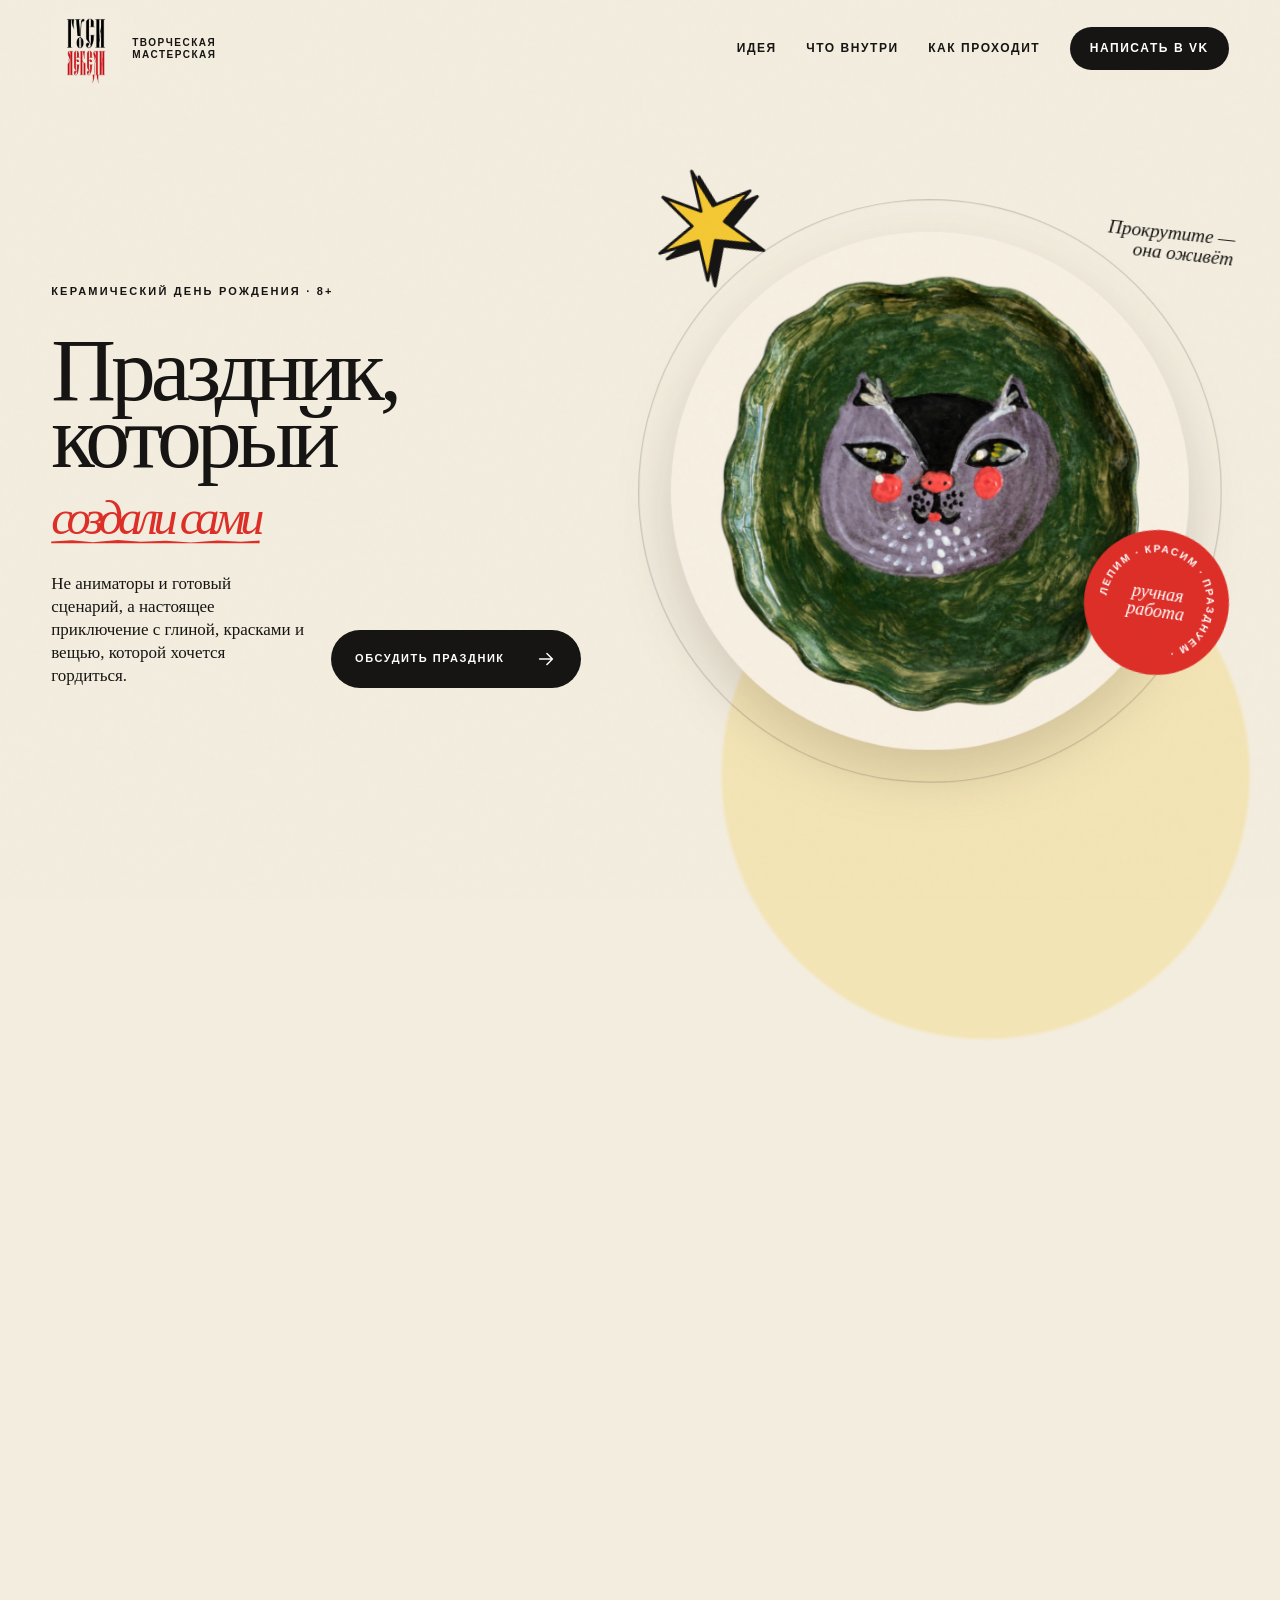
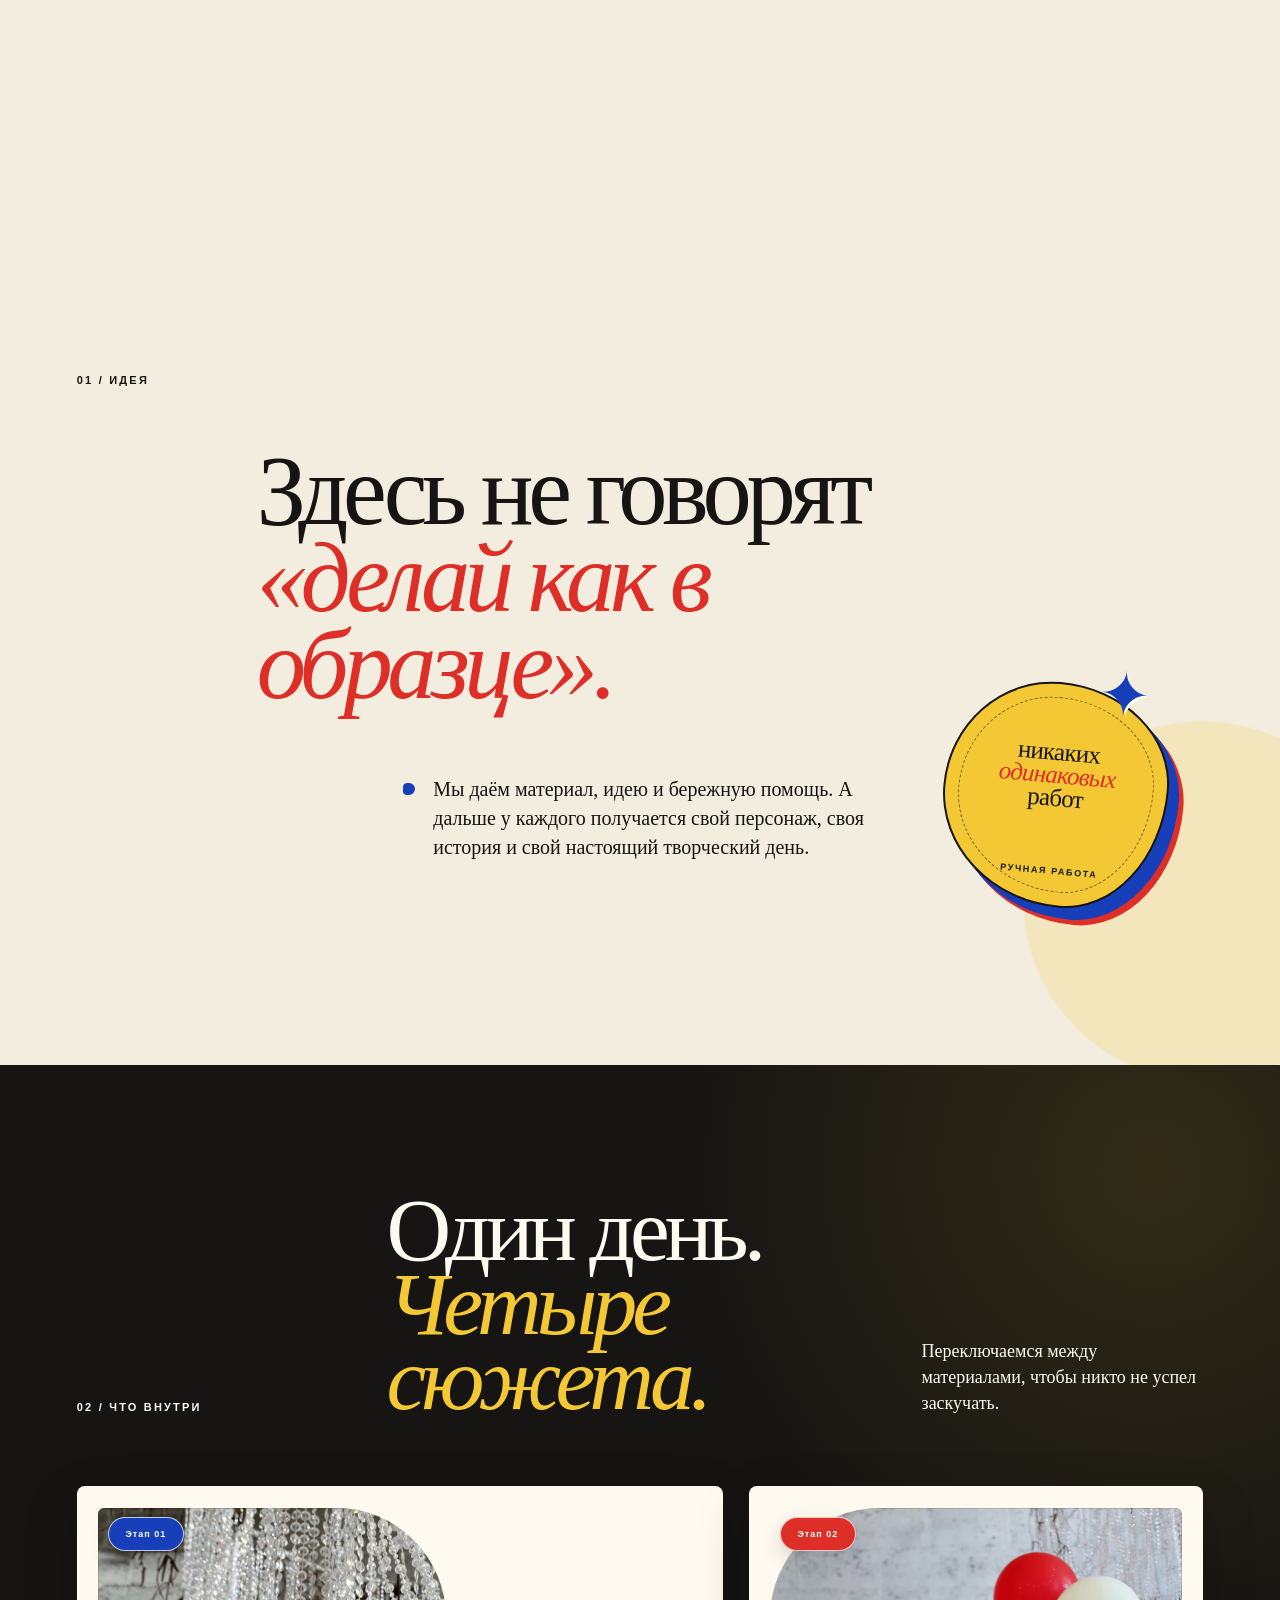
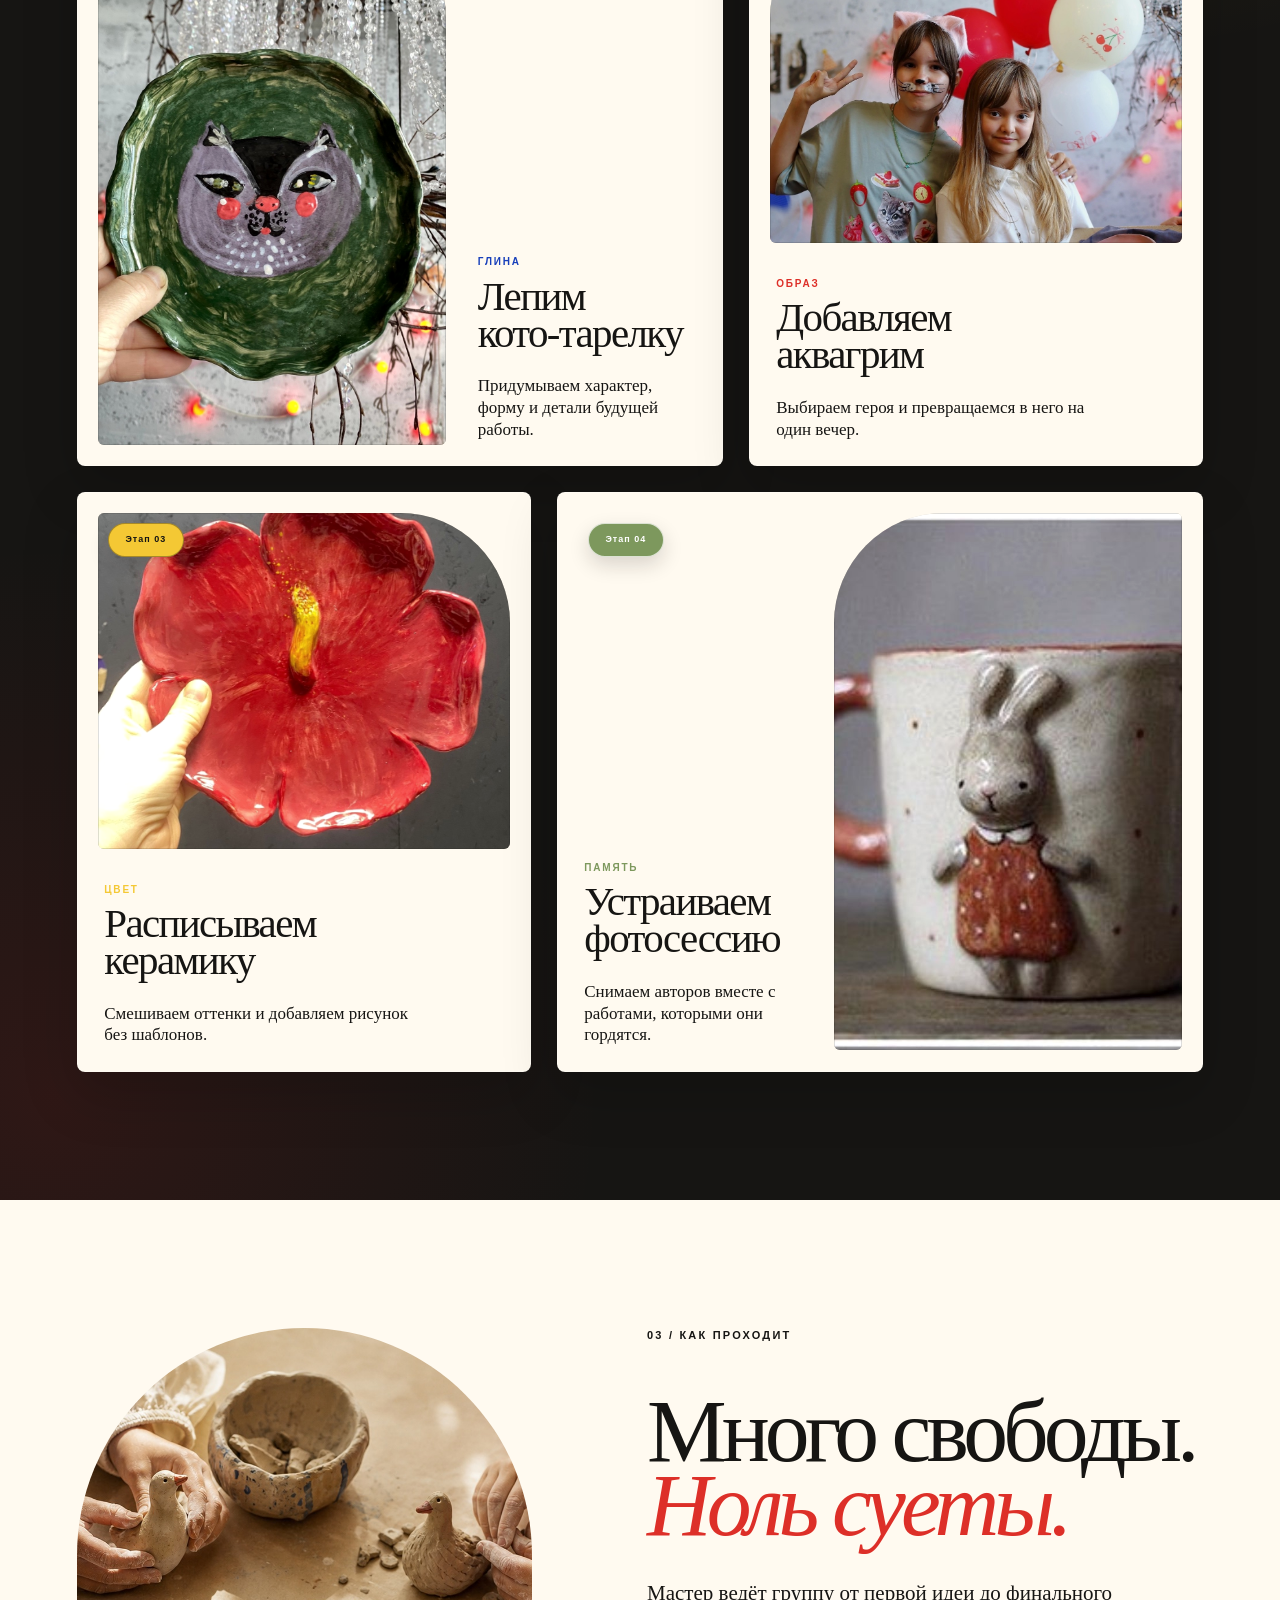
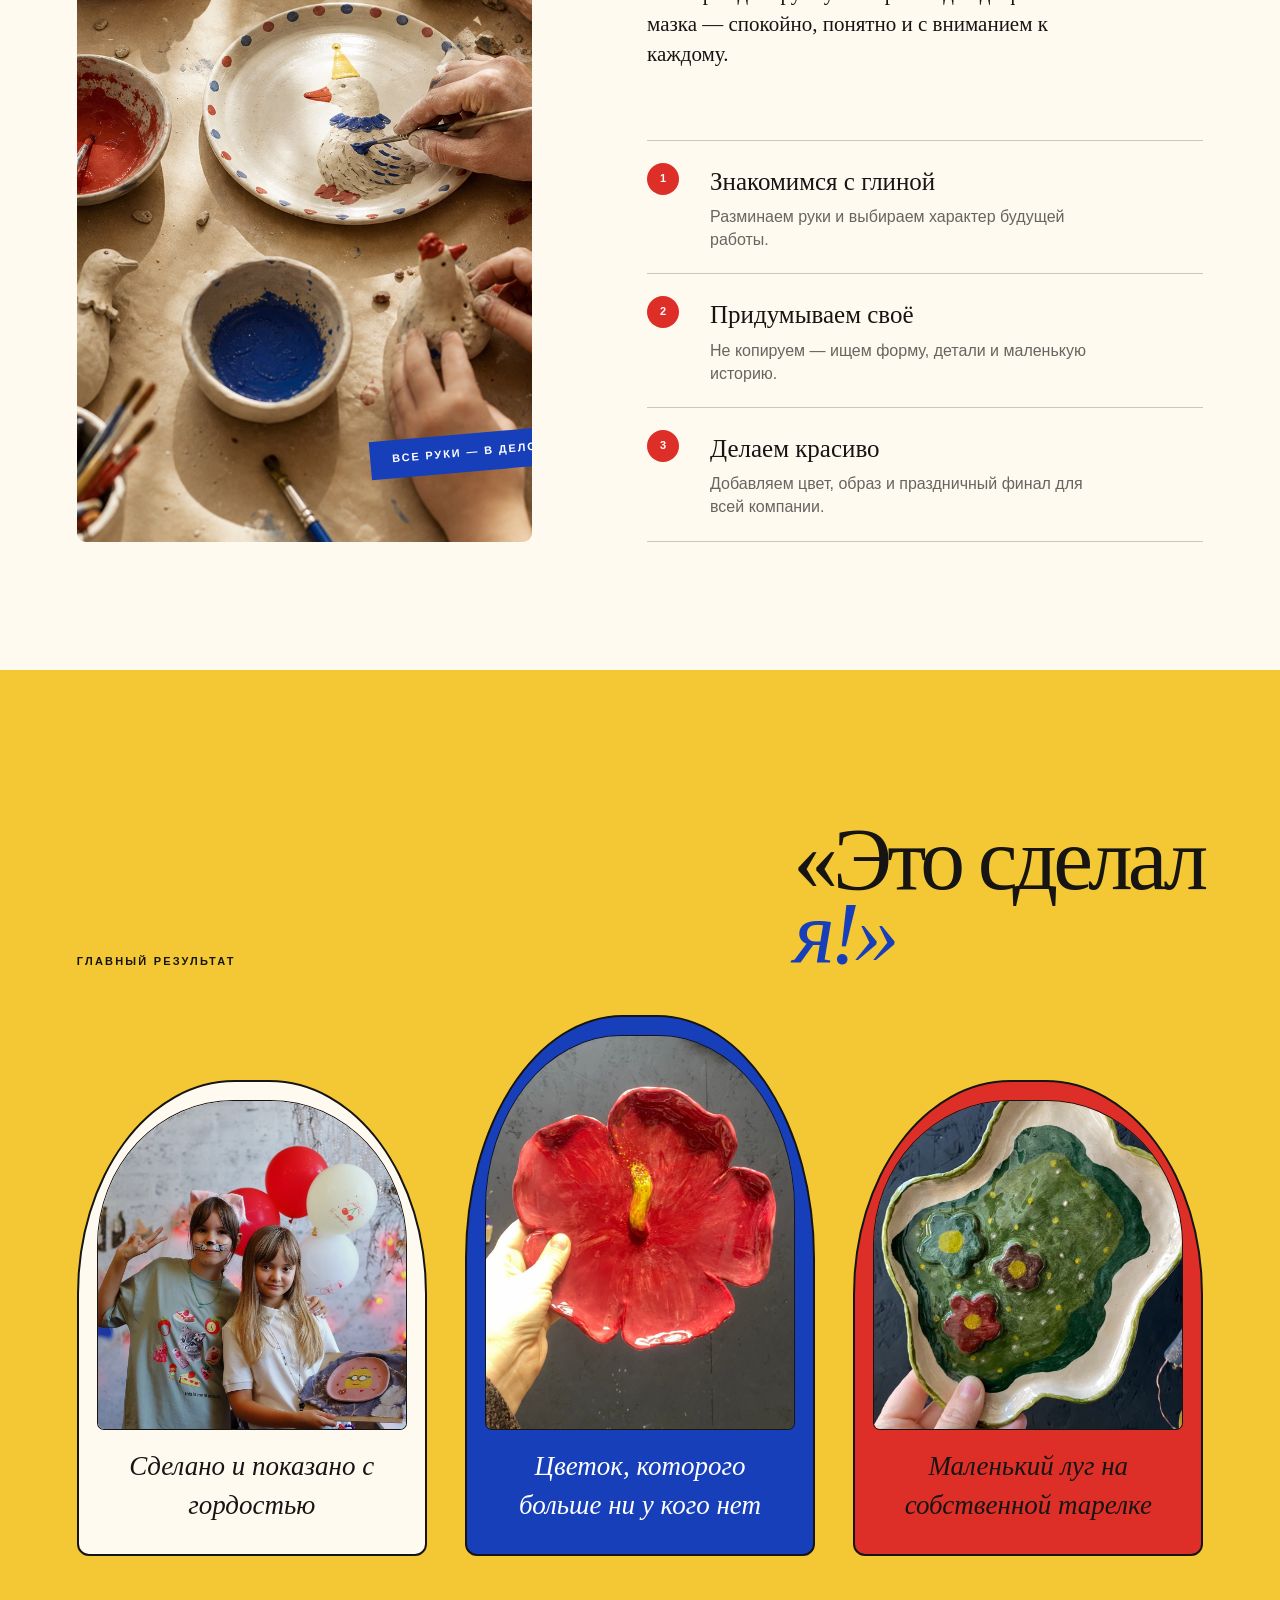
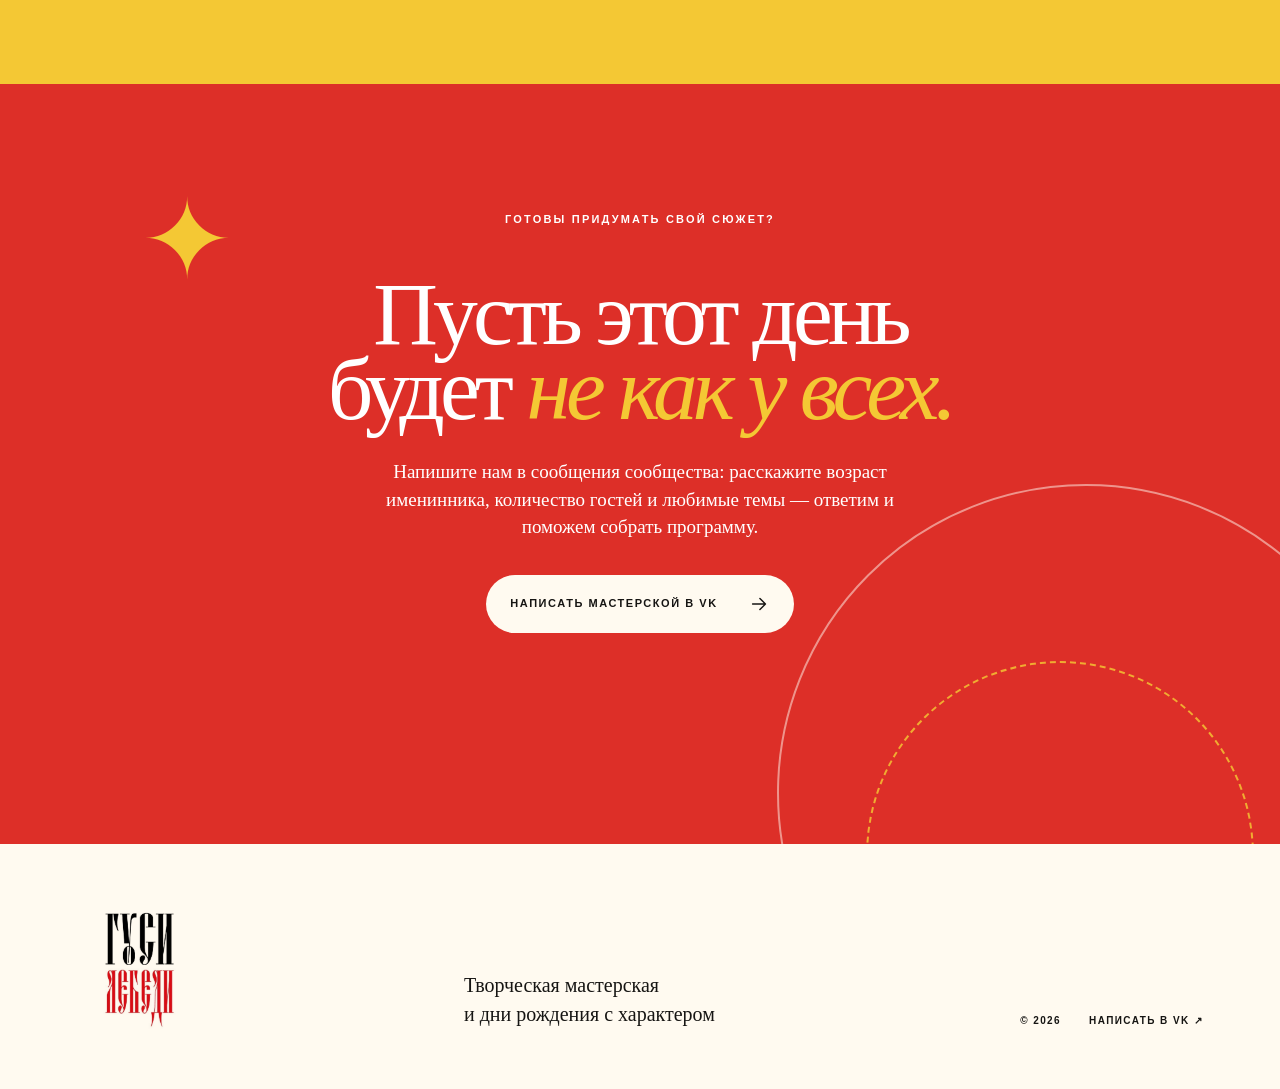
==== index.html @ 8d6f1905 "Publish static workshop site" ====
<!doctype html>
<html lang="ru">
  <head>
    <meta charset="UTF-8" />
    <meta name="viewport" content="width=device-width, initial-scale=1.0" />
    <meta
      name="description"
      content="Творческие дни рождения в гончарной мастерской «Гуси-Лебеди»: лепка, роспись, аквагрим и фотосессия."
    />
    <meta name="theme-color" content="#f3eddf" />
    <title>Гуси-Лебеди — творческие дни рождения</title>
    <link rel="icon" href="assets/gusi-lebedi-logo.png" />
    <link rel="preload" href="assets/hero-cat-plate.jpg" as="image" />
    <link rel="stylesheet" href="styles.css" />
    <script src="script.js?v=3" defer></script>
  </head>
  <body>
    <a class="skip-link" href="#main">К содержанию</a>

    <header class="site-header" data-header>
      <a class="brand" href="#top" aria-label="Гуси-Лебеди — на главную">
        <span class="brand-mark">
          <img src="assets/gusi-lebedi-logo.png" alt="Гуси-Лебеди" />
        </span>
        <span class="brand-caption">творческая<br />мастерская</span>
      </a>

      <button class="menu-toggle" type="button" aria-expanded="false" aria-controls="site-nav">
        <span></span><span></span>
        <span class="sr-only">Открыть меню</span>
      </button>

      <nav class="site-nav" id="site-nav" aria-label="Основная навигация">
        <a href="#idea">Идея</a>
        <a href="#program">Что внутри</a>
        <a href="#process">Как проходит</a>
        <a class="nav-cta" href="https://vk.ru/goncharnaya72" target="_blank" rel="noopener noreferrer">Написать в VK</a>
      </nav>
    </header>

    <main id="main">
      <section class="hero" id="top" aria-labelledby="hero-title" data-scroll-hero>
        <div class="hero-sticky">
          <div class="hero-copy" data-hero-copy>
            <p class="eyebrow reveal">Керамический день рождения · 8+</p>
            <h1 id="hero-title" class="reveal">
              Праздник,<br />
              который<br />
              <em>создали сами</em>
            </h1>
            <div class="hero-bottom reveal">
              <p>
                Не аниматоры и готовый сценарий, а настоящее приключение с глиной,
                красками и вещью, которой хочется гордиться.
              </p>
              <a class="button button-dark" href="https://vk.ru/goncharnaya72" target="_blank" rel="noopener noreferrer">
                <span>Обсудить праздник</span>
                <svg viewBox="0 0 24 24" aria-hidden="true">
                  <path d="M5 12h13M13 6l6 6-6 6" />
                </svg>
              </a>
            </div>
          </div>

          <div class="hero-visual reveal">
            <div class="plate-halo" aria-hidden="true"></div>
            <div class="hero-plate" data-scroll-plate>
              <img
                src="assets/hero-cat-plate.jpg"
                alt="Зелёная керамическая тарелка с нарисованным котом"
                data-image-slot="hero-object"
              />
            </div>
            <div class="scribble scribble-star" aria-hidden="true">
              <svg viewBox="0 0 120 120">
                <path d="M60 4 74 43l40-7-32 25 27 30-40-13-16 38-1-41-41 4 38-20L26 24l35 22Z" />
              </svg>
            </div>
            <div class="clay-stamp" aria-hidden="true">
              <span>ручная<br />работа</span>
              <svg viewBox="0 0 100 100">
                <path id="circlePath" d="M50,50 m-39,0 a39,39 0 1,1 78,0 a39,39 0 1,1 -78,0" />
                <text><textPath href="#circlePath">ЛЕПИМ · КРАСИМ · ПРАЗДНУЕМ · </textPath></text>
              </svg>
            </div>
            <p class="plate-whisper" data-plate-whisper>Прокрутите —<br />она оживёт</p>
          </div>

          <div class="hero-scroll-line" aria-hidden="true">
            <span>каждый поворот — новая история</span>
          </div>

        </div>
      </section>

      <section class="manifesto section" id="idea">
        <div class="section-index reveal">01 / Идея</div>
        <div class="manifesto-copy">
          <p class="manifesto-lead reveal">
            Здесь не говорят<br />
            <span>«делай как в образце».</span>
          </p>
          <div class="manifesto-note reveal">
            <span class="ink-dot" aria-hidden="true"></span>
            <p>
              Мы даём материал, идею и бережную помощь. А дальше у каждого получается
              свой персонаж, своя история и свой настоящий творческий день.
            </p>
          </div>
        </div>
        <div class="freedom-stamp reveal" aria-hidden="true">
          <span class="freedom-star">✦</span>
          <p>никаких<br /><em>одинаковых</em><br />работ</p>
          <span class="freedom-sign">ручная работа</span>
        </div>
      </section>

      <section class="program section" id="program">
        <div class="section-heading reveal">
          <div class="section-index">02 / Что внутри</div>
          <h2>Один день.<br /><em>Четыре сюжета.</em></h2>
          <p>Переключаемся между материалами, чтобы никто не успел заскучать.</p>
        </div>

        <div class="program-list">
          <article class="program-card card-cobalt reveal">
            <div class="program-number">Этап 01</div>
            <div class="program-media">
              <img src="assets/real-cat-plate.jpg" alt="Керамическая тарелка с котом" loading="lazy" data-image-slot="program-clay" />
            </div>
            <div class="program-copy">
              <p>Глина</p>
              <h3>Лепим<br />кото-тарелку</h3>
              <p class="program-description">Придумываем характер, форму и детали будущей работы.</p>
            </div>
          </article>

          <article class="program-card card-red reveal">
            <div class="program-number">Этап 02</div>
            <div class="program-media">
              <img src="assets/real-kids.jpg" alt="Участницы праздника с аквагримом" loading="lazy" data-image-slot="program-face" />
            </div>
            <div class="program-copy">
              <p>Образ</p>
              <h3>Добавляем<br />аквагрим</h3>
              <p class="program-description">Выбираем героя и превращаемся в него на один вечер.</p>
            </div>
          </article>

          <article class="program-card card-yellow reveal">
            <div class="program-number">Этап 03</div>
            <div class="program-media">
              <img src="assets/real-flower-plate.jpg" alt="Красная керамическая тарелка-цветок" loading="lazy" data-image-slot="program-paint" />
            </div>
            <div class="program-copy">
              <p>Цвет</p>
              <h3>Расписываем<br />керамику</h3>
              <p class="program-description">Смешиваем оттенки и добавляем рисунок без шаблонов.</p>
            </div>
          </article>

          <article class="program-card card-ivory reveal">
            <div class="program-number">Этап 04</div>
            <div class="program-media">
              <img src="assets/real-bunny-cup.jpg" alt="Керамическая кружка с зайцем" loading="lazy" data-image-slot="program-photo" />
            </div>
            <div class="program-copy">
              <p>Память</p>
              <h3>Устраиваем<br />фотосессию</h3>
              <p class="program-description">Снимаем авторов вместе с работами, которыми они гордятся.</p>
            </div>
          </article>
        </div>
      </section>

      <section class="process section" id="process">
        <div class="process-photo reveal">
          <img
            src="assets/workshop-hands.jpg"
            alt="Дети и мастер лепят и расписывают керамических птиц за общим столом"
            loading="lazy"
            data-image-slot="process-main"
          />
          <div class="photo-caption">все руки — в дело</div>
        </div>

        <div class="process-copy">
          <div class="section-index reveal">03 / Как проходит</div>
          <h2 class="reveal">Много свободы.<br /><em>Ноль суеты.</em></h2>
          <p class="process-intro reveal">
            Мастер ведёт группу от первой идеи до финального мазка — спокойно, понятно
            и с вниманием к каждому.
          </p>

          <ol class="steps">
            <li class="reveal">
              <span>1</span>
              <div><h3>Знакомимся с глиной</h3><p>Разминаем руки и выбираем характер будущей работы.</p></div>
            </li>
            <li class="reveal">
              <span>2</span>
              <div><h3>Придумываем своё</h3><p>Не копируем — ищем форму, детали и маленькую историю.</p></div>
            </li>
            <li class="reveal">
              <span>3</span>
              <div><h3>Делаем красиво</h3><p>Добавляем цвет, образ и праздничный финал для всей компании.</p></div>
            </li>
          </ol>
        </div>
      </section>

      <section class="results section" aria-labelledby="results-title">
        <div class="results-heading reveal">
          <p class="eyebrow">Главный результат</p>
          <h2 id="results-title">«Это сделал<br /><em>я!»</em></h2>
        </div>
        <div class="result-objects">
          <article class="object-card object-cat reveal">
            <img src="assets/real-kids.jpg" alt="Дети показывают сделанную керамическую тарелку" loading="lazy" data-image-slot="result-one" />
            <p>Сделано и показано с гордостью</p>
          </article>
          <article class="object-card object-goose reveal">
            <img src="assets/real-flower-plate.jpg" alt="Красная керамическая тарелка в форме цветка" loading="lazy" data-image-slot="result-two" />
            <p>Цветок, которого больше ни у кого нет</p>
          </article>
          <article class="object-card object-plate reveal">
            <img src="assets/real-meadow-plate.jpg" alt="Керамическая тарелка с цветочным лугом" loading="lazy" data-image-slot="result-three" />
            <p>Маленький луг на собственной тарелке</p>
          </article>
        </div>
      </section>

      <section class="cta section" id="contact">
        <div class="cta-star" aria-hidden="true">✦</div>
        <p class="eyebrow reveal">Готовы придумать свой сюжет?</p>
        <h2 class="reveal">Пусть этот день<br />будет <em>не как у всех.</em></h2>
        <p class="cta-note reveal">
          Напишите нам в сообщения сообщества: расскажите возраст именинника,
          количество гостей и любимые темы — ответим и поможем собрать программу.
        </p>
        <a class="button button-light reveal" href="https://vk.ru/goncharnaya72" target="_blank" rel="noopener noreferrer">
          <span>Написать мастерской в VK</span>
          <svg viewBox="0 0 24 24" aria-hidden="true"><path d="M5 12h13M13 6l6 6-6 6" /></svg>
        </a>
      </section>
    </main>

    <footer class="site-footer">
      <a class="footer-brand" href="#top">
        <img src="assets/gusi-lebedi-logo.png" alt="Гуси-Лебеди" />
      </a>
      <p>Творческая мастерская<br />и дни рождения с характером</p>
      <div class="footer-meta">
        <span>© 2026</span>
        <a class="text-button" href="https://vk.ru/goncharnaya72" target="_blank" rel="noopener noreferrer">Написать в VK ↗</a>
      </div>
    </footer>
  </body>
</html>
---- styles.css ----
:root {
  --paper: #f3eddf;
  --paper-light: #fffaf0;
  --ink: #161513;
  --red: #dd2f28;
  --blue: #173fba;
  --yellow: #f4c834;
  --line: rgba(22, 21, 19, 0.22);
  --serif: "Iowan Old Style", "Baskerville", "Times New Roman", serif;
  --sans: "Arial Narrow", "Avenir Next Condensed", "Helvetica Neue", sans-serif;
}

* {
  box-sizing: border-box;
}

html {
  scroll-behavior: smooth;
  overflow-x: clip;
}

body {
  margin: 0;
  overflow-x: clip;
  color: var(--ink);
  background: var(--paper);
  font-family: var(--sans);
  font-size: 16px;
  line-height: 1.45;
}

body::before {
  position: fixed;
  inset: 0;
  z-index: 20;
  pointer-events: none;
  opacity: 0.14;
  content: "";
  background-image: url("data:image/svg+xml,%3Csvg viewBox='0 0 180 180' xmlns='http://www.w3.org/2000/svg'%3E%3Cfilter id='n'%3E%3CfeTurbulence type='fractalNoise' baseFrequency='.92' numOctaves='3' stitchTiles='stitch'/%3E%3C/filter%3E%3Crect width='100%25' height='100%25' filter='url(%23n)' opacity='.16'/%3E%3C/svg%3E");
  mix-blend-mode: multiply;
}

button,
input,
textarea {
  font: inherit;
}

button,
a {
  -webkit-tap-highlight-color: transparent;
}

a {
  color: inherit;
  text-decoration: none;
}

img,
svg {
  display: block;
  max-width: 100%;
}

button {
  color: inherit;
}

.sr-only {
  position: absolute;
  width: 1px;
  height: 1px;
  padding: 0;
  margin: -1px;
  overflow: hidden;
  clip: rect(0, 0, 0, 0);
  white-space: nowrap;
  border: 0;
}

.skip-link {
  position: fixed;
  top: 12px;
  left: 12px;
  z-index: 100;
  padding: 12px 18px;
  color: white;
  background: var(--ink);
  transform: translateY(-160%);
}

.skip-link:focus {
  transform: translateY(0);
}

.site-header {
  position: fixed;
  top: 0;
  left: 0;
  z-index: 50;
  display: flex;
  width: 100%;
  height: 98px;
  align-items: center;
  justify-content: space-between;
  padding: 10px clamp(22px, 4vw, 70px);
  border-bottom: 1px solid transparent;
  transition: height 0.35s ease, background 0.35s ease, border-color 0.35s ease;
}

.site-header.is-scrolled {
  height: 78px;
  border-color: var(--line);
  background: rgba(243, 237, 223, 0.93);
  -webkit-backdrop-filter: blur(14px);
  backdrop-filter: blur(14px);
}

.brand {
  display: inline-flex;
  align-items: center;
  gap: 11px;
}

.brand-mark {
  display: grid;
  width: 70px;
  height: 70px;
  overflow: hidden;
  place-items: center;
  background: var(--paper);
}

.brand-mark img {
  width: 100%;
  height: 100%;
  object-fit: cover;
  mix-blend-mode: multiply;
}

.brand-caption {
  font-size: 10px;
  font-weight: 700;
  line-height: 1.15;
  text-transform: uppercase;
  letter-spacing: 0.15em;
}

.site-nav {
  display: flex;
  align-items: center;
  gap: clamp(20px, 2.3vw, 42px);
  font-size: 12px;
  font-weight: 700;
  text-transform: uppercase;
  letter-spacing: 0.13em;
}

.site-nav a:not(.nav-cta) {
  position: relative;
  padding: 10px 0;
}

.site-nav a:not(.nav-cta)::after {
  position: absolute;
  right: 0;
  bottom: 5px;
  left: 0;
  height: 1px;
  content: "";
  background: currentColor;
  transform: scaleX(0);
  transform-origin: right;
  transition: transform 0.25s ease;
}

.site-nav a:not(.nav-cta):hover::after,
.site-nav a:not(.nav-cta):focus-visible::after {
  transform: scaleX(1);
  transform-origin: left;
}

.nav-cta,
.text-button {
  padding: 0;
  border: 0;
  cursor: pointer;
  background: none;
}

.nav-cta {
  padding: 13px 20px;
  color: white;
  border-radius: 100px;
  background: var(--ink);
  transition: background 0.25s ease, transform 0.25s ease;
}

.nav-cta:hover {
  background: var(--red);
  transform: translateY(-2px);
}

.menu-toggle {
  display: none;
}

.hero {
  position: relative;
  height: 205svh;
  background:
    radial-gradient(circle at 77% 42%, rgba(244, 200, 52, 0.24) 0 18%, transparent 18.3%),
    var(--paper);
}

.hero-sticky {
  position: sticky;
  top: 0;
  display: grid;
  width: 100%;
  height: 100svh;
  overflow: hidden;
  grid-template-columns: minmax(0, 0.94fr) minmax(420px, 1.06fr);
  padding: 138px clamp(22px, 4vw, 70px) 56px;
  gap: clamp(28px, 4vw, 70px);
}

.hero-copy {
  display: flex;
  min-width: 0;
  flex-direction: column;
  justify-content: center;
  padding: 30px 0 40px;
}

.eyebrow,
.section-index {
  margin: 0;
  font-size: 11px;
  font-weight: 800;
  text-transform: uppercase;
  letter-spacing: 0.2em;
}

.hero h1,
.section h2 {
  margin: 0;
  font-family: var(--serif);
  font-weight: 400;
  letter-spacing: -0.055em;
}

.hero h1 {
  margin: clamp(24px, 4vh, 44px) 0;
  font-size: clamp(62px, 7vw, 126px);
  line-height: 0.75;
}

.hero h1 em {
  position: relative;
  display: inline-block;
  color: var(--red);
  font-size: 0.54em;
  font-weight: 400;
  white-space: nowrap;
}

.hero h1 em::after {
  position: absolute;
  right: 0;
  bottom: -8px;
  left: 0;
  height: 6px;
  content: "";
  background: var(--red);
  clip-path: polygon(0 52%, 10% 29%, 20% 61%, 32% 25%, 43% 55%, 55% 38%, 67% 68%, 80% 32%, 91% 56%, 100% 34%, 100% 78%, 0 78%);
}

.hero-bottom {
  display: grid;
  max-width: 600px;
  grid-template-columns: minmax(180px, 1fr) auto;
  align-items: end;
  gap: 26px;
}

.hero-bottom p {
  max-width: 330px;
  margin: 0;
  font-family: var(--serif);
  font-size: clamp(17px, 1.3vw, 21px);
  line-height: 1.35;
}

.button {
  display: inline-flex;
  min-height: 58px;
  align-items: center;
  justify-content: center;
  gap: 30px;
  padding: 15px 23px;
  border: 1px solid transparent;
  border-radius: 100px;
  cursor: pointer;
  font-size: 11px;
  font-weight: 800;
  text-transform: uppercase;
  letter-spacing: 0.14em;
  transition: transform 0.25s ease, background 0.25s ease, color 0.25s ease;
}

.button svg {
  width: 22px;
  fill: none;
  stroke: currentColor;
  stroke-linecap: round;
  stroke-linejoin: round;
  stroke-width: 1.6;
  transition: transform 0.25s ease;
}

.button:hover,
.button:focus-visible {
  transform: translateY(-3px);
}

.button:hover svg {
  transform: translateX(4px);
}

.button-dark {
  color: white;
  background: var(--ink);
}

.button-dark:hover {
  background: var(--red);
}

.hero-visual {
  position: relative;
  min-height: 610px;
}

.plate-halo {
  position: absolute;
  top: 50%;
  left: 50%;
  width: min(40vw, 620px);
  aspect-ratio: 1;
  border: 1px solid rgba(22, 21, 19, 0.18);
  border-radius: 50%;
  transform: translate(-50%, -50%) scale(1.14);
  transform-origin: center;
  will-change: transform, opacity;
}

.plate-halo::before,
.plate-halo::after {
  position: absolute;
  inset: 8%;
  content: "";
  border: 1px dashed rgba(22, 21, 19, 0.24);
  border-radius: 50%;
}

.plate-halo::after {
  inset: 29%;
  border-style: solid;
}

.hero-plate {
  position: absolute;
  top: 50%;
  left: 50%;
  width: min(45vw, 700px);
  aspect-ratio: 1;
  border-radius: 50%;
  filter: drop-shadow(0 28px 30px rgba(62, 47, 29, 0.18));
  transform: translate(-50%, -50%) rotate(0deg) scale(0.9);
  transform-origin: center;
  will-change: transform;
}

.hero-plate img {
  width: 100%;
  height: 100%;
  border-radius: 50%;
  object-fit: cover;
  mix-blend-mode: multiply;
}

.scribble-star {
  position: absolute;
  top: 4%;
  left: 2%;
  width: 118px;
  color: var(--yellow);
  filter: drop-shadow(6px 7px 0 var(--ink));
  transform: rotate(-12deg);
  animation: star-wiggle 3.6s ease-in-out infinite;
}

.scribble-star svg {
  fill: currentColor;
  stroke: var(--ink);
  stroke-linejoin: round;
  stroke-width: 3;
}

.clay-stamp {
  position: absolute;
  right: 0;
  bottom: 24%;
  display: grid;
  width: 145px;
  height: 145px;
  place-items: center;
  color: white;
  border-radius: 50%;
  background: var(--red);
  transform: rotate(8deg);
  transition: opacity 0.35s ease, transform 0.45s cubic-bezier(0.22, 1, 0.36, 1);
}

.plate-whisper {
  position: absolute;
  top: 12%;
  right: -6px;
  margin: 0;
  font-family: var(--serif);
  font-size: clamp(16px, 1.5vw, 23px);
  font-style: italic;
  line-height: 1.05;
  text-align: right;
  transform: rotate(6deg);
  transition: opacity 0.2s ease;
}

.hero-scroll-line {
  position: absolute;
  right: clamp(22px, 4vw, 70px);
  bottom: 28px;
  display: flex;
  width: min(42vw, 590px);
  align-items: center;
  gap: 18px;
  opacity: 0;
  font-size: 10px;
  font-weight: 800;
  text-transform: uppercase;
  letter-spacing: 0.18em;
  transform: translateY(12px);
  transition: opacity 0.2s ease, transform 0.2s ease;
}

.hero-scroll-line::before {
  width: 0;
  height: 1px;
  content: "";
  background: var(--ink);
  transition: width 0.2s ease;
}

.hero-scroll-line.is-active {
  opacity: 1;
  transform: translateY(0);
}

.hero-scroll-line.is-active::before {
  width: 90px;
}

.hero-scroll-line span {
  transition: letter-spacing 0.35s ease;
}

.hero-scroll-line.is-settled span {
  letter-spacing: 0.23em;
}

.clay-stamp span {
  position: absolute;
  z-index: 1;
  font-family: var(--serif);
  font-size: 18px;
  font-style: italic;
  line-height: 0.95;
  text-align: center;
}

.clay-stamp svg {
  width: 129px;
  height: 129px;
  animation: slow-spin 18s linear infinite;
}

.clay-stamp path {
  fill: none;
}

.clay-stamp text {
  fill: white;
  font-family: var(--sans);
  font-size: 8px;
  font-weight: 700;
  letter-spacing: 1.4px;
}

.section {
  position: relative;
  padding: clamp(90px, 10vw, 170px) clamp(22px, 6vw, 100px);
}

.manifesto {
  display: grid;
  min-height: 820px;
  grid-template-columns: 150px minmax(0, 1fr) 260px;
  align-items: center;
  gap: 30px;
  overflow: hidden;
  background:
    radial-gradient(circle at 94% 80%, rgba(244, 200, 52, 0.2) 0 13%, transparent 13.2%),
    var(--paper);
}

.manifesto > .section-index {
  align-self: start;
}

.manifesto-lead {
  margin: 0;
  font-family: var(--serif);
  font-size: clamp(56px, 7.7vw, 132px);
  line-height: 0.88;
  letter-spacing: -0.055em;
}

.manifesto-lead span {
  color: var(--red);
  font-style: italic;
}

.manifesto-note {
  display: flex;
  max-width: 510px;
  align-items: flex-start;
  gap: 18px;
  margin-top: 66px;
  margin-left: auto;
}

.manifesto-note p {
  margin: 0;
  font-family: var(--serif);
  font-size: 20px;
}

.ink-dot {
  width: 12px;
  height: 12px;
  flex: 0 0 auto;
  margin-top: 8px;
  border-radius: 42% 58% 62% 38%;
  background: var(--blue);
}

.freedom-stamp {
  position: relative;
  display: grid;
  width: 225px;
  aspect-ratio: 1;
  align-self: end;
  place-items: center;
  margin-bottom: 30px;
  padding: 38px 24px 27px;
  border: 2px solid var(--ink);
  border-radius: 48% 52% 44% 56% / 50% 44% 56% 50%;
  background: var(--yellow);
  box-shadow: 11px 11px 0 var(--blue), 16px 16px 0 var(--red);
  text-align: center;
  transform: rotate(5deg);
}

.freedom-stamp::before {
  position: absolute;
  inset: 13px;
  pointer-events: none;
  content: "";
  border: 1px dashed rgba(22, 21, 19, 0.6);
  border-radius: inherit;
}

.freedom-stamp p {
  position: relative;
  z-index: 1;
  margin: 0;
  font-family: var(--serif);
  font-size: 25px;
  line-height: 0.92;
  letter-spacing: -0.03em;
}

.freedom-stamp p em {
  color: var(--red);
  font-weight: 400;
}

.freedom-star {
  position: absolute;
  top: -25px;
  right: 24px;
  z-index: 2;
  color: var(--blue);
  font-size: 62px;
  line-height: 1;
  text-shadow: 2px 2px 0 var(--paper-light);
}

.freedom-sign {
  position: relative;
  z-index: 1;
  align-self: end;
  font-size: 9px;
  font-weight: 800;
  text-transform: uppercase;
  letter-spacing: 0.18em;
}

.program {
  color: var(--paper-light);
  background:
    radial-gradient(circle at 90% 6%, rgba(244, 200, 52, 0.12), transparent 24%),
    radial-gradient(circle at 4% 94%, rgba(227, 43, 41, 0.12), transparent 27%),
    var(--ink);
}

.program .section-heading h2 em { color: var(--yellow); }

.section-heading {
  display: grid;
  grid-template-columns: 1fr minmax(460px, 1.8fr) 1fr;
  align-items: end;
  gap: 28px;
  margin-bottom: 70px;
}

.section-heading h2,
.process h2,
.results h2,
.cta h2 {
  font-size: clamp(58px, 7vw, 116px);
  line-height: 0.83;
}

.section-heading h2 em,
.process h2 em,
.results h2 em,
.cta h2 em {
  color: var(--red);
  font-weight: 400;
}

.section-heading > p {
  max-width: 280px;
  margin: 0;
  font-family: var(--serif);
  font-size: 18px;
}

.program-list {
  display: grid;
  grid-template-columns: repeat(12, minmax(0, 1fr));
  gap: clamp(18px, 2vw, 32px);
}

.program-card {
  --accent: var(--blue);
  position: relative;
  display: grid;
  min-height: 540px;
  grid-column: span 5;
  grid-template-rows: minmax(300px, 1fr) auto;
  gap: clamp(24px, 2vw, 38px);
  padding: clamp(16px, 1.6vw, 26px);
  overflow: hidden;
  color: var(--ink);
  border: 1px solid rgba(255, 255, 255, 0.18);
  border-radius: 8px;
  background: var(--paper-light);
  box-shadow: 0 22px 55px rgba(0, 0, 0, 0.18);
  transition: transform 0.45s cubic-bezier(0.22, 1, 0.36, 1), box-shadow 0.45s ease;
}

.program-card:hover {
  z-index: 2;
  box-shadow: 0 34px 70px rgba(0, 0, 0, 0.28);
  transform: translateY(-8px);
}

.program-card:nth-child(1),
.program-card:nth-child(4) {
  min-height: 580px;
  grid-column: span 7;
  grid-template-columns: minmax(0, 1.45fr) minmax(230px, 0.78fr);
  grid-template-rows: 1fr;
  align-items: stretch;
}

.program-card:nth-child(4) {
  grid-template-columns: minmax(230px, 0.78fr) minmax(0, 1.45fr);
}

.program-card:nth-child(4) .program-media { order: 2; }

.card-cobalt { --accent: var(--blue); }
.card-red { --accent: var(--red); }
.card-yellow { --accent: var(--yellow); }
.card-ivory { --accent: #7d985d; }

.program-number {
  position: absolute;
  z-index: 3;
  top: 30px;
  left: 30px;
  display: grid;
  min-width: 76px;
  height: 34px;
  padding: 0 13px;
  place-items: center;
  color: white;
  border: 1px solid rgba(255, 255, 255, 0.72);
  border-radius: 100px;
  background: var(--accent);
  font-size: 9px;
  font-weight: 800;
  letter-spacing: 0.11em;
  box-shadow: 0 8px 20px rgba(22, 21, 19, 0.16);
}

.card-yellow .program-number {
  color: var(--ink);
  border-color: rgba(22, 21, 19, 0.35);
}

.program-media {
  position: relative;
  min-height: 0;
  overflow: hidden;
  border-radius: 6px 110px 6px 6px;
  background: #d8d0c0;
}

.program-card:nth-child(2) .program-media,
.program-card:nth-child(4) .program-media { border-radius: 110px 6px 6px 6px; }

.program-media img {
  position: absolute;
  inset: 0;
  display: block;
  width: 100%;
  height: 100%;
  object-fit: cover;
  filter: saturate(0.92) contrast(1.03);
  transition: transform 0.7s cubic-bezier(0.22, 1, 0.36, 1), filter 0.7s ease;
}

.program-card:hover .program-media img {
  filter: saturate(1.02) contrast(1.03);
  transform: scale(1.035);
}

.program-card:nth-child(1) .program-media img { object-position: 50% 48%; }
.program-card:nth-child(2) .program-media img { object-position: 50% 27%; }
.program-card:nth-child(3) .program-media img { object-position: 50% 48%; }
.program-card:nth-child(4) .program-media img { object-position: 50% 50%; }

.program-media::after {
  position: absolute;
  inset: 0;
  content: "";
  pointer-events: none;
  box-shadow: inset 0 0 0 1px rgba(22, 21, 19, 0.14);
}

.program-copy {
  position: relative;
  display: flex;
  flex-direction: column;
  justify-content: flex-end;
  padding: 8px 6px 4px;
}

.program-card p {
  margin: 0 0 8px;
  font-size: 10px;
  font-weight: 800;
  text-transform: uppercase;
  letter-spacing: 0.18em;
}

.program-card .program-copy > p:first-child { color: var(--accent); }

.program-card h3 {
  margin: 0;
  font-family: var(--serif);
  font-size: clamp(38px, 3.2vw, 58px);
  font-weight: 400;
  line-height: 0.9;
  letter-spacing: -0.04em;
}

.program-card .program-description {
  max-width: 330px;
  margin: 24px 0 0;
  font-family: var(--serif);
  font-size: 17px;
  font-weight: 400;
  line-height: 1.28;
  text-transform: none;
  letter-spacing: 0;
}

.process {
  display: grid;
  grid-template-columns: minmax(360px, 0.9fr) minmax(420px, 1.1fr);
  gap: clamp(60px, 9vw, 150px);
  background: var(--paper-light);
}

.process-photo {
  position: relative;
  min-height: 780px;
  overflow: hidden;
  border-radius: 300px 300px 12px 12px;
}

.process-photo img {
  width: 100%;
  height: 100%;
  object-fit: cover;
}

.photo-caption {
  position: absolute;
  right: -28px;
  bottom: 70px;
  padding: 11px 22px;
  color: white;
  background: var(--blue);
  font-size: 11px;
  font-weight: 800;
  text-transform: uppercase;
  letter-spacing: 0.17em;
  transform: rotate(-5deg);
}

.process-copy {
  align-self: center;
}

.process h2 {
  margin: 50px 0 36px;
}

.process-intro {
  max-width: 480px;
  margin: 0;
  font-family: var(--serif);
  font-size: 21px;
}

.steps {
  margin: 70px 0 0;
  padding: 0;
  list-style: none;
}

.steps li {
  display: grid;
  grid-template-columns: 45px 1fr;
  gap: 18px;
  padding: 22px 0;
  border-top: 1px solid var(--line);
  transition: border-color 0.3s ease, transform 0.3s cubic-bezier(0.22, 1, 0.36, 1);
}

.steps li:last-child {
  border-bottom: 1px solid var(--line);
}

.steps li > span {
  display: grid;
  width: 32px;
  height: 32px;
  place-items: center;
  color: white;
  border-radius: 50%;
  background: var(--red);
  font-size: 11px;
  font-weight: 800;
  transition: background 0.3s ease, transform 0.3s cubic-bezier(0.22, 1, 0.36, 1);
}

@media (hover: hover) {
  .steps li:hover {
    border-color: rgba(22, 21, 19, 0.55);
    transform: translateX(7px);
  }

  .steps li:hover > span {
    background: var(--blue);
    transform: rotate(-7deg) scale(1.06);
  }
}

.steps h3 {
  margin: 1px 0 5px;
  font-family: var(--serif);
  font-size: 25px;
  font-weight: 400;
}

.steps p {
  max-width: 410px;
  margin: 0;
  color: rgba(22, 21, 19, 0.65);
}

.results {
  overflow: hidden;
  background: var(--yellow);
}

.results-heading {
  display: flex;
  align-items: end;
  justify-content: space-between;
}

.results h2 {
  margin-top: 24px;
}

.results h2 em {
  color: var(--blue);
}

.result-objects {
  display: grid;
  grid-template-columns: 1fr 1fr 1fr;
  align-items: end;
  gap: clamp(18px, 3vw, 50px);
  margin-top: 45px;
}

.object-card {
  position: relative;
  min-height: 400px;
  padding: 18px 18px 28px;
  overflow: hidden;
  border: 2px solid var(--ink);
  border-radius: 45% 45% 12px 12px;
  background: var(--paper-light);
  transition: box-shadow 0.35s ease, transform 0.35s cubic-bezier(0.22, 1, 0.36, 1);
}

.object-card:nth-child(2) {
  min-height: 470px;
  color: white;
  background: var(--blue);
  transform: rotate(3deg);
}

.object-card:nth-child(3) {
  background: var(--red);
  transform: rotate(-3deg);
}

.result-objects .object-card:hover { transform: translateY(-15px) rotate(-2deg); }
.result-objects .object-card:nth-child(2):hover { transform: translateY(-15px) rotate(1deg); }
.result-objects .object-card:nth-child(3):hover { transform: translateY(-15px) rotate(-1deg); }

.result-objects .object-card:hover {
  box-shadow: 0 24px 46px rgba(22, 21, 19, 0.2);
}

.object-card img {
  width: 100%;
  height: 330px;
  border: 1px solid var(--ink);
  border-radius: 44% 44% 7px 7px;
  object-fit: cover;
}

.object-card:nth-child(1) img { object-position: 50% 34%; }
.object-card:nth-child(2) img { height: 395px; object-position: 50% 45%; }
.object-card:nth-child(3) img { object-position: 50% 50%; }

.object-card:nth-child(2) img,
.object-card:nth-child(3) img {
  border-color: var(--ink);
}

.object-card p {
  margin: 17px 10px 0;
  font-family: var(--serif);
  font-size: 27px;
  font-style: italic;
  text-align: center;
}

.cta {
  min-height: 760px;
  overflow: hidden;
  color: white;
  text-align: center;
  background: var(--red);
}

.cta::before,
.cta::after {
  position: absolute;
  right: -9%;
  bottom: -34%;
  width: min(48vw, 650px);
  aspect-ratio: 1;
  pointer-events: none;
  content: "";
  border: 2px solid rgba(255, 250, 240, 0.5);
  border-radius: 50%;
}

.cta::after {
  right: 2%;
  bottom: -27%;
  width: min(30vw, 410px);
  border-color: rgba(244, 200, 52, 0.82);
  border-style: dashed;
}

.cta h2 {
  position: relative;
  z-index: 2;
  max-width: 1000px;
  margin: 50px auto 32px;
}

.cta h2 em {
  color: var(--yellow);
}

.cta-note {
  position: relative;
  z-index: 2;
  max-width: 530px;
  margin: 0 auto 34px;
  font-family: var(--serif);
  font-size: 19px;
}

.button-light {
  position: relative;
  z-index: 2;
  color: var(--ink);
  background: var(--paper-light);
}

.button-light:hover {
  background: var(--yellow);
}

.cta-star {
  position: absolute;
  top: 10%;
  left: 11%;
  color: var(--yellow);
  font-size: 110px;
  animation: star-wiggle 4s ease-in-out infinite;
}

.site-footer {
  display: grid;
  grid-template-columns: 1fr 1fr 1fr;
  align-items: end;
  padding: 60px clamp(22px, 6vw, 100px);
  background: var(--paper-light);
  gap: 35px;
}

.footer-brand {
  width: 125px;
  height: 125px;
  overflow: hidden;
  background: var(--paper-light);
}

.footer-brand img {
  width: 100%;
  height: 100%;
  object-fit: cover;
  mix-blend-mode: multiply;
}

.site-footer > p {
  margin: 0;
  font-family: var(--serif);
  font-size: 20px;
}

.footer-meta {
  display: flex;
  justify-content: flex-end;
  gap: 28px;
  font-size: 10px;
  font-weight: 800;
  text-transform: uppercase;
  letter-spacing: 0.14em;
}

.text-button {
  font-size: inherit;
  font-weight: inherit;
  text-transform: inherit;
  letter-spacing: inherit;
}

.reveal {
  opacity: 0;
  transform: translateY(28px);
  transition: opacity 0.8s ease, transform 0.8s cubic-bezier(0.22, 1, 0.36, 1);
}

.reveal.is-visible {
  opacity: 1;
  transform: translateY(0);
}

.freedom-stamp.reveal {
  transform: translateY(28px) rotate(5deg);
}

.freedom-stamp.reveal.is-visible {
  transform: rotate(5deg);
}

@media (hover: hover) {
  .freedom-stamp.reveal.is-visible:hover {
    transform: translateY(-6px) rotate(2deg);
  }
}

@keyframes slow-spin { to { transform: rotate(360deg); } }
@keyframes star-wiggle { 0%, 100% { transform: rotate(-12deg) scale(1); } 50% { transform: rotate(-4deg) scale(1.06); } }

@media (max-width: 1100px) {
  .hero-sticky {
    grid-template-columns: minmax(0, 0.82fr) minmax(400px, 1.18fr);
  }

  .hero h1 {
    font-size: clamp(62px, 8vw, 96px);
  }

  .hero-bottom {
    grid-template-columns: 1fr;
    align-items: start;
  }

  .hero-bottom .button {
    justify-self: start;
  }

  .manifesto {
    grid-template-columns: 110px minmax(0, 1fr);
  }

  .freedom-stamp {
    display: none;
  }

  .section-heading {
    grid-template-columns: 120px 1fr;
  }

  .section-heading > p {
    grid-column: 2;
  }

  .program-list {
    grid-template-columns: repeat(2, minmax(0, 1fr));
  }

  .program-card,
  .program-card:nth-child(1),
  .program-card:nth-child(4) {
    min-height: 560px;
    grid-column: span 1;
    grid-template-columns: 1fr;
    grid-template-rows: minmax(330px, 1fr) auto;
  }

  .program-card:nth-child(4) .program-media {
    order: 0;
  }

  .process {
    gap: 50px;
  }

  .process-photo {
    min-height: 670px;
  }
}

@media (max-width: 780px) {
  .site-header {
    height: 76px;
    padding: 7px 18px;
  }

  .site-header.is-scrolled {
    height: 68px;
  }

  .brand-mark {
    width: 56px;
    height: 56px;
  }

  .brand-caption {
    display: none;
  }

  .menu-toggle {
    position: relative;
    z-index: 2;
    display: grid;
    width: 46px;
    height: 46px;
    padding: 13px 10px;
    border: 0;
    cursor: pointer;
    place-content: center;
    gap: 7px;
    background: transparent;
  }

  .menu-toggle span:not(.sr-only) {
    display: block;
    width: 27px;
    height: 2px;
    background: currentColor;
    transition: transform 0.25s ease;
  }

  .menu-toggle[aria-expanded="true"] span:first-child { transform: translateY(4.5px) rotate(45deg); }
  .menu-toggle[aria-expanded="true"] span:nth-child(2) { transform: translateY(-4.5px) rotate(-45deg); }

  .site-nav {
    position: fixed;
    inset: 0;
    display: flex;
    visibility: hidden;
    flex-direction: column;
    justify-content: center;
    gap: 20px;
    opacity: 0;
    color: white;
    background: var(--blue);
    font-family: var(--serif);
    font-size: 36px;
    font-weight: 400;
    letter-spacing: -0.03em;
    text-transform: none;
    transition: opacity 0.3s ease, visibility 0.3s ease;
  }

  .site-nav.is-open {
    visibility: visible;
    opacity: 1;
  }

  .nav-cta {
    margin-top: 20px;
    color: var(--ink);
    background: var(--yellow);
    font-family: var(--sans);
    font-size: 11px;
    letter-spacing: 0.13em;
    text-transform: uppercase;
  }


  .site-header.menu-is-open .menu-toggle { color: white; }
  .site-header.menu-is-open .brand { z-index: 2; }

  .hero {
    height: 185svh;
    background:
      radial-gradient(circle at 54% 69%, rgba(244, 200, 52, 0.26) 0 25%, transparent 25.3%),
      var(--paper);
  }

  .hero-sticky {
    display: block;
    height: 100svh;
    padding: 105px 18px 28px;
  }

  .hero-copy {
    position: relative;
    z-index: 4;
    padding: 0;
  }

  .hero h1 {
    margin: 22px 0 26px;
    font-size: clamp(54px, 17.5vw, 78px);
    line-height: 0.78;
  }

  .hero h1 em {
    font-size: 0.48em;
  }

  .hero-bottom {
    grid-template-columns: 1fr;
    gap: 17px;
  }

  .hero-bottom p {
    max-width: 84%;
    font-size: 16px;
  }

  .hero-bottom .button {
    min-height: 52px;
    justify-self: start;
    padding-inline: 20px;
  }

  .hero-visual {
    position: absolute;
    right: -13%;
    bottom: -10%;
    left: -13%;
    min-height: 57svh;
  }

  .hero-plate {
    top: 50%;
    width: min(104vw, 570px);
  }

  .plate-halo {
    top: 50%;
    width: min(90vw, 500px);
  }

  .scribble-star {
    top: 2%;
    left: 13%;
    width: 80px;
  }

  .clay-stamp {
    display: none;
  }
  .plate-whisper {
    top: 8%;
    right: 12%;
    font-size: 16px;
  }
  .hero-scroll-line {
    right: 18px;
    bottom: 19px;
    left: 18px;
    width: auto;
    justify-content: flex-end;
  }
  .section {
    padding: 92px 18px;
  }

  .manifesto {
    display: block;
    min-height: auto;
  }

  .manifesto-lead {
    margin-top: 55px;
    font-size: clamp(54px, 17vw, 74px);
  }

  .manifesto-note {
    margin-top: 45px;
  }

  .section-heading {
    display: block;
    margin-bottom: 45px;
  }

  .section-heading h2,
  .process h2,
  .results h2,
  .cta h2 {
    margin: 44px 0 28px;
    font-size: clamp(54px, 17vw, 80px);
  }

  .section-heading > p {
    font-size: 17px;
  }

  .program-list {
    grid-template-columns: 1fr;
    gap: 18px;
  }

  .program-card,
  .program-card:nth-child(1),
  .program-card:nth-child(4) {
    min-height: 0;
    grid-template-rows: minmax(300px, 62vw) auto;
    padding: 14px;
    border-radius: 6px;
  }

  .program-card h3 {
    font-size: clamp(42px, 13vw, 58px);
  }

  .program-number { top: 28px; left: 28px; }
  .program-media,
  .program-card:nth-child(2) .program-media,
  .program-card:nth-child(4) .program-media { border-radius: 5px 78px 5px 5px; }
  .program-copy { padding: 16px 8px 10px; }
  .program-card .program-description { margin-top: 18px; font-size: 16px; }

  .process {
    display: flex;
    flex-direction: column;
    gap: 70px;
  }

  .process-photo {
    min-height: 580px;
    order: 2;
    border-radius: 180px 180px 8px 8px;
  }

  .process-copy {
    order: 1;
  }

  .steps {
    margin-top: 48px;
  }

  .result-objects {
    display: flex;
    margin-right: -18px;
    padding-right: 18px;
    overflow-x: auto;
    scroll-snap-type: x mandatory;
  }

  .object-card,
  .object-card:nth-child(2) {
    width: 82vw;
    min-width: 82vw;
    min-height: 420px;
    scroll-snap-align: center;
  }

  .object-card img,
  .object-card:nth-child(2) img {
    height: 345px;
  }

  .cta {
    min-height: 700px;
    padding-top: 110px;
    padding-bottom: 180px;
  }

  .cta-star {
    top: 2%;
    left: 3%;
    font-size: 70px;
  }

  .site-footer {
    grid-template-columns: 1fr 1fr;
    align-items: start;
    padding: 45px 18px;
  }

  .site-footer > p {
    font-size: 17px;
    text-align: right;
  }

  .footer-meta {
    grid-column: 1 / -1;
    justify-content: space-between;
    padding-top: 25px;
    border-top: 1px solid var(--line);
  }

}

@media (prefers-reduced-motion: reduce) {
  html { scroll-behavior: auto; }
  .hero { height: 100svh; }
  *, *::before, *::after {
    scroll-behavior: auto !important;
    animation-duration: 0.01ms !important;
    animation-iteration-count: 1 !important;
    transition-duration: 0.01ms !important;
  }
}
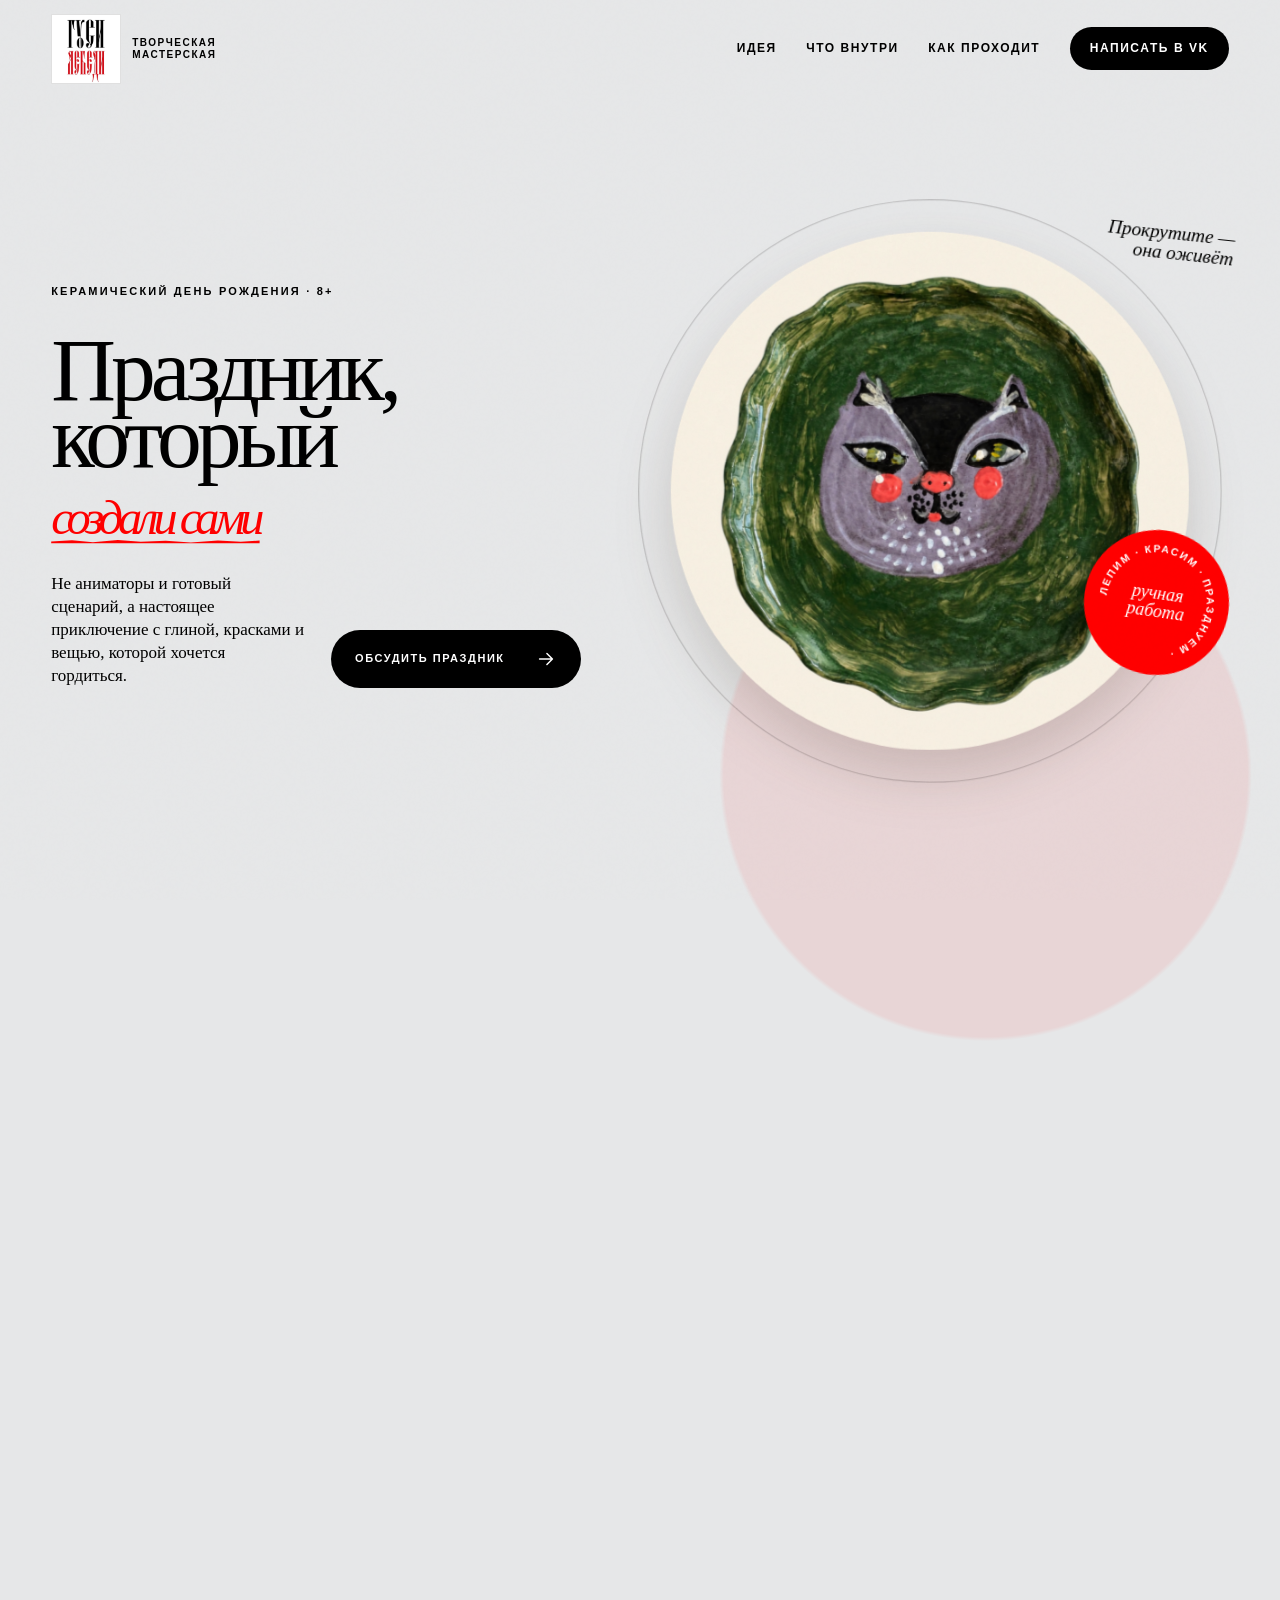
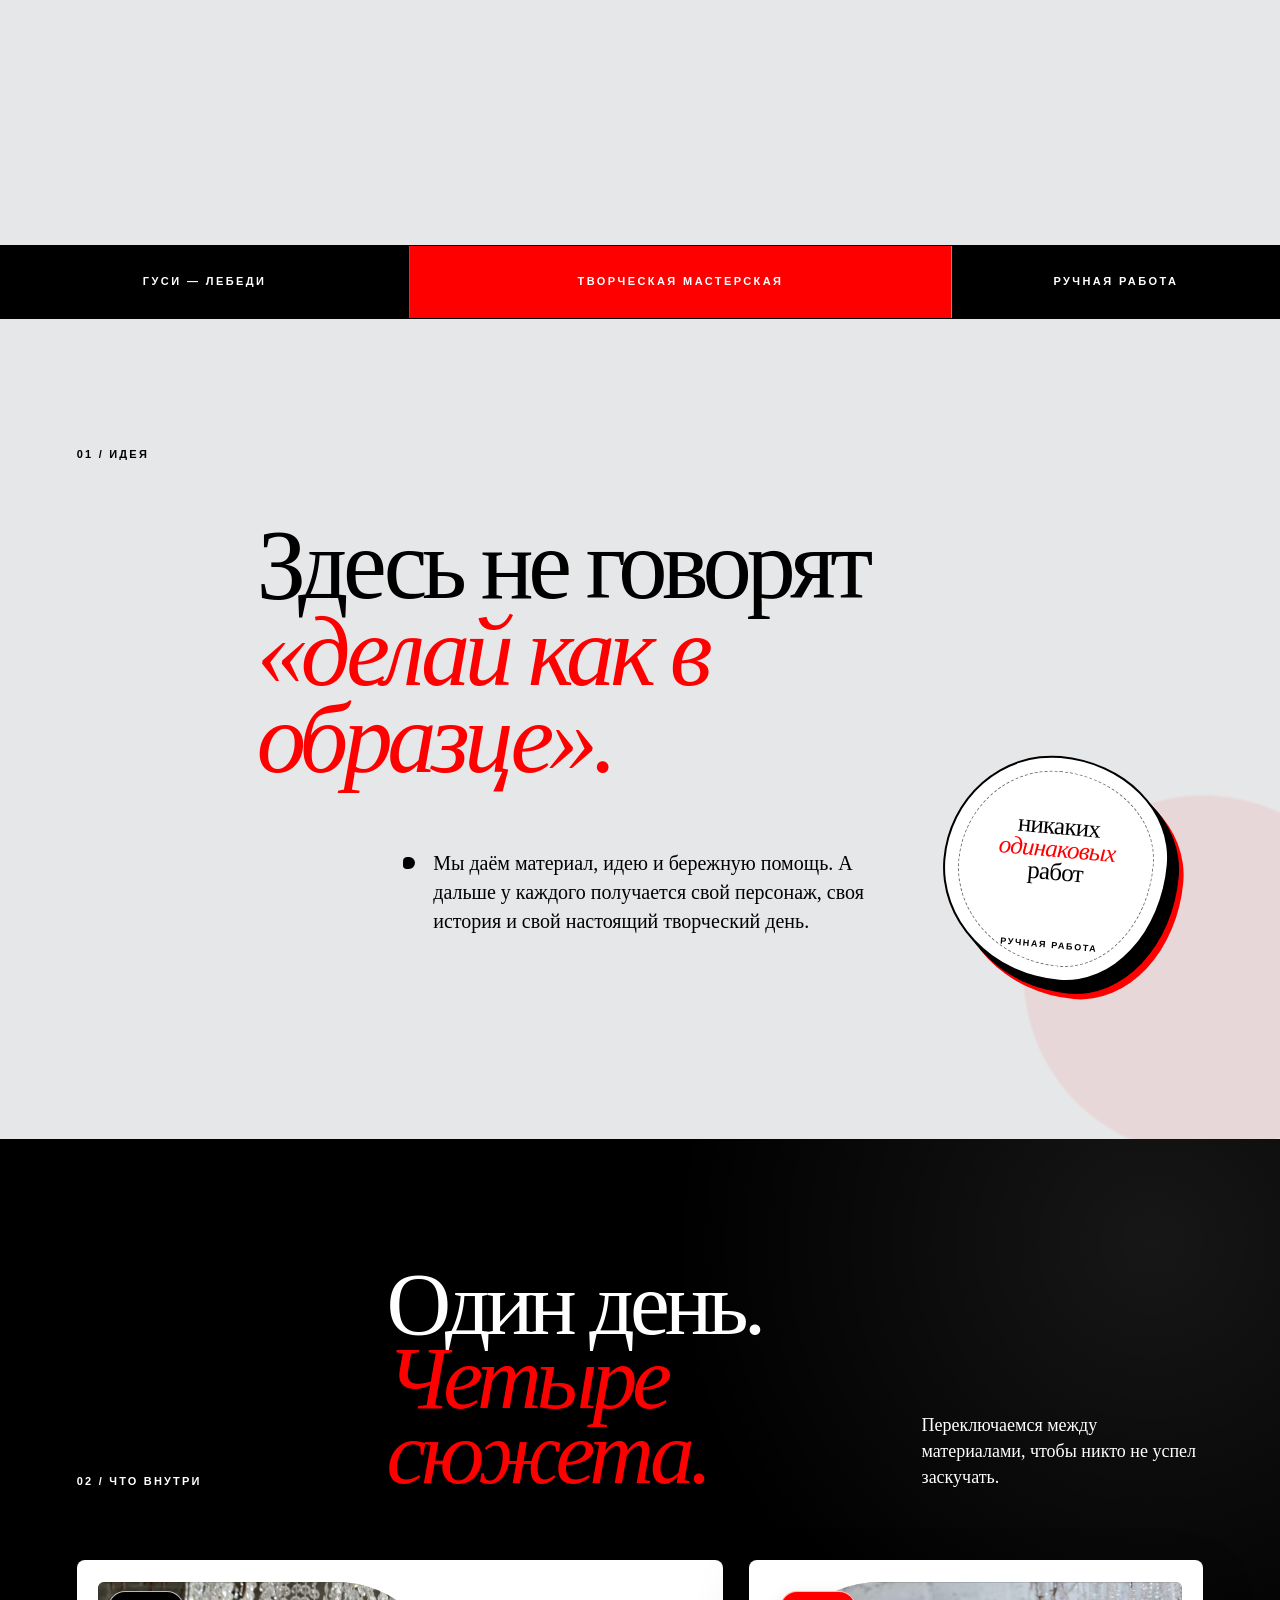
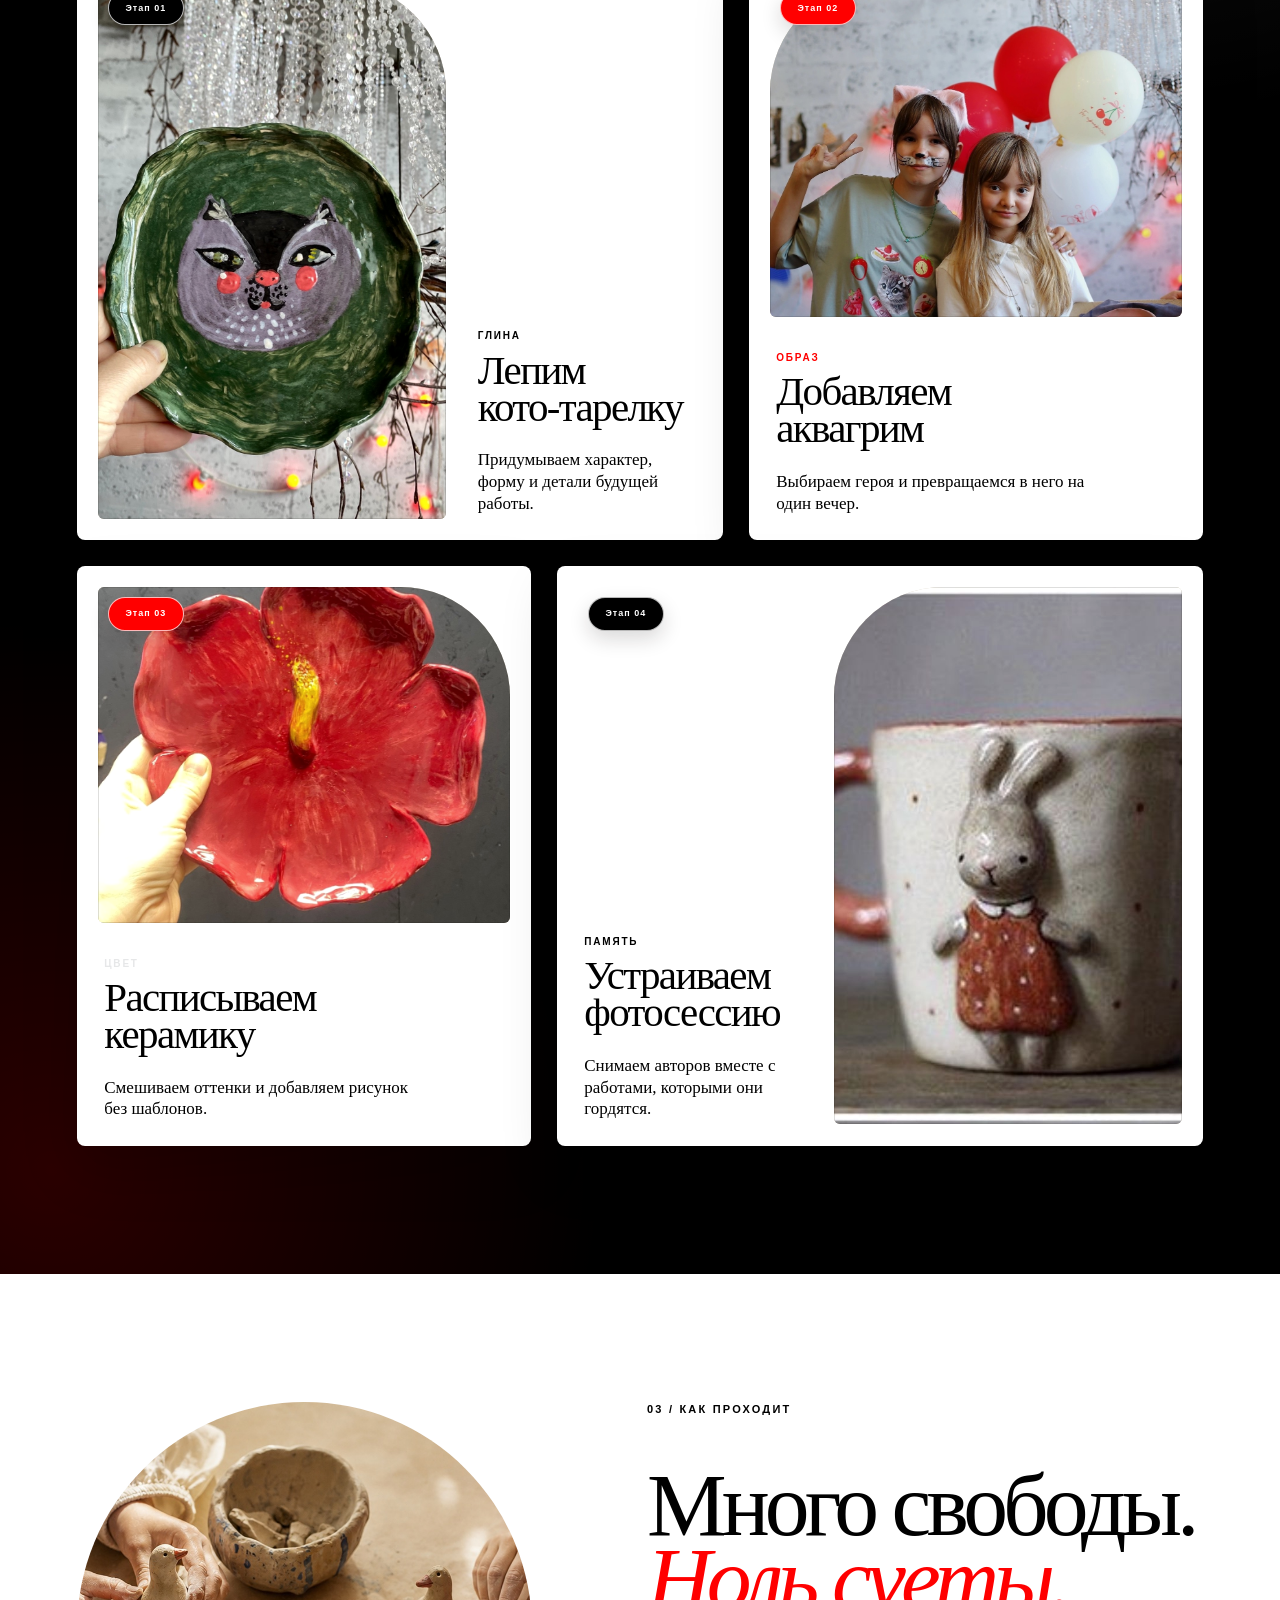
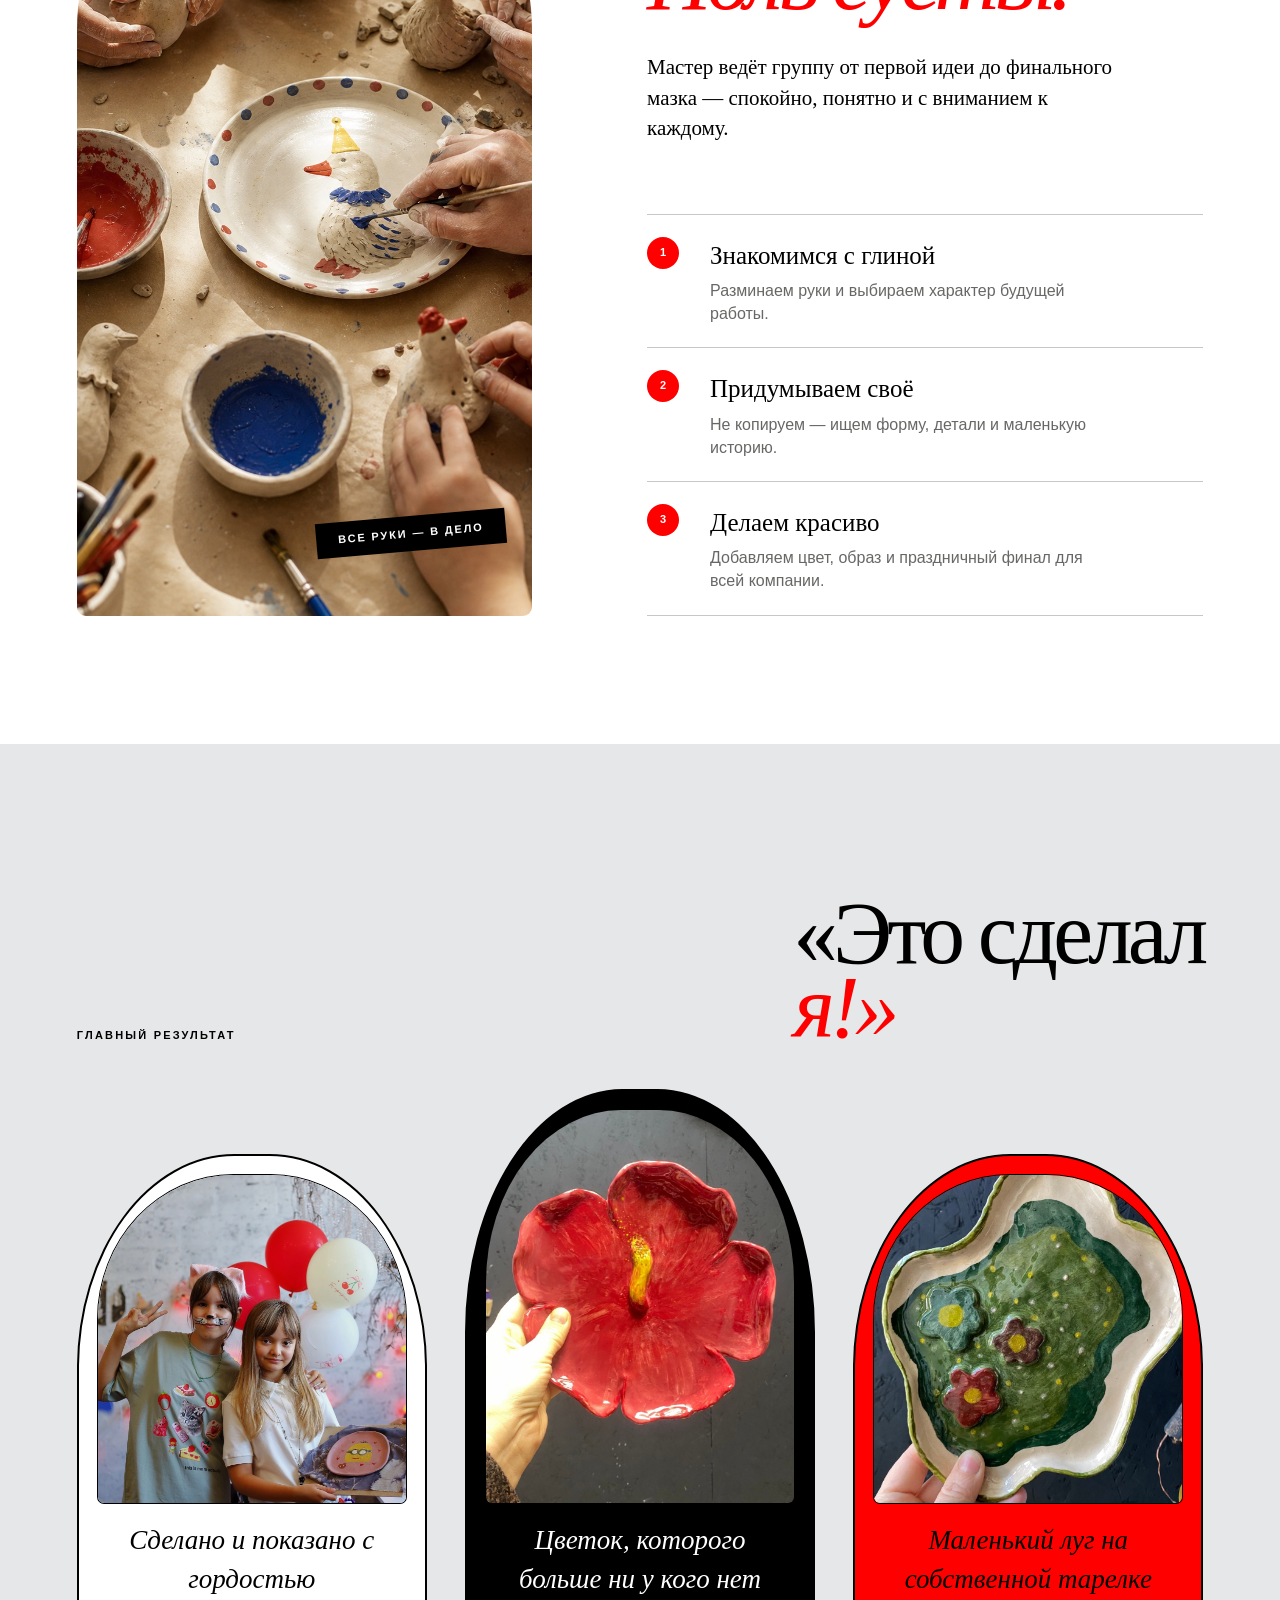
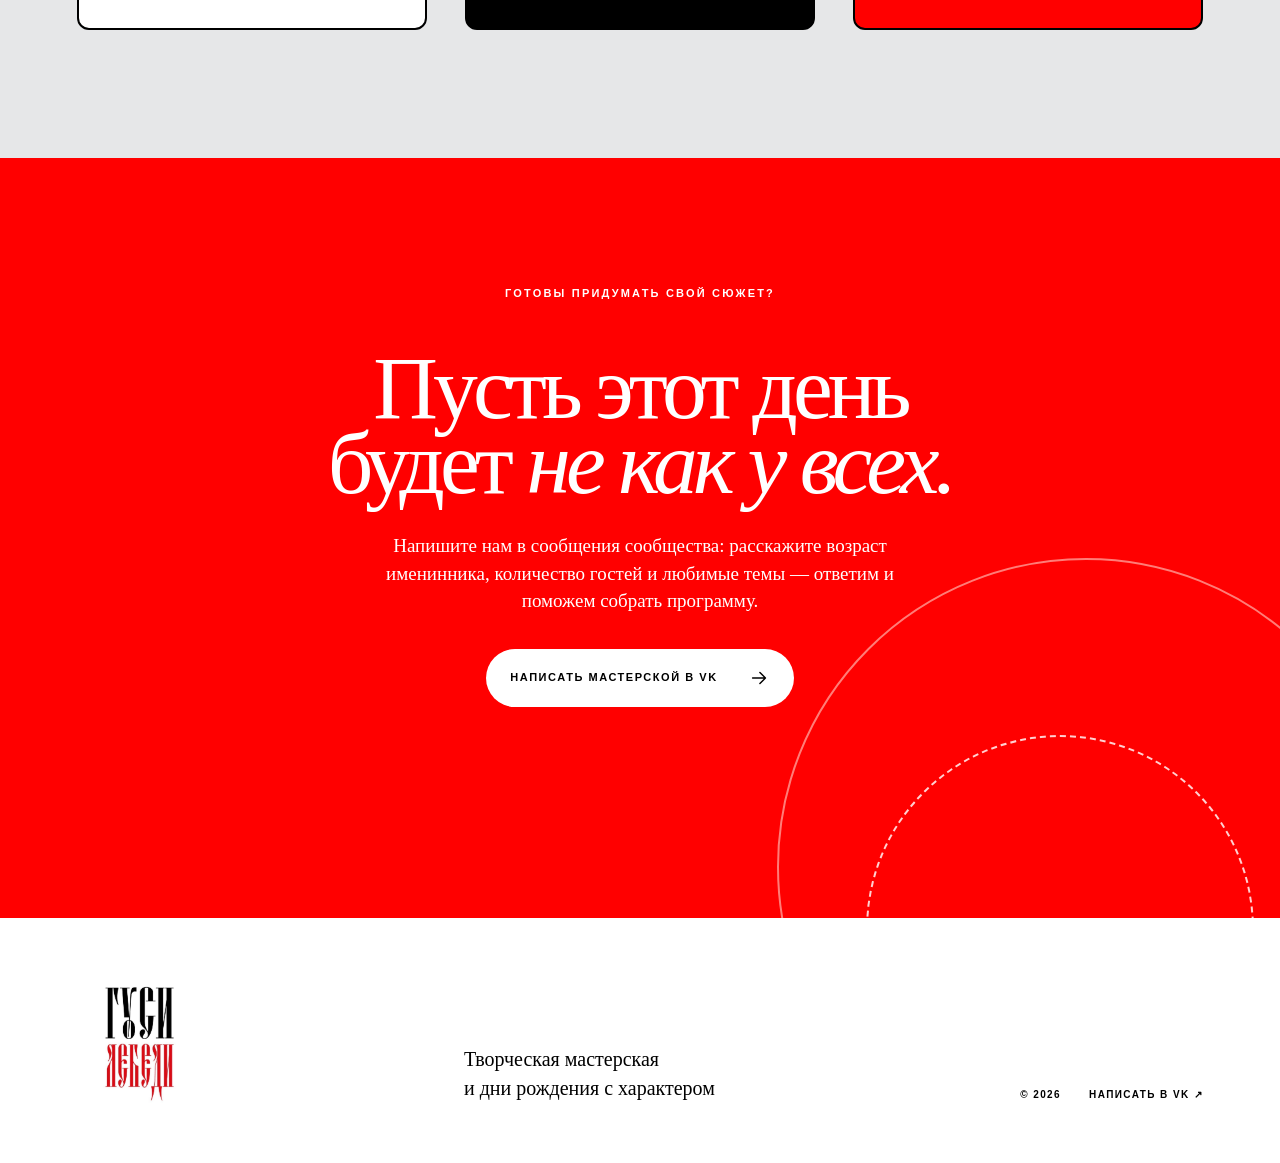
==== commit 20c7922f: "Align site with brandbook" ====
--- a/index.html
+++ b/index.html
@@ -7,7 +7,7 @@
       name="description"
       content="Творческие дни рождения в гончарной мастерской «Гуси-Лебеди»: лепка, роспись, аквагрим и фотосессия."
     />
-    <meta name="theme-color" content="#f3eddf" />
+    <meta name="theme-color" content="#e6e7e8" />
     <title>Гуси-Лебеди — творческие дни рождения</title>
     <link rel="icon" href="assets/gusi-lebedi-logo.png" />
     <link rel="preload" href="assets/hero-cat-plate.jpg" as="image" />
@@ -71,11 +71,6 @@
                 data-image-slot="hero-object"
               />
             </div>
-            <div class="scribble scribble-star" aria-hidden="true">
-              <svg viewBox="0 0 120 120">
-                <path d="M60 4 74 43l40-7-32 25 27 30-40-13-16 38-1-41-41 4 38-20L26 24l35 22Z" />
-              </svg>
-            </div>
             <div class="clay-stamp" aria-hidden="true">
               <span>ручная<br />работа</span>
               <svg viewBox="0 0 100 100">
@@ -92,6 +87,12 @@
 
         </div>
       </section>
+
+      <div class="brand-band" aria-hidden="true">
+        <span>ГУСИ — ЛЕБЕДИ</span>
+        <span>ТВОРЧЕСКАЯ МАСТЕРСКАЯ</span>
+        <span>РУЧНАЯ РАБОТА</span>
+      </div>
 
       <section class="manifesto section" id="idea">
         <div class="section-index reveal">01 / Идея</div>
@@ -109,7 +110,6 @@
           </div>
         </div>
         <div class="freedom-stamp reveal" aria-hidden="true">
-          <span class="freedom-star">✦</span>
           <p>никаких<br /><em>одинаковых</em><br />работ</p>
           <span class="freedom-sign">ручная работа</span>
         </div>
@@ -231,7 +231,6 @@
       </section>
 
       <section class="cta section" id="contact">
-        <div class="cta-star" aria-hidden="true">✦</div>
         <p class="eyebrow reveal">Готовы придумать свой сюжет?</p>
         <h2 class="reveal">Пусть этот день<br />будет <em>не как у всех.</em></h2>
         <p class="cta-note reveal">
--- a/styles.css
+++ b/styles.css
@@ -1,11 +1,11 @@
 :root {
-  --paper: #f3eddf;
-  --paper-light: #fffaf0;
-  --ink: #161513;
-  --red: #dd2f28;
-  --blue: #173fba;
-  --yellow: #f4c834;
-  --line: rgba(22, 21, 19, 0.22);
+  --paper: #e6e7e8;
+  --paper-light: #ffffff;
+  --ink: #000000;
+  --red: #ff0000;
+  --blue: #000000;
+  --yellow: #e6e7e8;
+  --line: rgba(0, 0, 0, 0.22);
   --serif: "Iowan Old Style", "Baskerville", "Times New Roman", serif;
   --sans: "Arial Narrow", "Avenir Next Condensed", "Helvetica Neue", sans-serif;
 }
@@ -34,7 +34,7 @@
   inset: 0;
   z-index: 20;
   pointer-events: none;
-  opacity: 0.14;
+  opacity: 0.07;
   content: "";
   background-image: url("data:image/svg+xml,%3Csvg viewBox='0 0 180 180' xmlns='http://www.w3.org/2000/svg'%3E%3Cfilter id='n'%3E%3CfeTurbulence type='fractalNoise' baseFrequency='.92' numOctaves='3' stitchTiles='stitch'/%3E%3C/filter%3E%3Crect width='100%25' height='100%25' filter='url(%23n)' opacity='.16'/%3E%3C/svg%3E");
   mix-blend-mode: multiply;
@@ -111,7 +111,7 @@
 .site-header.is-scrolled {
   height: 78px;
   border-color: var(--line);
-  background: rgba(243, 237, 223, 0.93);
+  background: rgba(230, 231, 232, 0.94);
   -webkit-backdrop-filter: blur(14px);
   backdrop-filter: blur(14px);
 }
@@ -128,7 +128,8 @@
   height: 70px;
   overflow: hidden;
   place-items: center;
-  background: var(--paper);
+  border: 1px solid rgba(0, 0, 0, 0.12);
+  background: white;
 }
 
 .brand-mark img {
@@ -209,7 +210,7 @@
   position: relative;
   height: 205svh;
   background:
-    radial-gradient(circle at 77% 42%, rgba(244, 200, 52, 0.24) 0 18%, transparent 18.3%),
+    radial-gradient(circle at 77% 42%, rgba(255, 0, 0, 0.08) 0 18%, transparent 18.3%),
     var(--paper);
 }
 
@@ -390,24 +391,6 @@
   mix-blend-mode: multiply;
 }
 
-.scribble-star {
-  position: absolute;
-  top: 4%;
-  left: 2%;
-  width: 118px;
-  color: var(--yellow);
-  filter: drop-shadow(6px 7px 0 var(--ink));
-  transform: rotate(-12deg);
-  animation: star-wiggle 3.6s ease-in-out infinite;
-}
-
-.scribble-star svg {
-  fill: currentColor;
-  stroke: var(--ink);
-  stroke-linejoin: round;
-  stroke-width: 3;
-}
-
 .clay-stamp {
   position: absolute;
   right: 0;
@@ -512,6 +495,39 @@
   padding: clamp(90px, 10vw, 170px) clamp(22px, 6vw, 100px);
 }
 
+.brand-band {
+  position: relative;
+  z-index: 2;
+  display: grid;
+  grid-template-columns: 1.25fr 1.65fr 1fr;
+  color: white;
+  border-top: 1px solid var(--ink);
+  border-bottom: 1px solid var(--ink);
+  background: var(--ink);
+}
+
+.brand-band span {
+  display: grid;
+  min-height: 72px;
+  place-items: center;
+  padding: 18px 24px;
+  border-right: 1px solid rgba(255, 255, 255, 0.38);
+  font-size: 11px;
+  font-weight: 800;
+  text-align: center;
+  text-transform: uppercase;
+  letter-spacing: 0.22em;
+}
+
+.brand-band span:nth-child(2) {
+  color: white;
+  background: var(--red);
+}
+
+.brand-band span:last-child {
+  border-right: 0;
+}
+
 .manifesto {
   display: grid;
   min-height: 820px;
@@ -520,7 +536,7 @@
   gap: 30px;
   overflow: hidden;
   background:
-    radial-gradient(circle at 94% 80%, rgba(244, 200, 52, 0.2) 0 13%, transparent 13.2%),
+    radial-gradient(circle at 94% 80%, rgba(255, 0, 0, 0.07) 0 13%, transparent 13.2%),
     var(--paper);
 }
 
@@ -576,8 +592,8 @@
   padding: 38px 24px 27px;
   border: 2px solid var(--ink);
   border-radius: 48% 52% 44% 56% / 50% 44% 56% 50%;
-  background: var(--yellow);
-  box-shadow: 11px 11px 0 var(--blue), 16px 16px 0 var(--red);
+  background: var(--paper-light);
+  box-shadow: 11px 11px 0 var(--ink), 16px 16px 0 var(--red);
   text-align: center;
   transform: rotate(5deg);
 }
@@ -606,17 +622,6 @@
   font-weight: 400;
 }
 
-.freedom-star {
-  position: absolute;
-  top: -25px;
-  right: 24px;
-  z-index: 2;
-  color: var(--blue);
-  font-size: 62px;
-  line-height: 1;
-  text-shadow: 2px 2px 0 var(--paper-light);
-}
-
 .freedom-sign {
   position: relative;
   z-index: 1;
@@ -630,12 +635,12 @@
 .program {
   color: var(--paper-light);
   background:
-    radial-gradient(circle at 90% 6%, rgba(244, 200, 52, 0.12), transparent 24%),
-    radial-gradient(circle at 4% 94%, rgba(227, 43, 41, 0.12), transparent 27%),
+    radial-gradient(circle at 90% 6%, rgba(255, 255, 255, 0.09), transparent 24%),
+    radial-gradient(circle at 4% 94%, rgba(255, 0, 0, 0.17), transparent 27%),
     var(--ink);
 }
 
-.program .section-heading h2 em { color: var(--yellow); }
+.program .section-heading h2 em { color: var(--red); }
 
 .section-heading {
   display: grid;
@@ -716,7 +721,7 @@
 .card-cobalt { --accent: var(--blue); }
 .card-red { --accent: var(--red); }
 .card-yellow { --accent: var(--yellow); }
-.card-ivory { --accent: #7d985d; }
+.card-ivory { --accent: var(--ink); }
 
 .program-number {
   position: absolute;
@@ -739,8 +744,9 @@
 }
 
 .card-yellow .program-number {
-  color: var(--ink);
-  border-color: rgba(22, 21, 19, 0.35);
+  color: white;
+  border-color: rgba(255, 255, 255, 0.72);
+  background: var(--red);
 }
 
 .program-media {
@@ -836,6 +842,8 @@
 }
 
 .process-photo img {
+  position: absolute;
+  inset: 0;
   width: 100%;
   height: 100%;
   object-fit: cover;
@@ -843,13 +851,16 @@
 
 .photo-caption {
   position: absolute;
-  right: -28px;
-  bottom: 70px;
+  right: clamp(14px, 2vw, 28px);
+  bottom: clamp(32px, 5vw, 70px);
+  max-width: calc(100% - 28px);
   padding: 11px 22px;
   color: white;
-  background: var(--blue);
+  background: var(--ink);
   font-size: 11px;
   font-weight: 800;
+  line-height: 1.2;
+  text-align: center;
   text-transform: uppercase;
   letter-spacing: 0.17em;
   transform: rotate(-5deg);
@@ -929,7 +940,7 @@
 
 .results {
   overflow: hidden;
-  background: var(--yellow);
+  background: var(--paper);
 }
 
 .results-heading {
@@ -943,7 +954,7 @@
 }
 
 .results h2 em {
-  color: var(--blue);
+  color: var(--red);
 }
 
 .result-objects {
@@ -968,7 +979,7 @@
 .object-card:nth-child(2) {
   min-height: 470px;
   color: white;
-  background: var(--blue);
+  background: var(--ink);
   transform: rotate(3deg);
 }
 
@@ -1035,7 +1046,7 @@
   right: 2%;
   bottom: -27%;
   width: min(30vw, 410px);
-  border-color: rgba(244, 200, 52, 0.82);
+  border-color: rgba(255, 255, 255, 0.82);
   border-style: dashed;
 }
 
@@ -1047,7 +1058,7 @@
 }
 
 .cta h2 em {
-  color: var(--yellow);
+  color: white;
 }
 
 .cta-note {
@@ -1067,16 +1078,8 @@
 }
 
 .button-light:hover {
-  background: var(--yellow);
-}
-
-.cta-star {
-  position: absolute;
-  top: 10%;
-  left: 11%;
-  color: var(--yellow);
-  font-size: 110px;
-  animation: star-wiggle 4s ease-in-out infinite;
+  color: white;
+  background: var(--ink);
 }
 
 .site-footer {
@@ -1151,7 +1154,6 @@
 }
 
 @keyframes slow-spin { to { transform: rotate(360deg); } }
-@keyframes star-wiggle { 0%, 100% { transform: rotate(-12deg) scale(1); } 50% { transform: rotate(-4deg) scale(1.06); } }
 
 @media (max-width: 1100px) {
   .hero-sticky {
@@ -1267,7 +1269,7 @@
     gap: 20px;
     opacity: 0;
     color: white;
-    background: var(--blue);
+    background: var(--ink);
     font-family: var(--serif);
     font-size: 36px;
     font-weight: 400;
@@ -1284,7 +1286,7 @@
   .nav-cta {
     margin-top: 20px;
     color: var(--ink);
-    background: var(--yellow);
+    background: white;
     font-family: var(--sans);
     font-size: 11px;
     letter-spacing: 0.13em;
@@ -1298,7 +1300,7 @@
   .hero {
     height: 185svh;
     background:
-      radial-gradient(circle at 54% 69%, rgba(244, 200, 52, 0.26) 0 25%, transparent 25.3%),
+      radial-gradient(circle at 54% 69%, rgba(255, 0, 0, 0.09) 0 25%, transparent 25.3%),
       var(--paper);
   }
 
@@ -1358,12 +1360,6 @@
     width: min(90vw, 500px);
   }
 
-  .scribble-star {
-    top: 2%;
-    left: 13%;
-    width: 80px;
-  }
-
   .clay-stamp {
     display: none;
   }
@@ -1381,6 +1377,21 @@
   }
   .section {
     padding: 92px 18px;
+  }
+
+  .brand-band {
+    grid-template-columns: 1fr;
+  }
+
+  .brand-band span {
+    min-height: 54px;
+    border-right: 0;
+    border-bottom: 1px solid rgba(255, 255, 255, 0.38);
+    font-size: 9px;
+  }
+
+  .brand-band span:last-child {
+    display: none;
   }
 
   .manifesto {
@@ -1451,6 +1462,16 @@
     border-radius: 180px 180px 8px 8px;
   }
 
+  .photo-caption {
+    right: 12px;
+    bottom: 36px;
+    max-width: calc(100% - 24px);
+    padding: 10px 16px;
+    font-size: 10px;
+    letter-spacing: 0.13em;
+    transform: rotate(-3deg);
+  }
+
   .process-copy {
     order: 1;
   }
@@ -1484,12 +1505,6 @@
     min-height: 700px;
     padding-top: 110px;
     padding-bottom: 180px;
-  }
-
-  .cta-star {
-    top: 2%;
-    left: 3%;
-    font-size: 70px;
   }
 
   .site-footer {
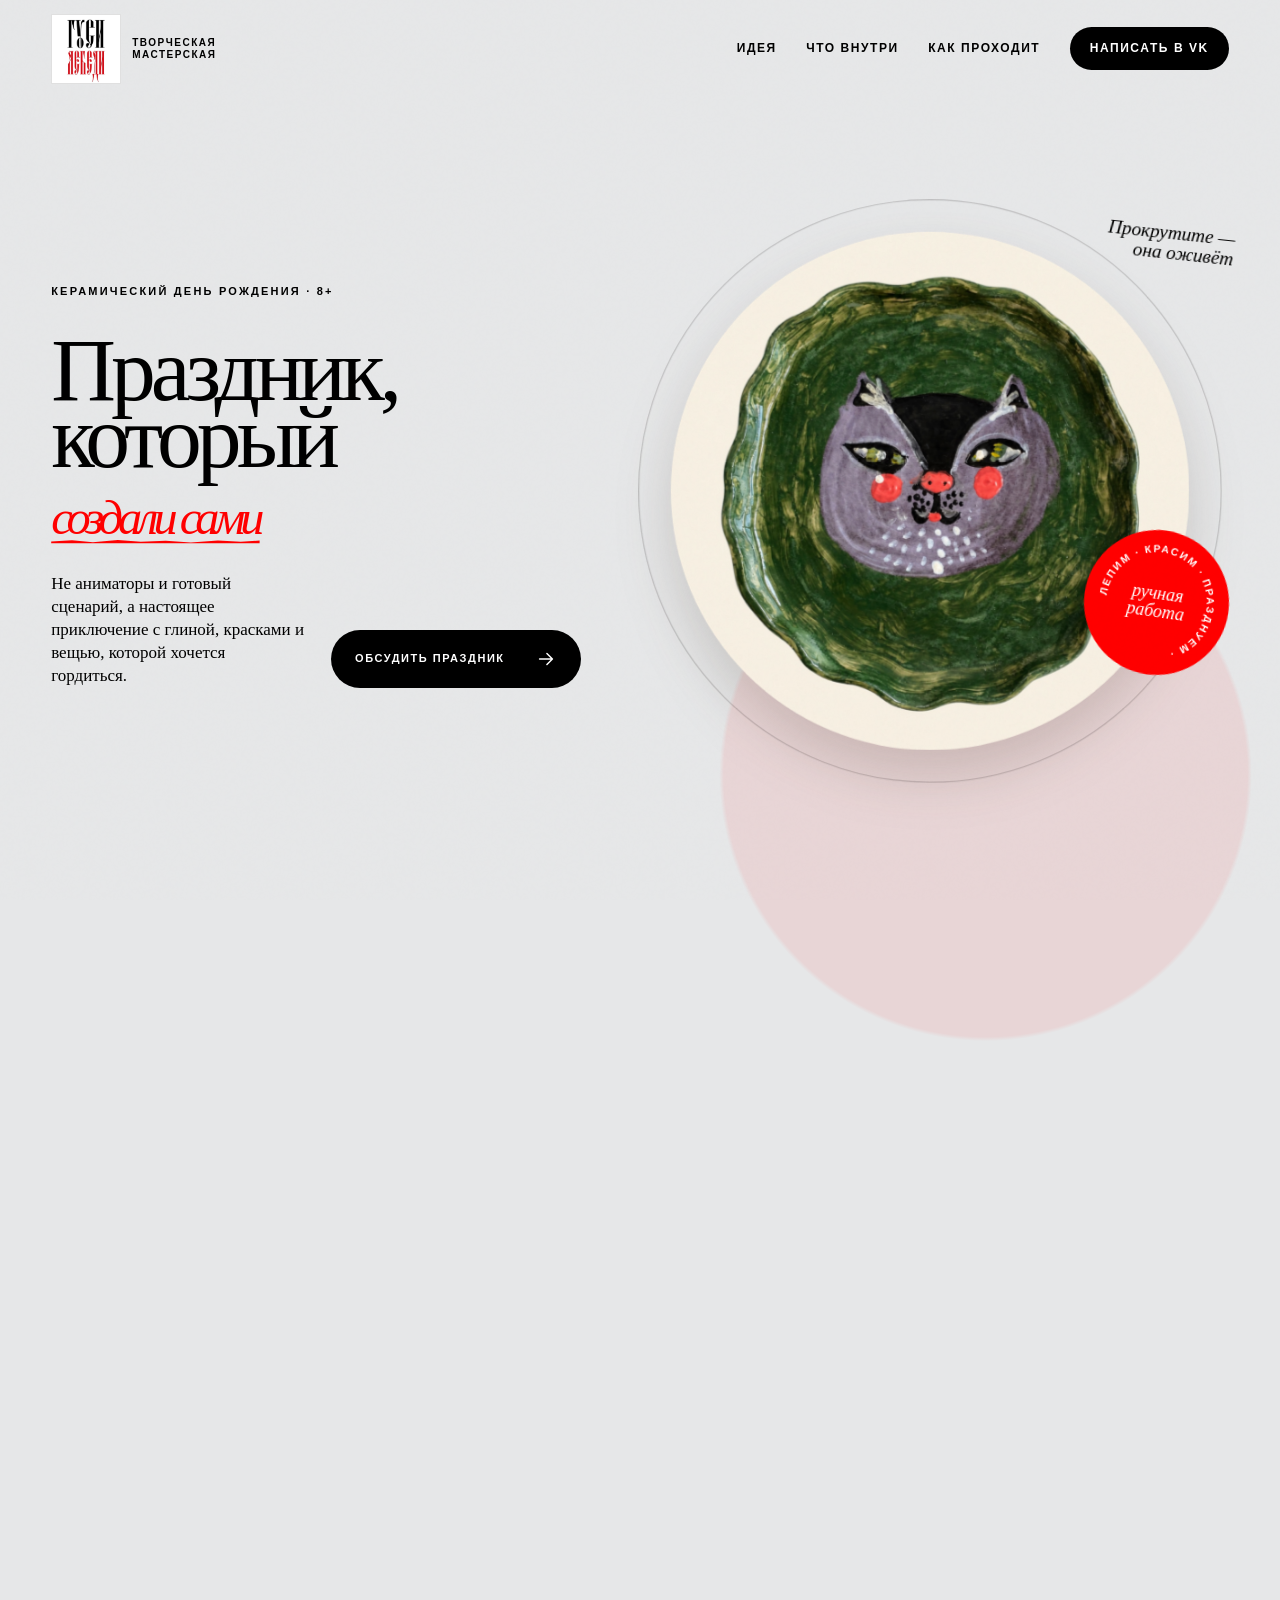
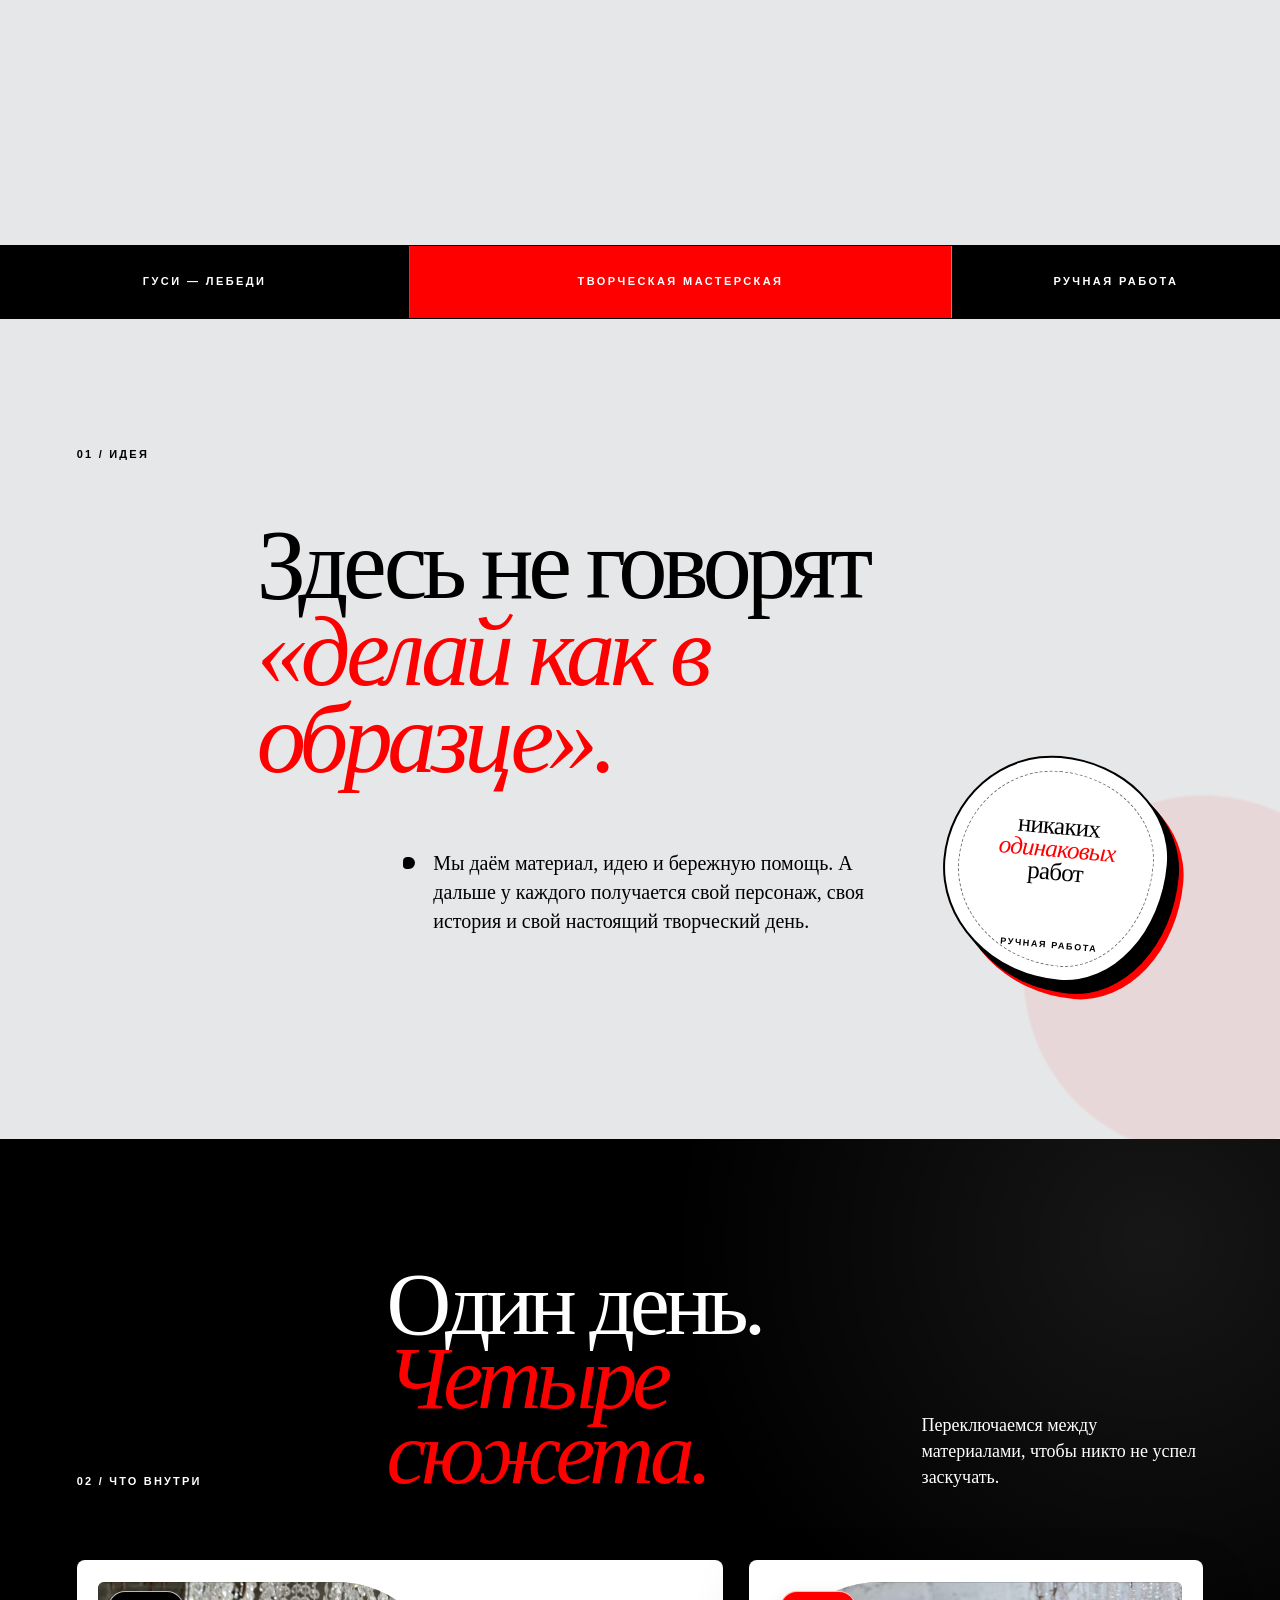
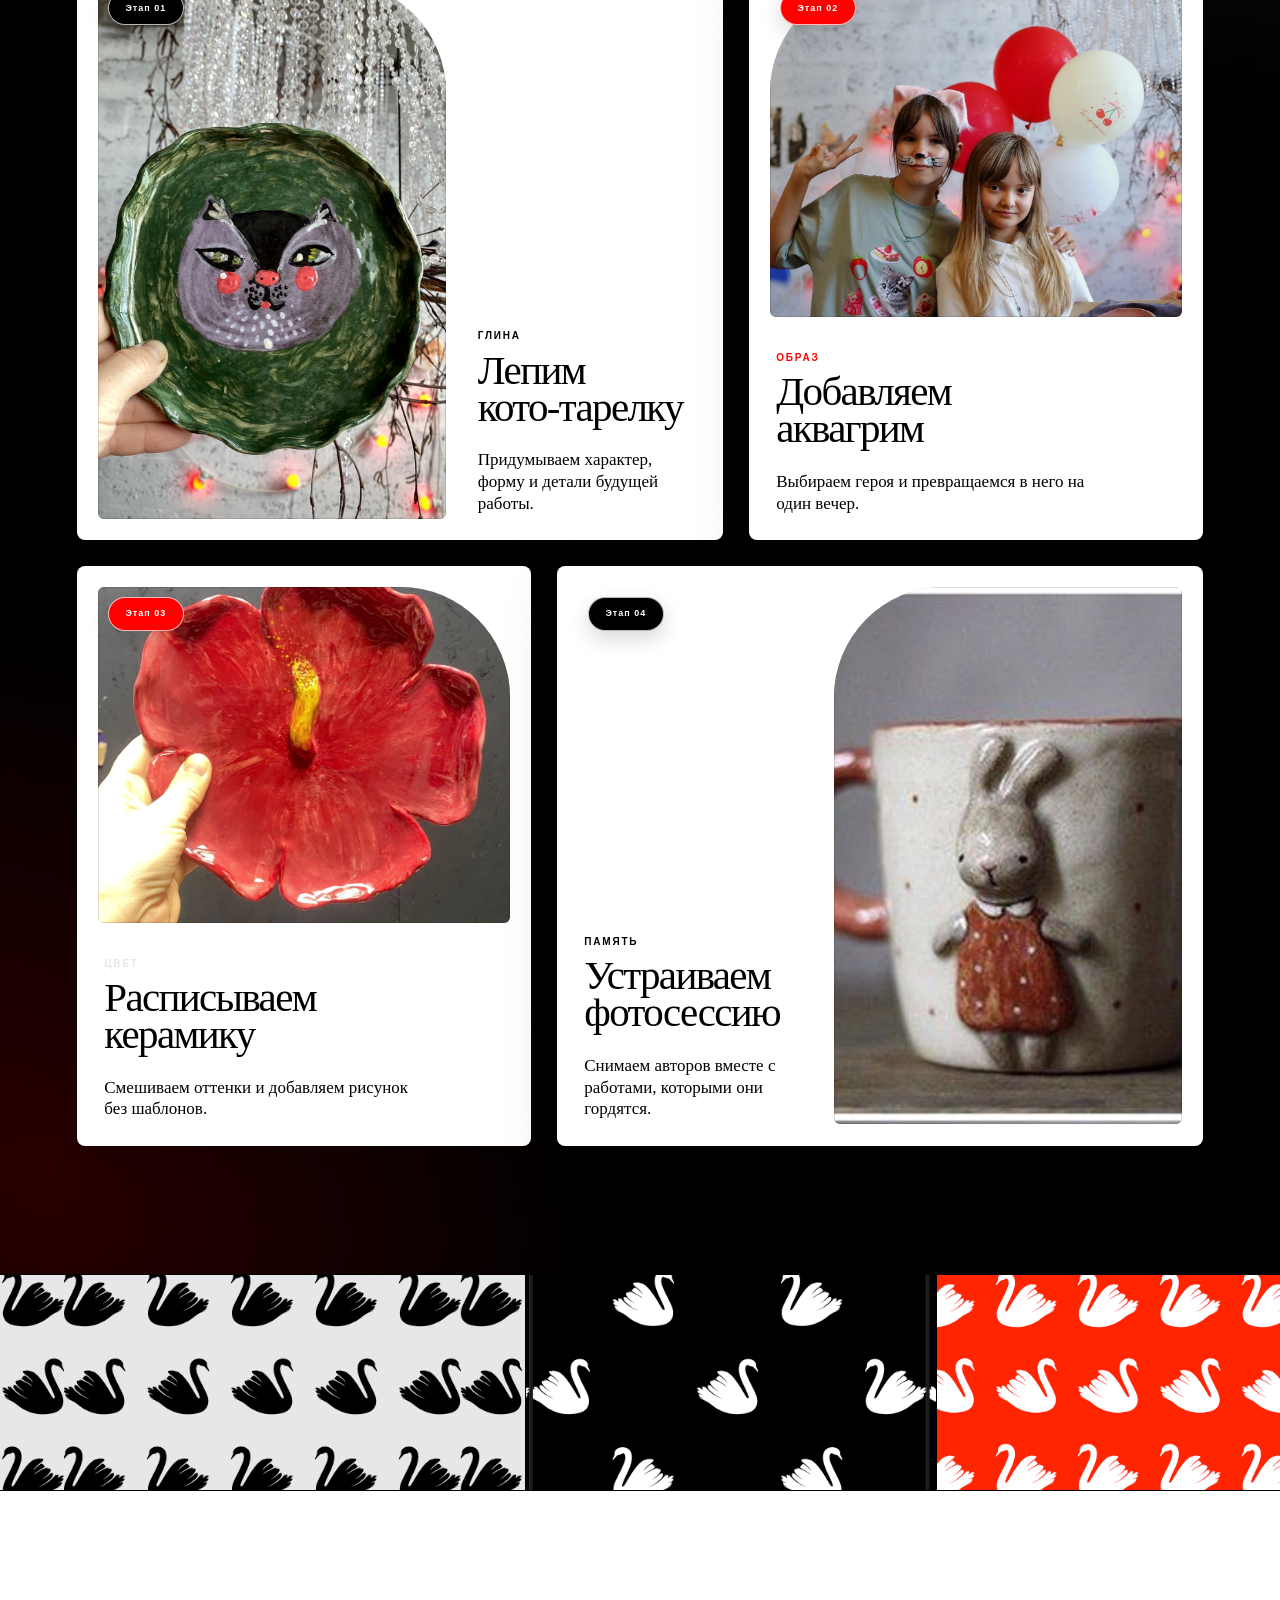
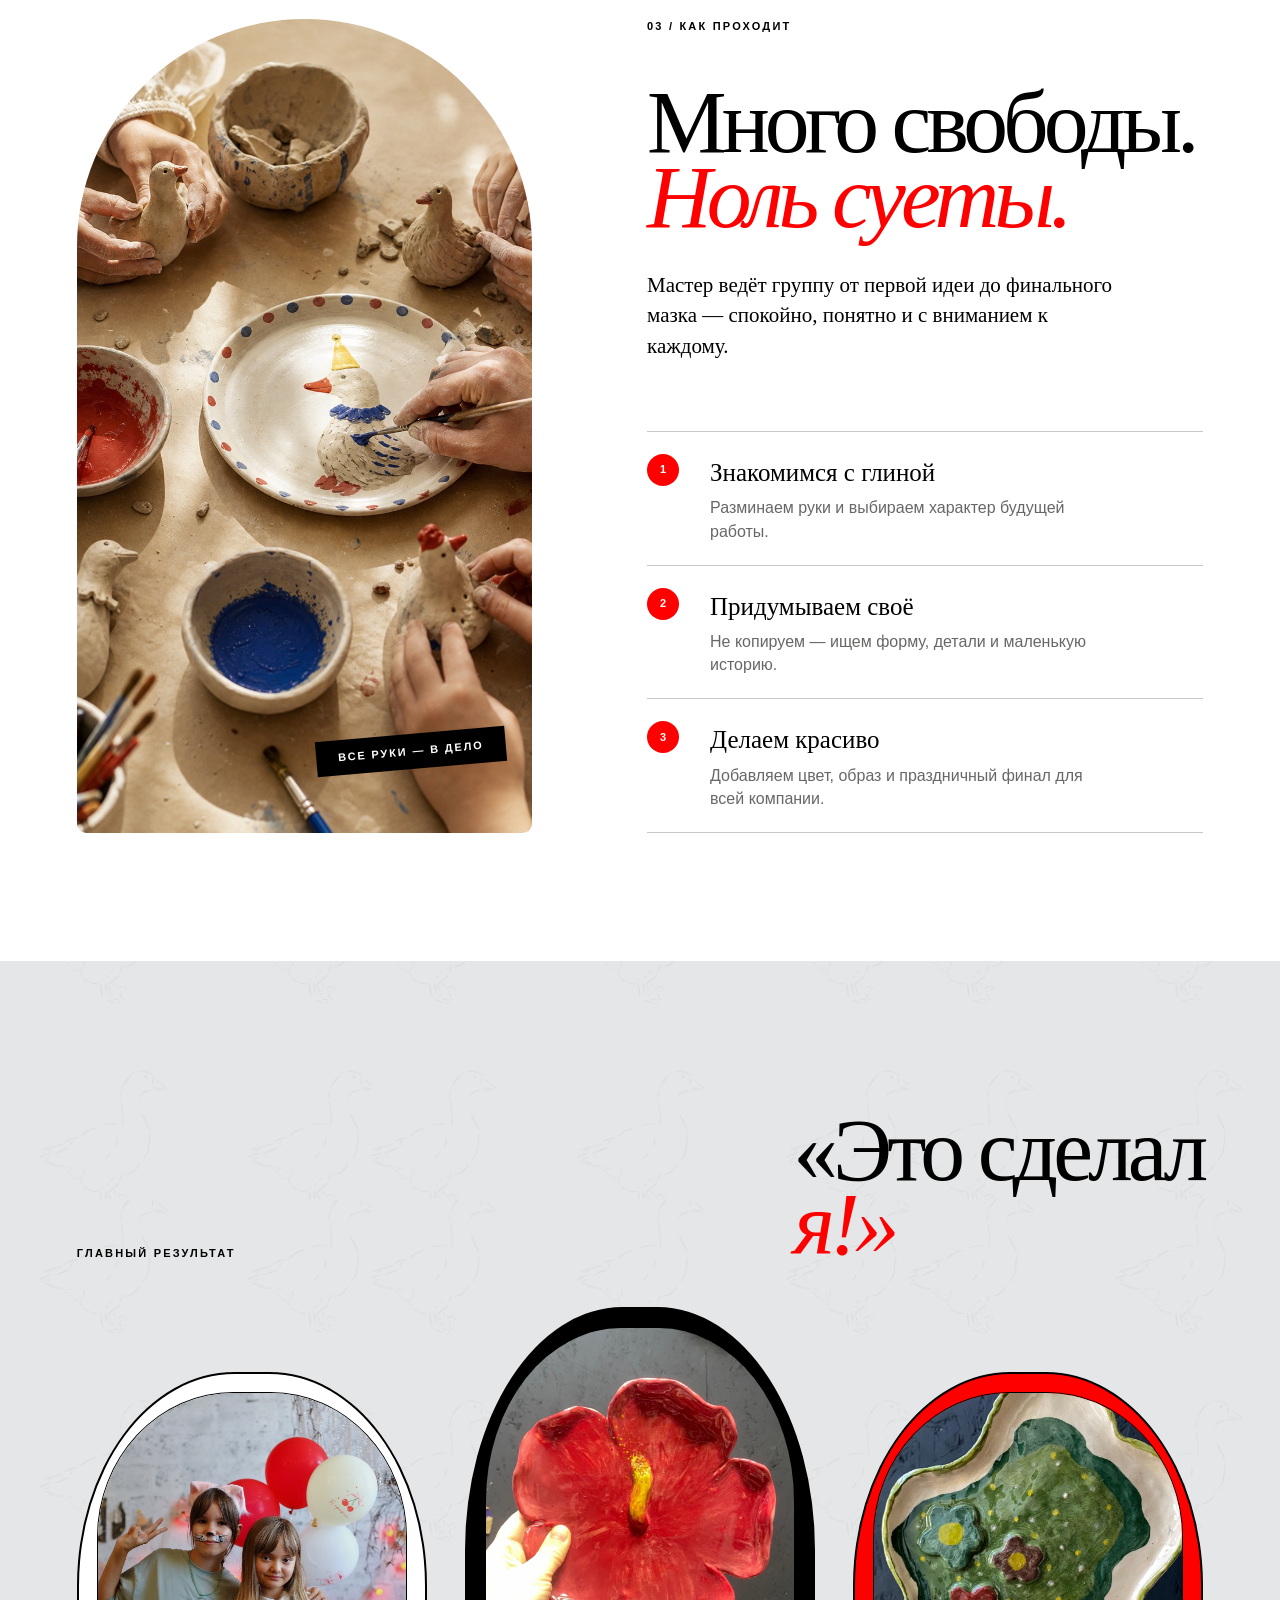
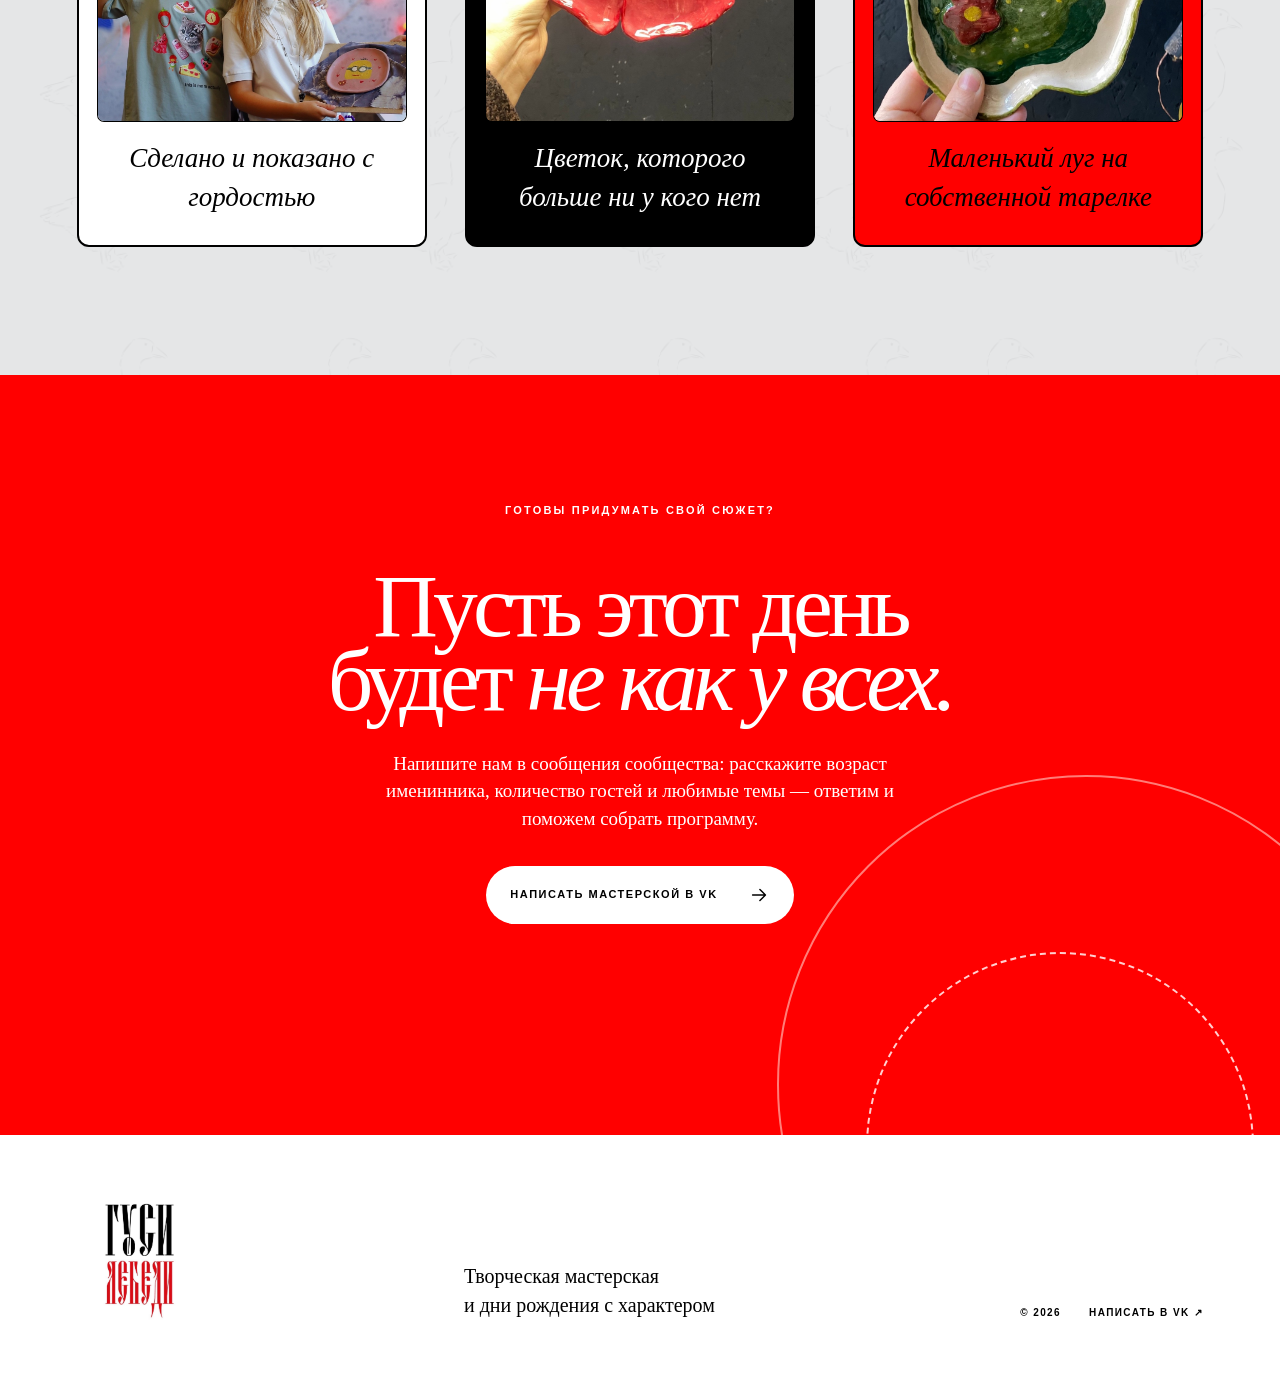
==== commit 735aa071: "Add brandbook goose patterns" ====
--- a/index.html
+++ b/index.html
@@ -173,6 +173,12 @@
         </div>
       </section>
 
+      <div class="goose-pattern-break" aria-hidden="true">
+        <span class="pattern-gray"></span>
+        <span class="pattern-black"></span>
+        <span class="pattern-red"></span>
+      </div>
+
       <section class="process section" id="process">
         <div class="process-photo reveal">
           <img
--- a/styles.css
+++ b/styles.css
@@ -827,6 +827,32 @@
   letter-spacing: 0;
 }
 
+.goose-pattern-break {
+  display: grid;
+  height: clamp(190px, 17vw, 290px);
+  overflow: hidden;
+  grid-template-columns: 1.15fr 0.9fr 0.75fr;
+  border-top: 1px solid var(--ink);
+  border-bottom: 1px solid var(--ink);
+}
+
+.goose-pattern-break span {
+  display: block;
+  min-width: 0;
+  border-right: 1px solid var(--ink);
+  background-position: center;
+  background-repeat: repeat;
+  background-size: clamp(300px, 31vw, 500px) auto;
+}
+
+.goose-pattern-break span:last-child {
+  border-right: 0;
+}
+
+.pattern-gray { background-image: url("assets/goose-pattern-gray.png"); }
+.pattern-black { background-image: url("assets/goose-pattern-black.png"); }
+.pattern-red { background-image: url("assets/goose-pattern-red.png"); }
+
 .process {
   display: grid;
   grid-template-columns: minmax(360px, 0.9fr) minmax(420px, 1.1fr);
@@ -943,7 +969,21 @@
   background: var(--paper);
 }
 
+.results::before {
+  position: absolute;
+  inset: 0;
+  pointer-events: none;
+  content: "";
+  opacity: 0.055;
+  background-image: url("assets/goose-pattern-line.png");
+  background-position: center;
+  background-size: min(42vw, 620px) auto;
+  mix-blend-mode: multiply;
+}
+
 .results-heading {
+  position: relative;
+  z-index: 1;
   display: flex;
   align-items: end;
   justify-content: space-between;
@@ -958,6 +998,8 @@
 }
 
 .result-objects {
+  position: relative;
+  z-index: 1;
   display: grid;
   grid-template-columns: 1fr 1fr 1fr;
   align-items: end;
@@ -1394,6 +1436,24 @@
     display: none;
   }
 
+  .goose-pattern-break {
+    height: 165px;
+    grid-template-columns: 1fr 0.8fr;
+  }
+
+  .goose-pattern-break span {
+    background-size: 310px auto;
+  }
+
+  .goose-pattern-break .pattern-black {
+    display: none;
+  }
+
+  .results::before {
+    opacity: 0.04;
+    background-size: 360px auto;
+  }
+
   .manifesto {
     display: block;
     min-height: auto;
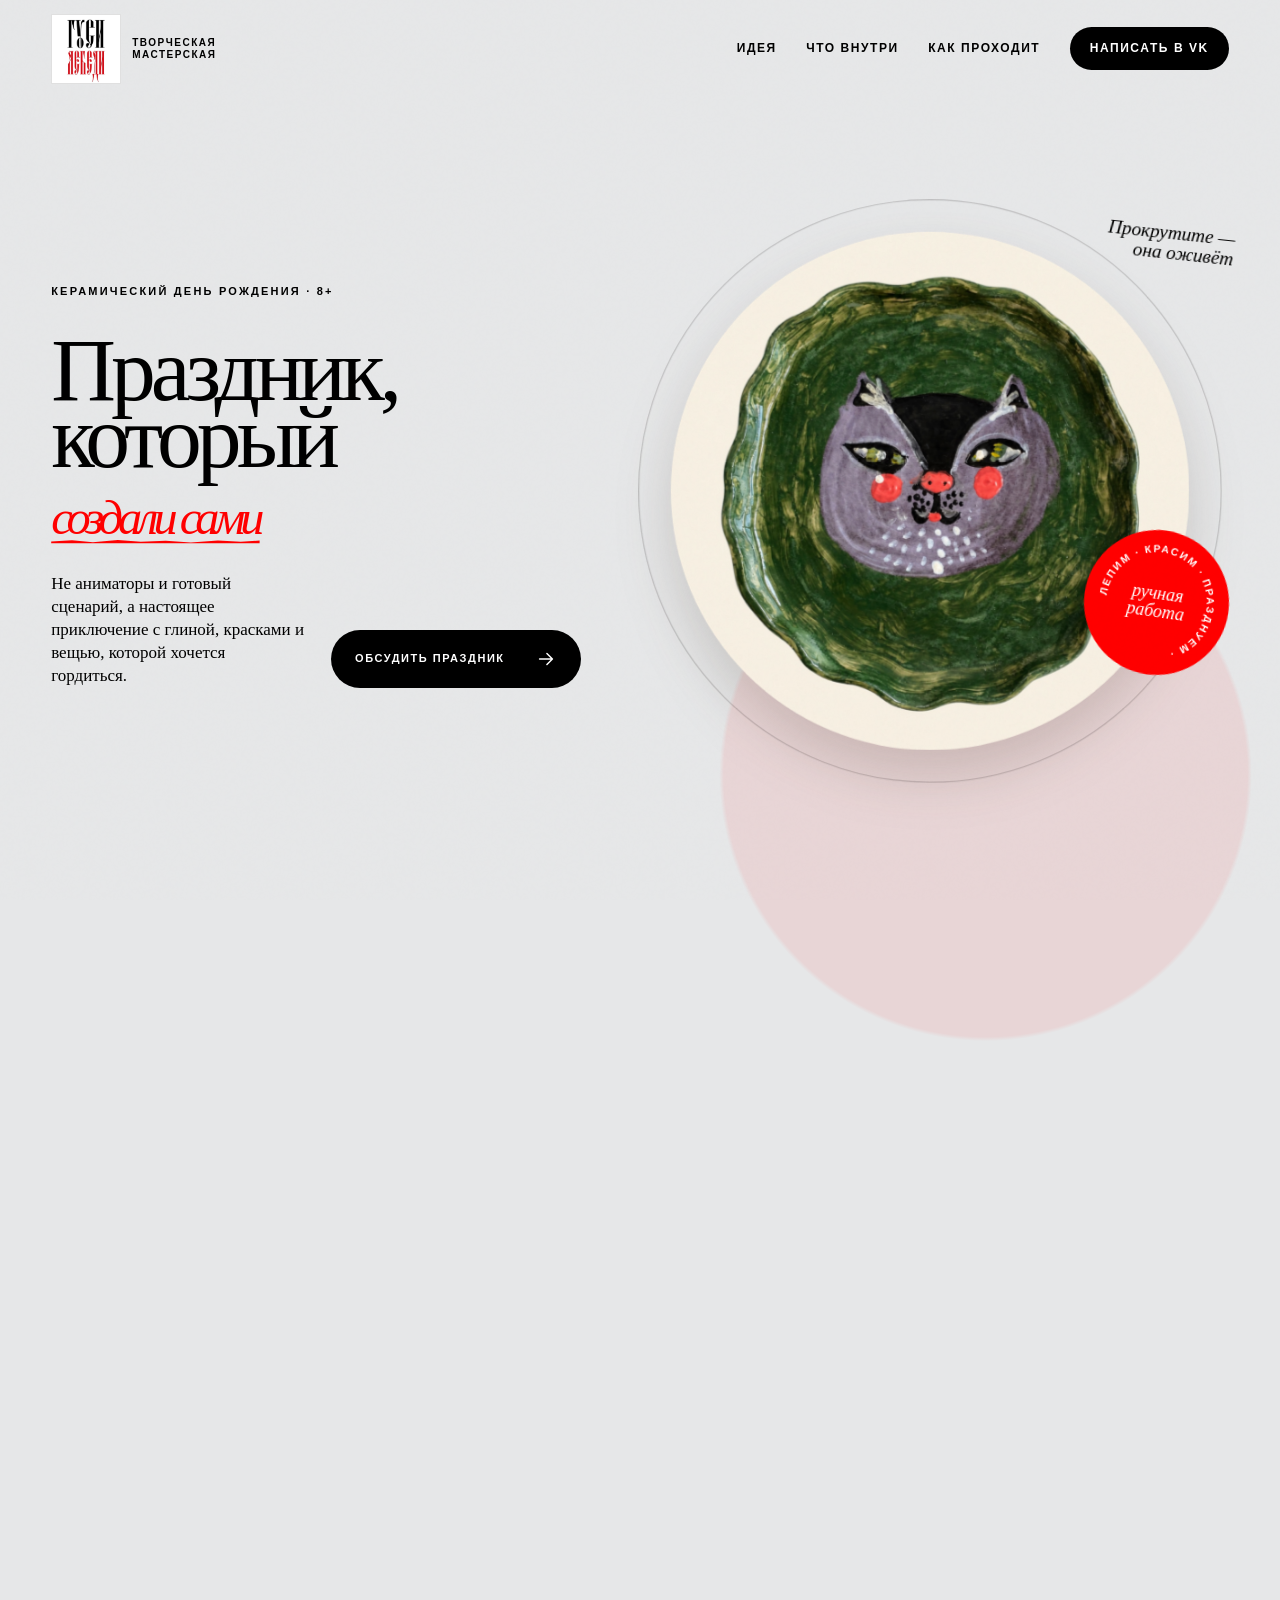
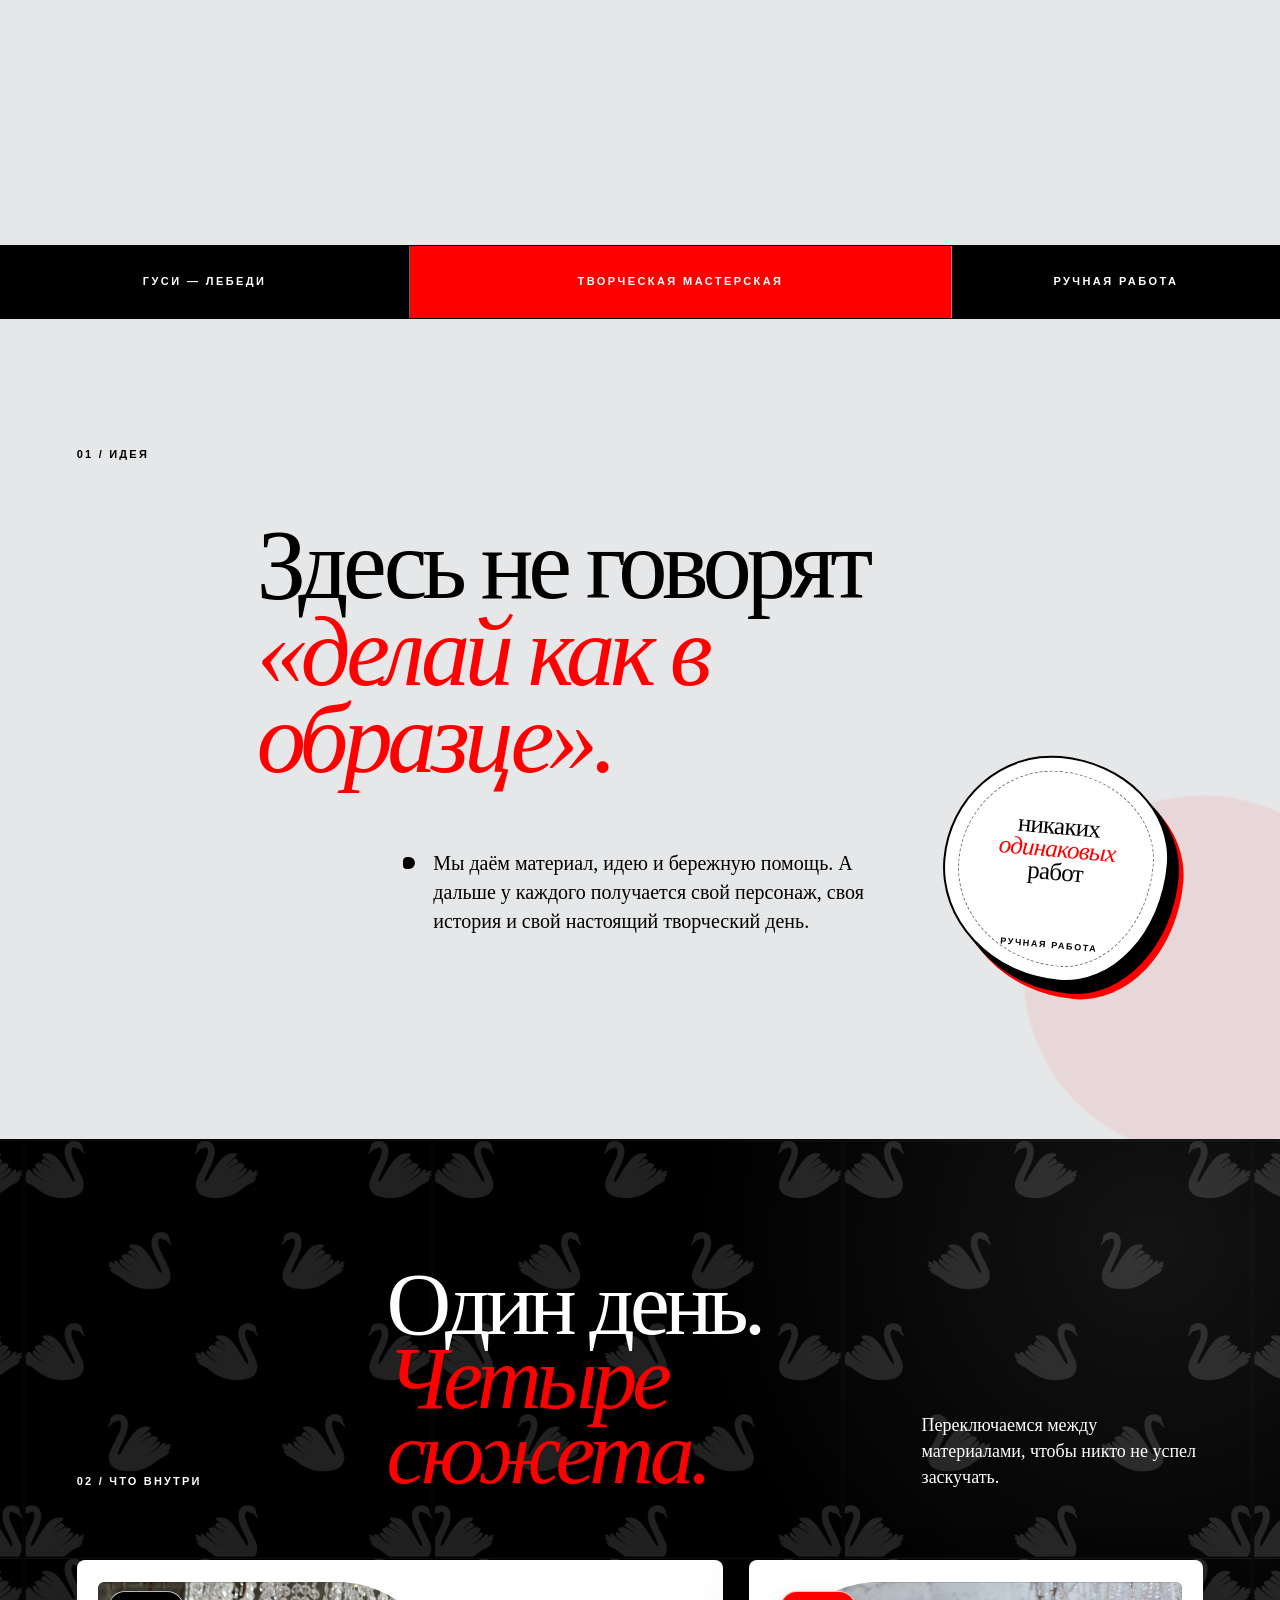
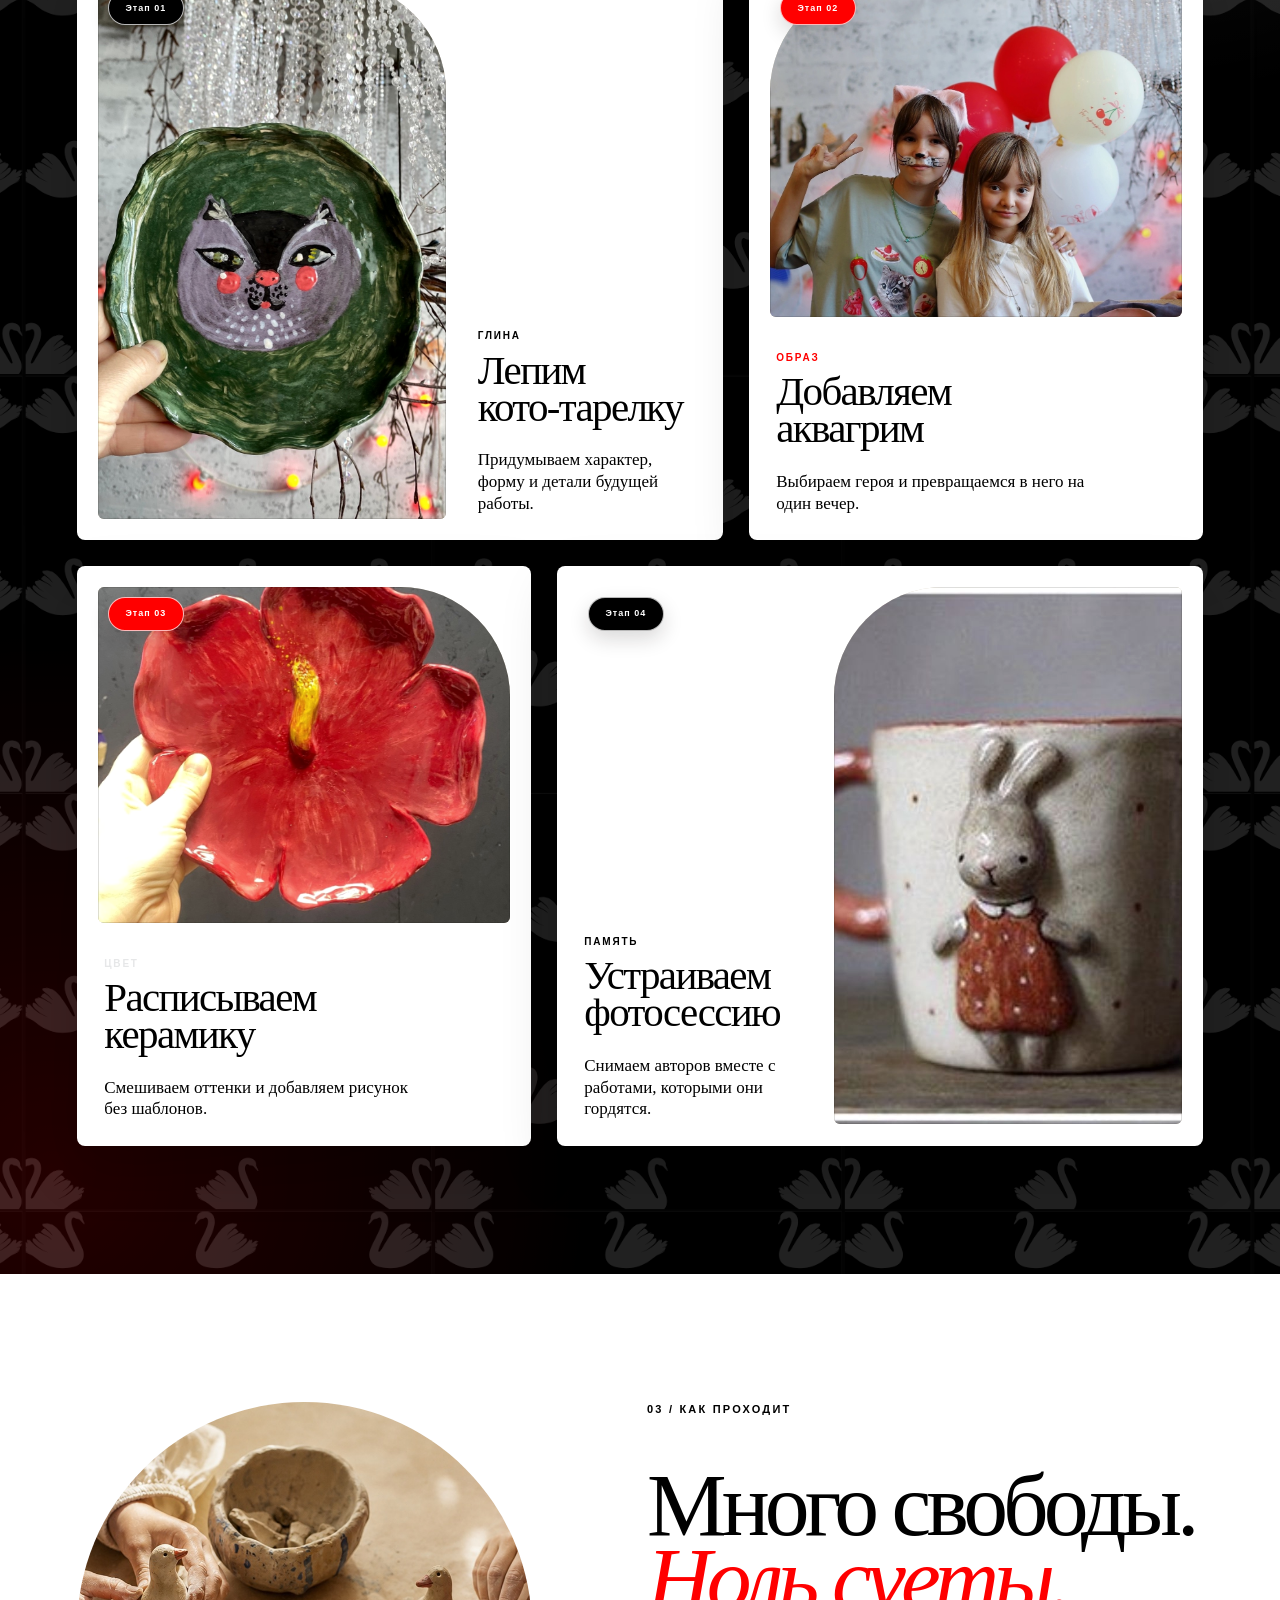
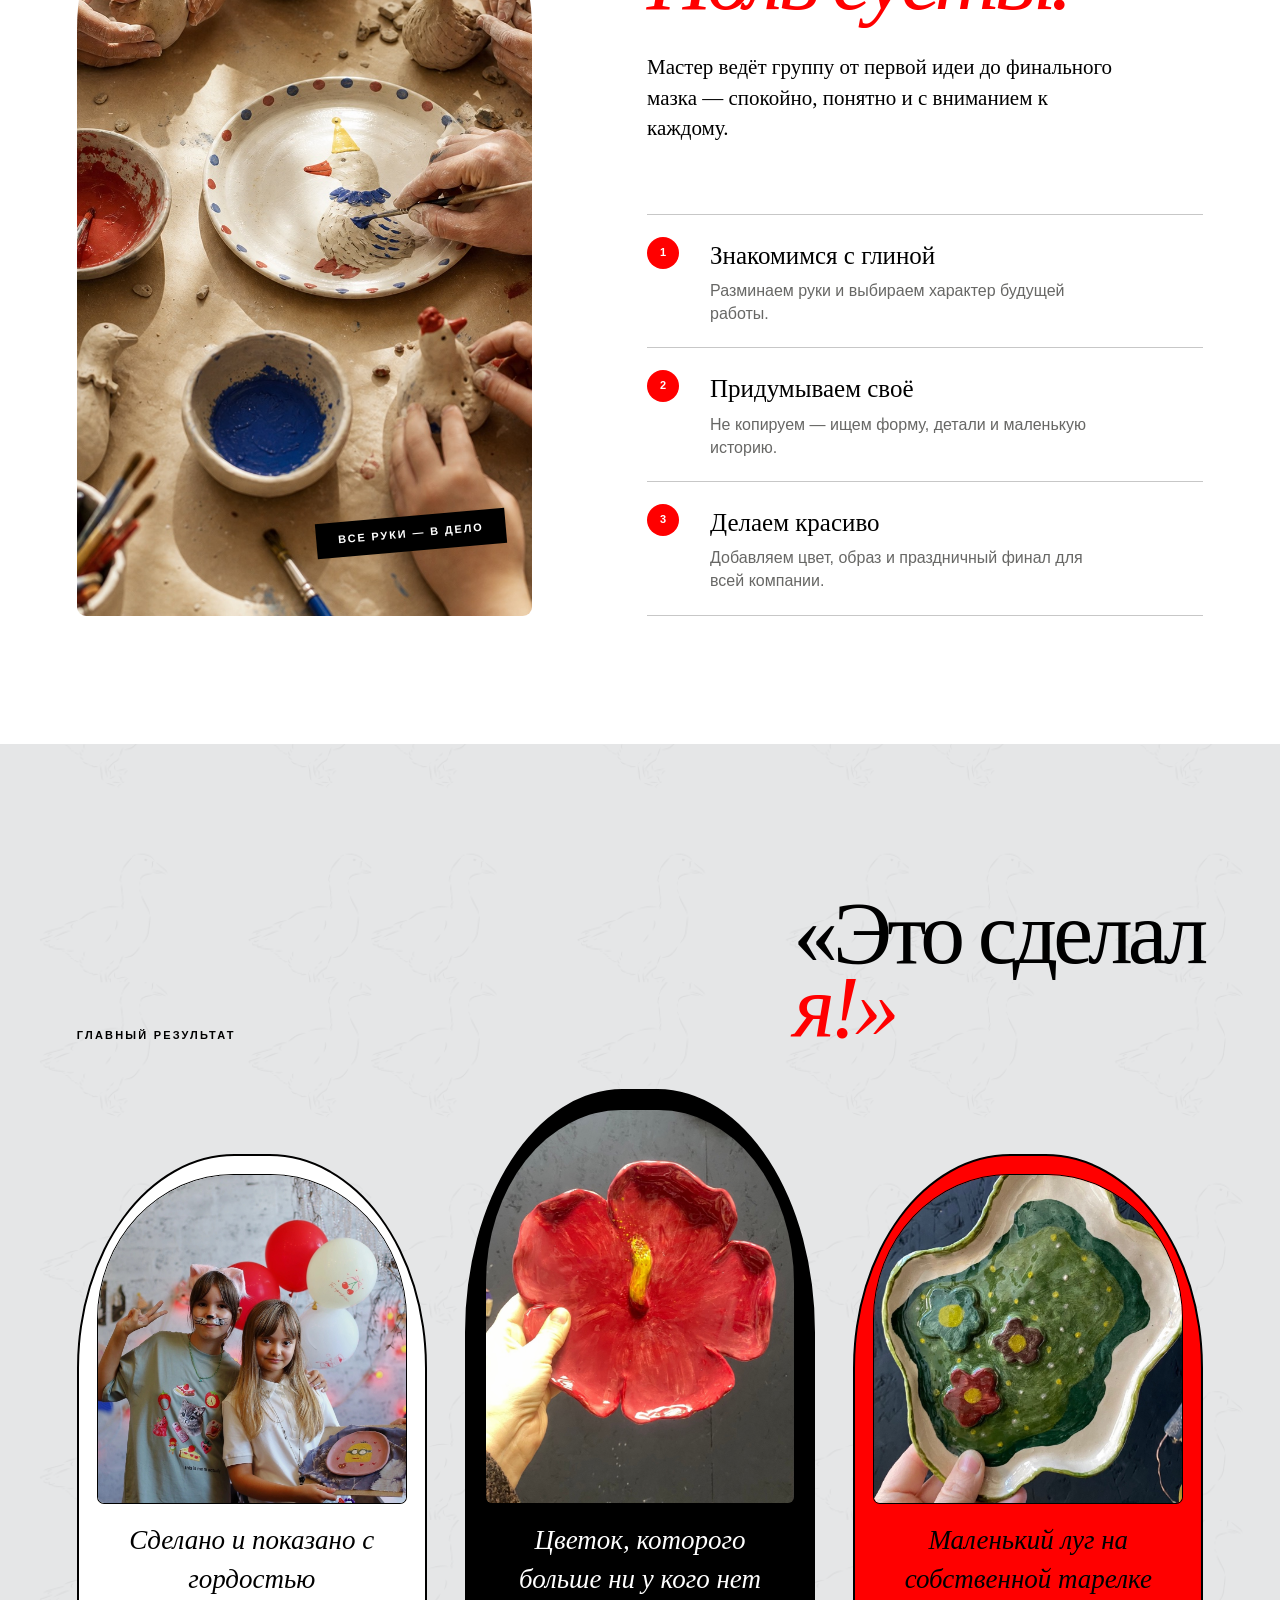
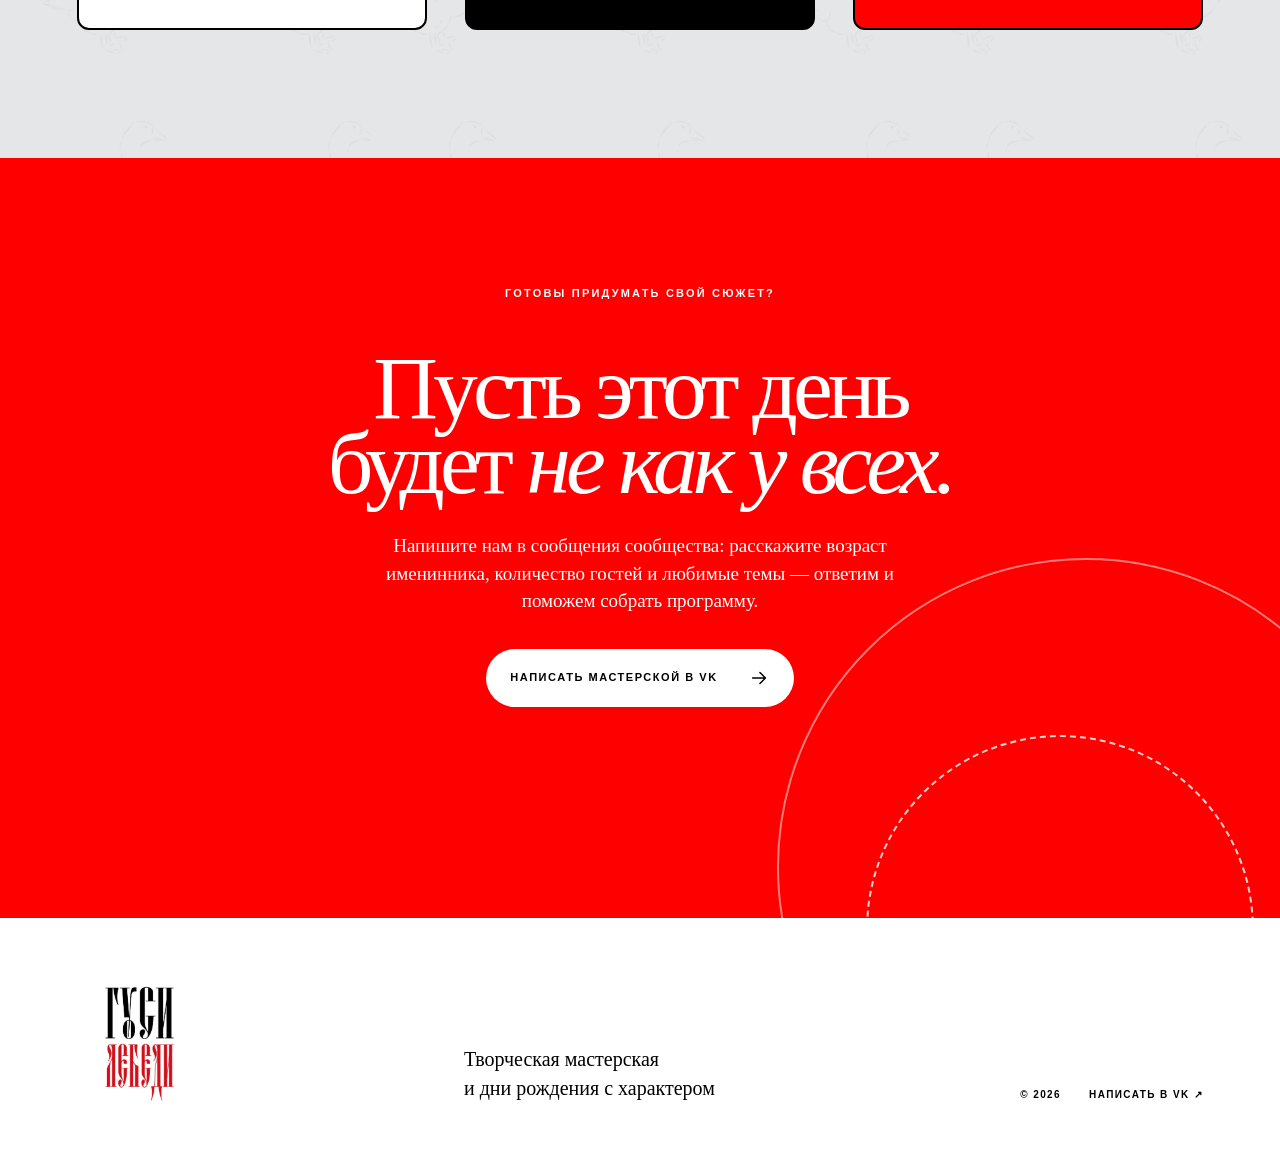
==== commit dfa55e80: "Move goose pattern into program background" ====
--- a/index.html
+++ b/index.html
@@ -173,12 +173,6 @@
         </div>
       </section>
 
-      <div class="goose-pattern-break" aria-hidden="true">
-        <span class="pattern-gray"></span>
-        <span class="pattern-black"></span>
-        <span class="pattern-red"></span>
-      </div>
-
       <section class="process section" id="process">
         <div class="process-photo reveal">
           <img
--- a/styles.css
+++ b/styles.css
@@ -633,11 +633,29 @@
 }
 
 .program {
+  overflow: hidden;
   color: var(--paper-light);
   background:
     radial-gradient(circle at 90% 6%, rgba(255, 255, 255, 0.09), transparent 24%),
     radial-gradient(circle at 4% 94%, rgba(255, 0, 0, 0.17), transparent 27%),
     var(--ink);
+}
+
+.program::before {
+  position: absolute;
+  inset: 0;
+  pointer-events: none;
+  content: "";
+  opacity: 0.13;
+  background-image: url("assets/goose-pattern-black.png");
+  background-position: center top;
+  background-repeat: repeat;
+  background-size: clamp(330px, 32vw, 520px) auto;
+}
+
+.program > * {
+  position: relative;
+  z-index: 1;
 }
 
 .program .section-heading h2 em { color: var(--red); }
@@ -826,32 +844,6 @@
   text-transform: none;
   letter-spacing: 0;
 }
-
-.goose-pattern-break {
-  display: grid;
-  height: clamp(190px, 17vw, 290px);
-  overflow: hidden;
-  grid-template-columns: 1.15fr 0.9fr 0.75fr;
-  border-top: 1px solid var(--ink);
-  border-bottom: 1px solid var(--ink);
-}
-
-.goose-pattern-break span {
-  display: block;
-  min-width: 0;
-  border-right: 1px solid var(--ink);
-  background-position: center;
-  background-repeat: repeat;
-  background-size: clamp(300px, 31vw, 500px) auto;
-}
-
-.goose-pattern-break span:last-child {
-  border-right: 0;
-}
-
-.pattern-gray { background-image: url("assets/goose-pattern-gray.png"); }
-.pattern-black { background-image: url("assets/goose-pattern-black.png"); }
-.pattern-red { background-image: url("assets/goose-pattern-red.png"); }
 
 .process {
   display: grid;
@@ -1436,22 +1428,14 @@
     display: none;
   }
 
-  .goose-pattern-break {
-    height: 165px;
-    grid-template-columns: 1fr 0.8fr;
-  }
-
-  .goose-pattern-break span {
-    background-size: 310px auto;
-  }
-
-  .goose-pattern-break .pattern-black {
-    display: none;
-  }
-
   .results::before {
     opacity: 0.04;
     background-size: 360px auto;
+  }
+
+  .program::before {
+    opacity: 0.1;
+    background-size: 320px auto;
   }
 
   .manifesto {
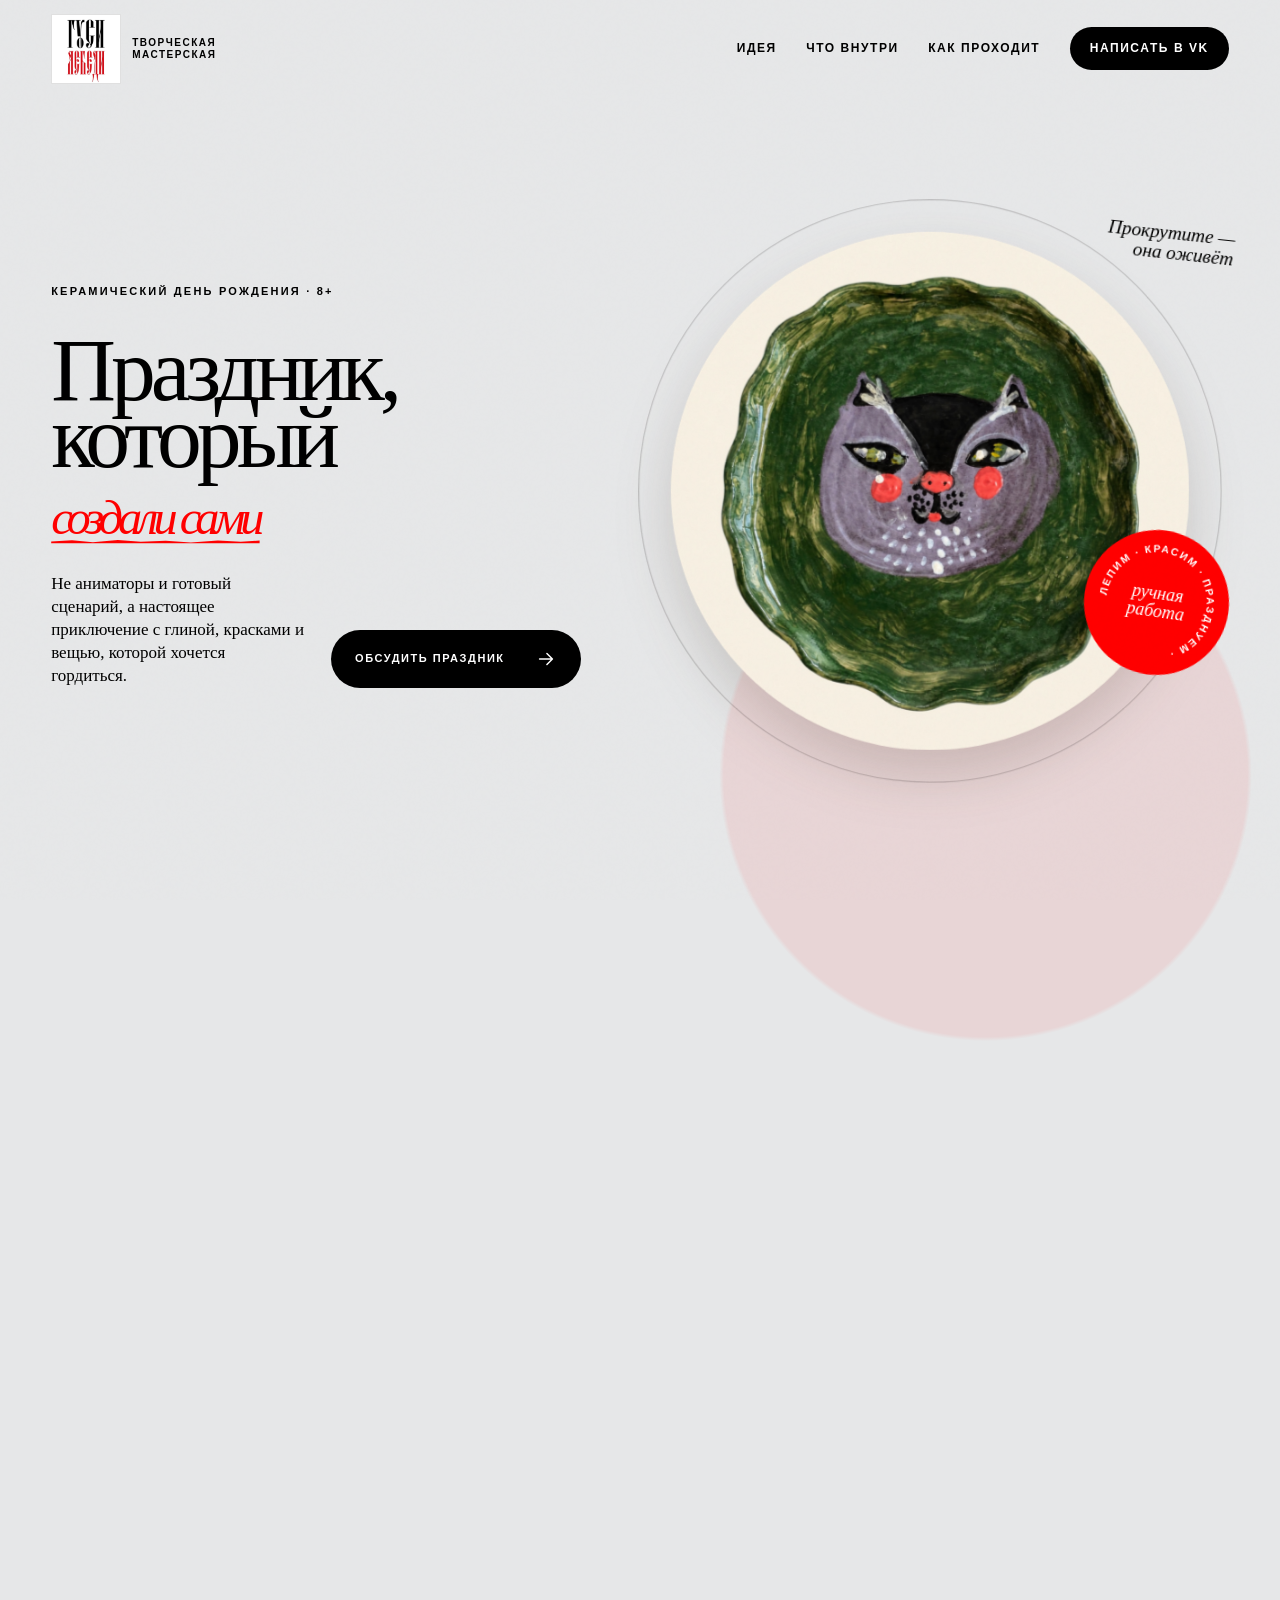
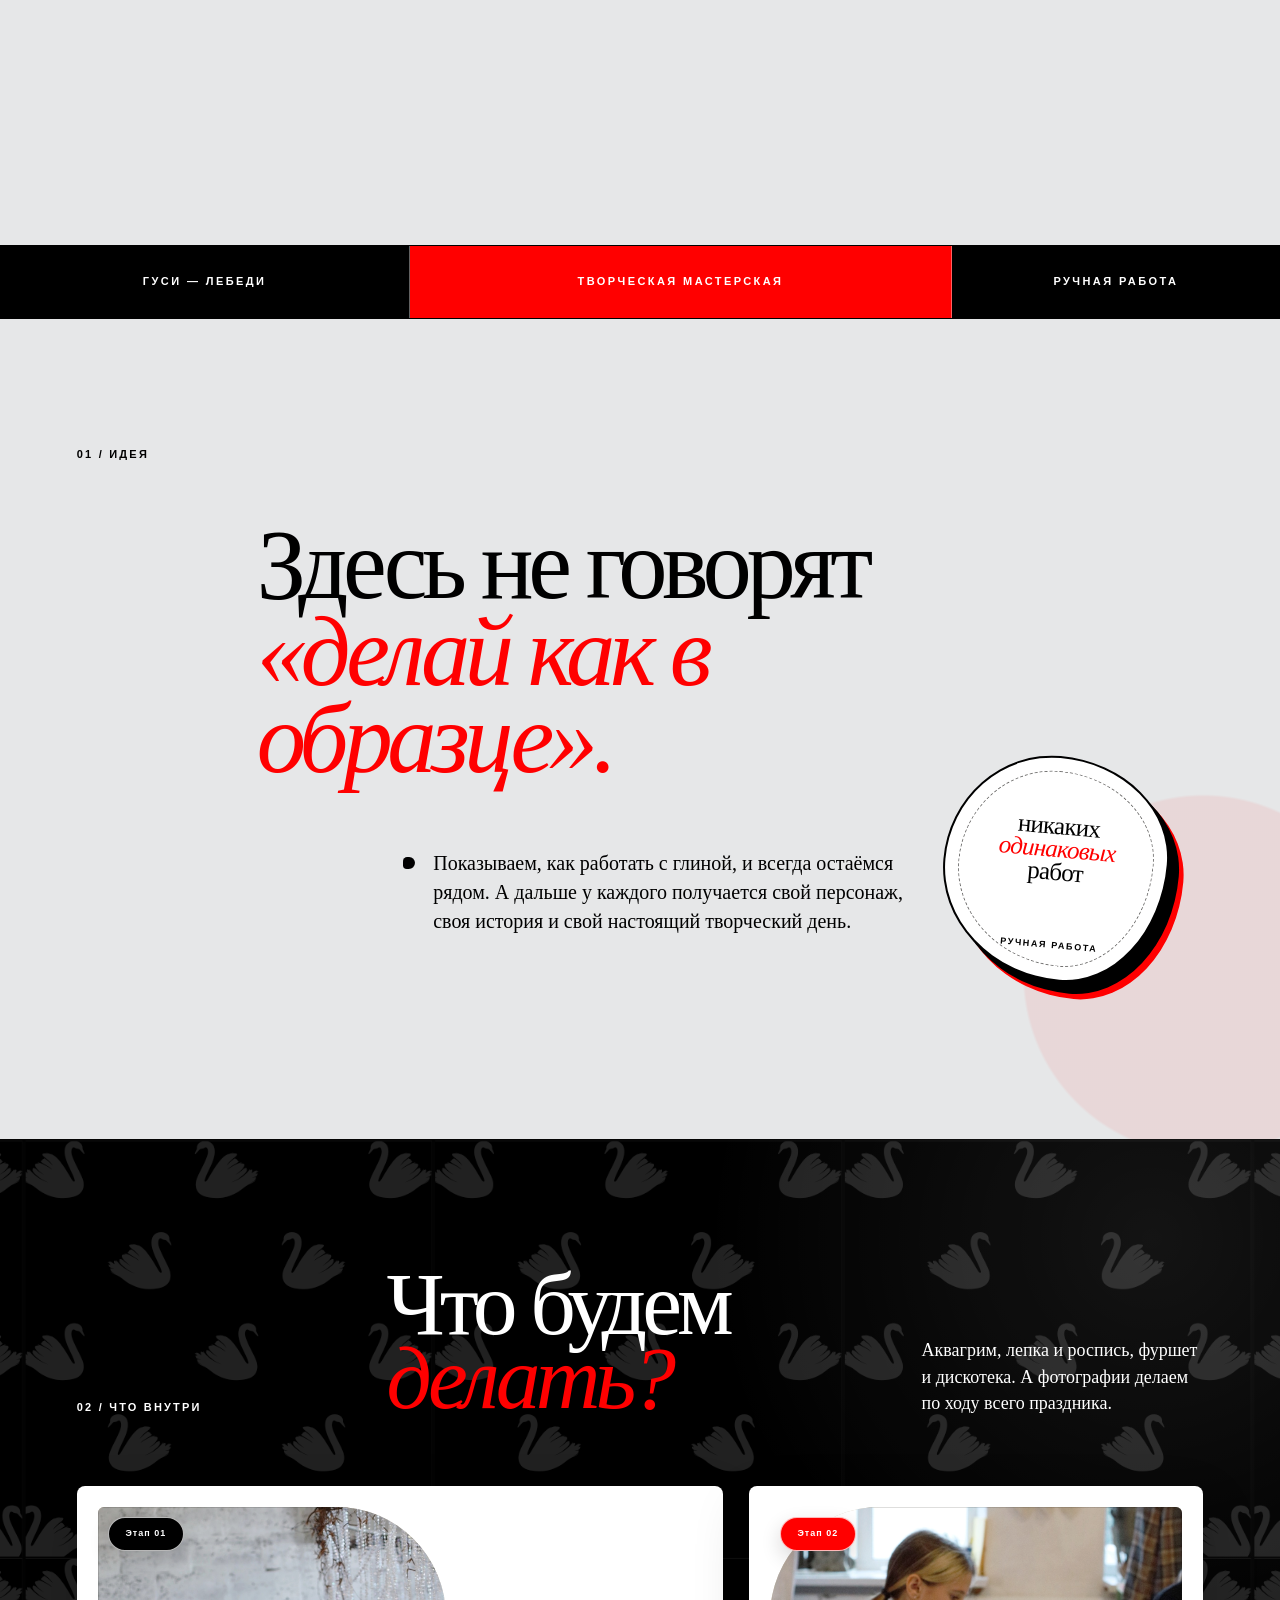
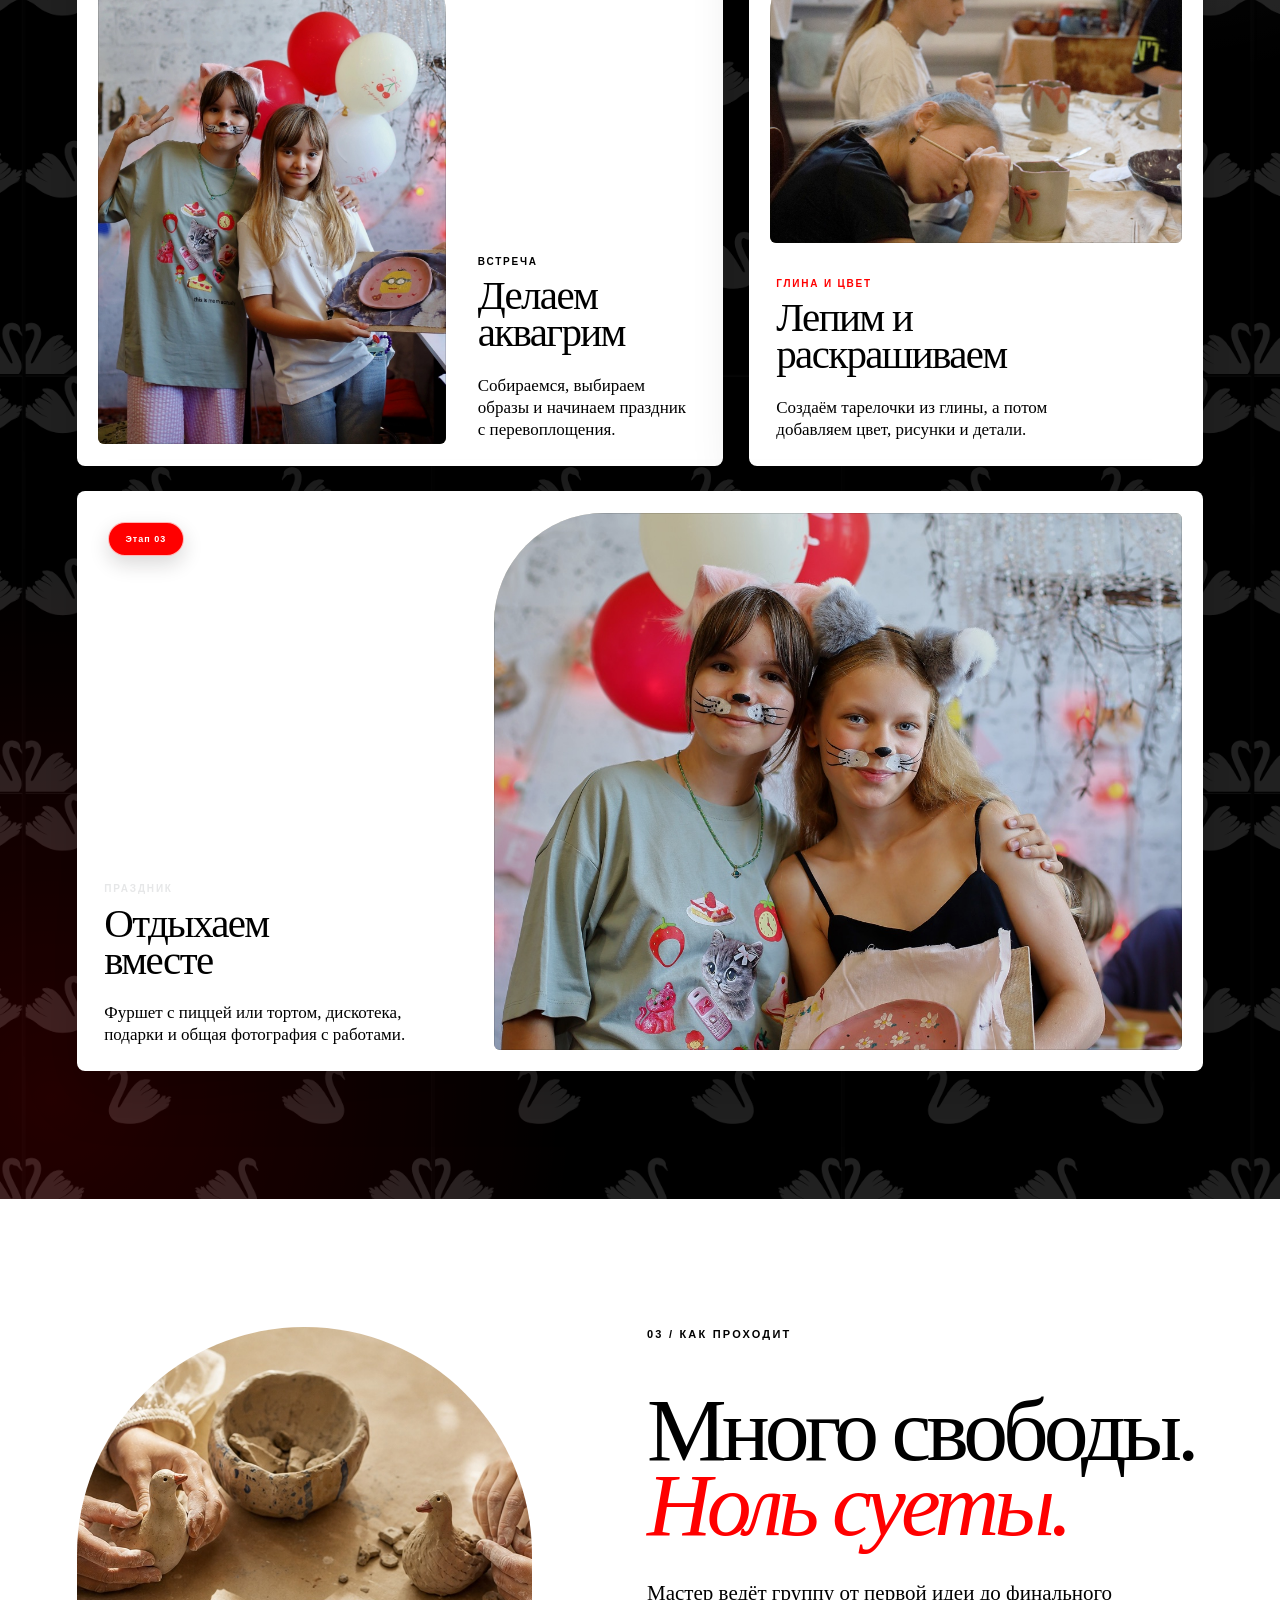
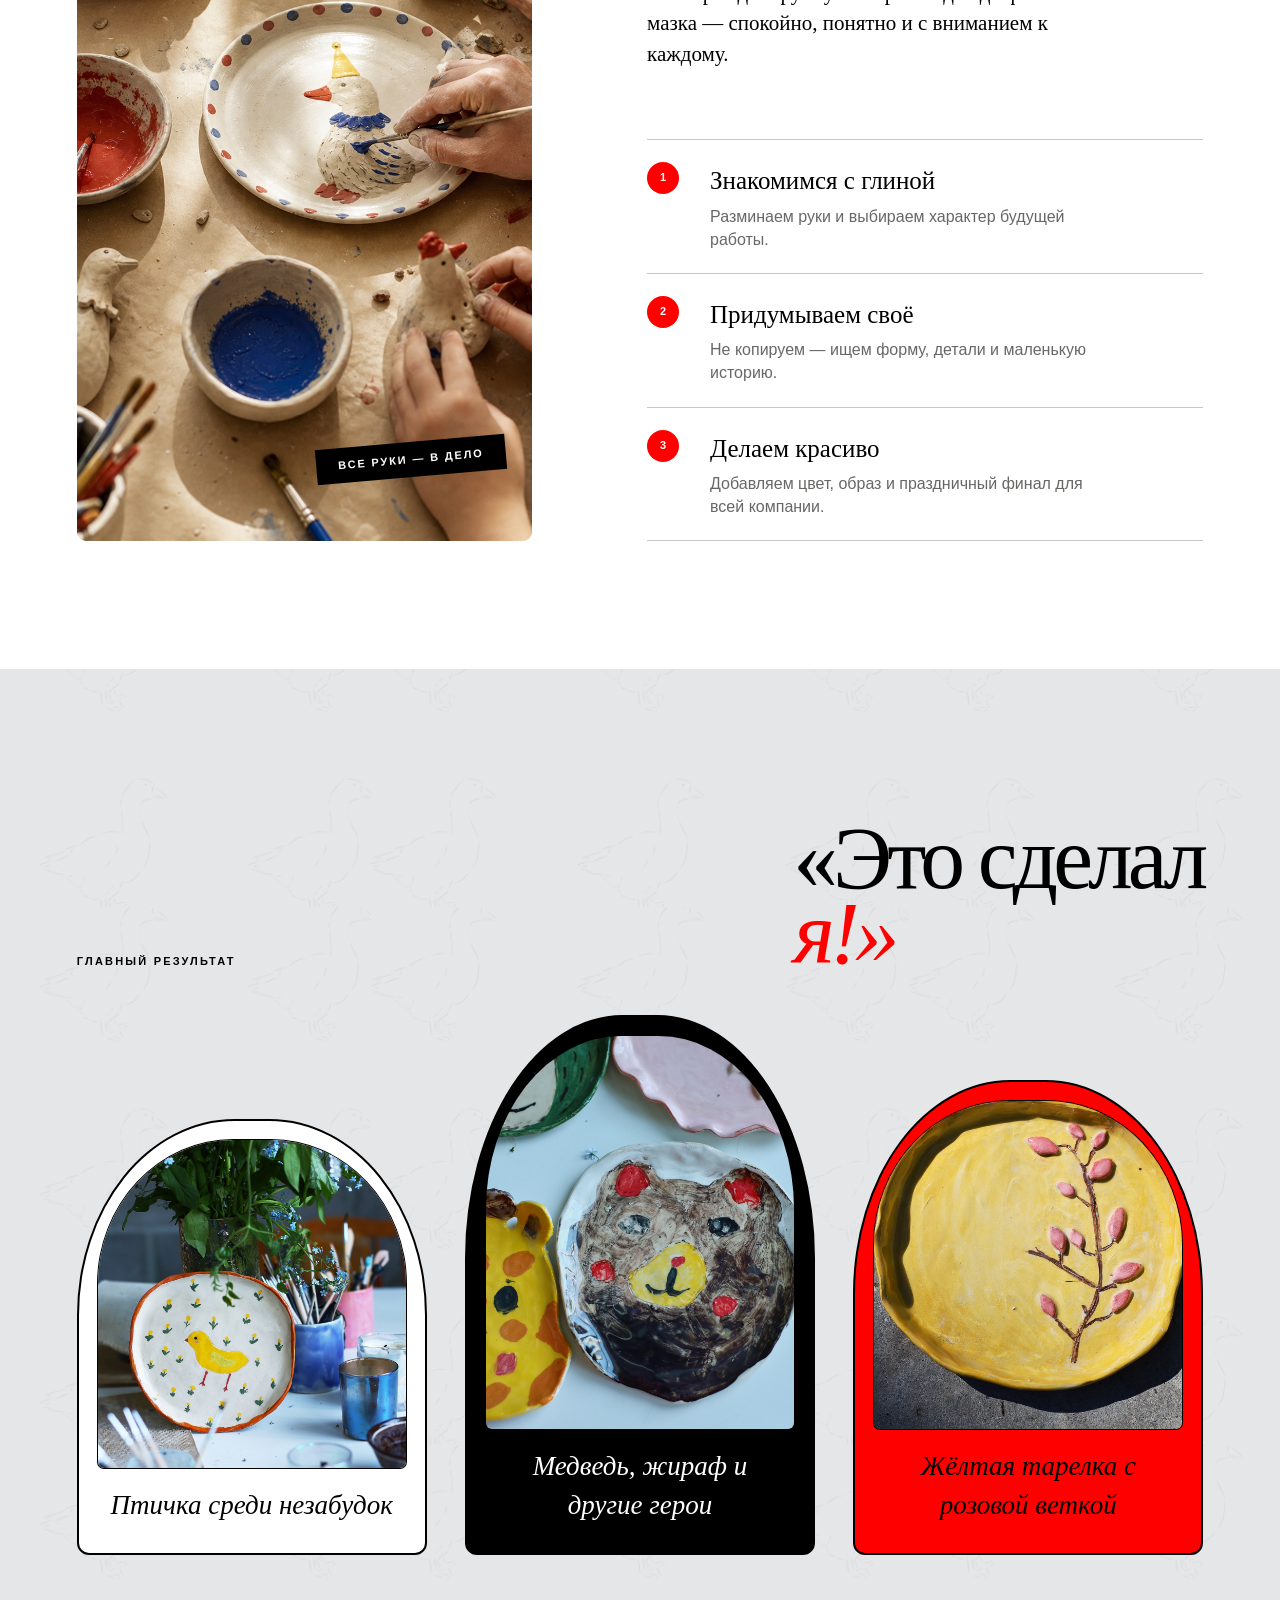
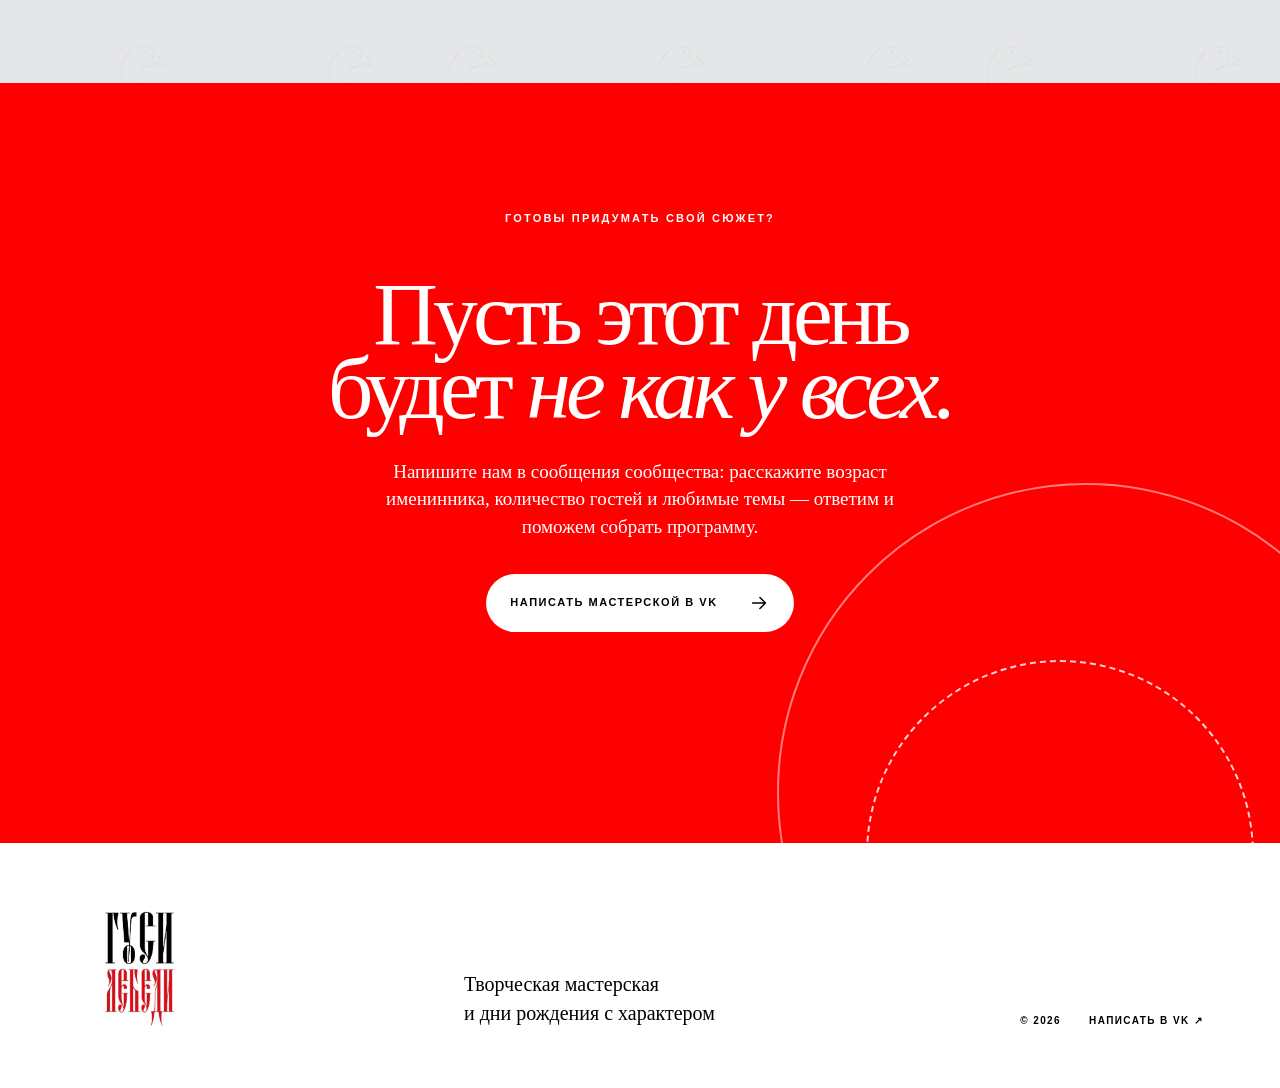
==== commit ddfb9010: "Update birthday flow and photos" ====
--- a/index.html
+++ b/index.html
@@ -104,7 +104,7 @@
           <div class="manifesto-note reveal">
             <span class="ink-dot" aria-hidden="true"></span>
             <p>
-              Мы даём материал, идею и бережную помощь. А дальше у каждого получается
+              Показываем, как работать с глиной, и всегда остаёмся рядом. А дальше у каждого получается
               свой персонаж, своя история и свой настоящий творческий день.
             </p>
           </div>
@@ -118,56 +118,44 @@
       <section class="program section" id="program">
         <div class="section-heading reveal">
           <div class="section-index">02 / Что внутри</div>
-          <h2>Один день.<br /><em>Четыре сюжета.</em></h2>
-          <p>Переключаемся между материалами, чтобы никто не успел заскучать.</p>
+          <h2>Что будем<br /><em>делать?</em></h2>
+          <p>Аквагрим, лепка и роспись, фуршет и дискотека. А фотографии делаем по ходу всего праздника.</p>
         </div>
 
         <div class="program-list">
           <article class="program-card card-cobalt reveal">
             <div class="program-number">Этап 01</div>
             <div class="program-media">
-              <img src="assets/real-cat-plate.jpg" alt="Керамическая тарелка с котом" loading="lazy" data-image-slot="program-clay" />
+              <img src="assets/real-kids.jpg" alt="Участницы праздника с аквагримом" loading="lazy" data-image-slot="program-face" />
             </div>
             <div class="program-copy">
-              <p>Глина</p>
-              <h3>Лепим<br />кото-тарелку</h3>
-              <p class="program-description">Придумываем характер, форму и детали будущей работы.</p>
+              <p>Встреча</p>
+              <h3>Делаем<br />аквагрим</h3>
+              <p class="program-description">Собираемся, выбираем образы и начинаем праздник с перевоплощения.</p>
             </div>
           </article>
 
           <article class="program-card card-red reveal">
             <div class="program-number">Этап 02</div>
             <div class="program-media">
-              <img src="assets/real-kids.jpg" alt="Участницы праздника с аквагримом" loading="lazy" data-image-slot="program-face" />
+              <img src="assets/birthday-ceramics-process.jpg" alt="Девочка расписывает керамическую работу за общим столом" loading="lazy" data-image-slot="program-clay" />
             </div>
             <div class="program-copy">
-              <p>Образ</p>
-              <h3>Добавляем<br />аквагрим</h3>
-              <p class="program-description">Выбираем героя и превращаемся в него на один вечер.</p>
+              <p>Глина и цвет</p>
+              <h3>Лепим и<br />раскрашиваем</h3>
+              <p class="program-description">Создаём тарелочки из глины, а потом добавляем цвет, рисунки и детали.</p>
             </div>
           </article>
 
           <article class="program-card card-yellow reveal">
             <div class="program-number">Этап 03</div>
             <div class="program-media">
-              <img src="assets/real-flower-plate.jpg" alt="Красная керамическая тарелка-цветок" loading="lazy" data-image-slot="program-paint" />
+              <img src="assets/birthday-final-photo.jpg" alt="Участницы праздника с аквагримом показывают готовую тарелку" loading="lazy" data-image-slot="program-photo" />
             </div>
             <div class="program-copy">
-              <p>Цвет</p>
-              <h3>Расписываем<br />керамику</h3>
-              <p class="program-description">Смешиваем оттенки и добавляем рисунок без шаблонов.</p>
-            </div>
-          </article>
-
-          <article class="program-card card-ivory reveal">
-            <div class="program-number">Этап 04</div>
-            <div class="program-media">
-              <img src="assets/real-bunny-cup.jpg" alt="Керамическая кружка с зайцем" loading="lazy" data-image-slot="program-photo" />
-            </div>
-            <div class="program-copy">
-              <p>Память</p>
-              <h3>Устраиваем<br />фотосессию</h3>
-              <p class="program-description">Снимаем авторов вместе с работами, которыми они гордятся.</p>
+              <p>Праздник</p>
+              <h3>Отдыхаем<br />вместе</h3>
+              <p class="program-description">Фуршет с пиццей или тортом, дискотека, подарки и общая фотография с работами.</p>
             </div>
           </article>
         </div>
@@ -216,16 +204,16 @@
         </div>
         <div class="result-objects">
           <article class="object-card object-cat reveal">
-            <img src="assets/real-kids.jpg" alt="Дети показывают сделанную керамическую тарелку" loading="lazy" data-image-slot="result-one" />
-            <p>Сделано и показано с гордостью</p>
+            <img src="assets/ceramic-bird-still-life.jpg" alt="Керамическая тарелка с жёлтой птицей среди цветов" loading="lazy" data-image-slot="result-one" />
+            <p>Птичка среди незабудок</p>
           </article>
           <article class="object-card object-goose reveal">
-            <img src="assets/real-flower-plate.jpg" alt="Красная керамическая тарелка в форме цветка" loading="lazy" data-image-slot="result-two" />
-            <p>Цветок, которого больше ни у кого нет</p>
+            <img src="assets/ceramic-animal-plates.jpg" alt="Детские керамические тарелки с медведем и другими животными" loading="lazy" data-image-slot="result-two" />
+            <p>Медведь, жираф и другие герои</p>
           </article>
           <article class="object-card object-plate reveal">
-            <img src="assets/real-meadow-plate.jpg" alt="Керамическая тарелка с цветочным лугом" loading="lazy" data-image-slot="result-three" />
-            <p>Маленький луг на собственной тарелке</p>
+            <img src="assets/ceramic-yellow-plate.jpg" alt="Жёлтая керамическая тарелка с розовой веткой" loading="lazy" data-image-slot="result-three" />
+            <p>Жёлтая тарелка с розовой веткой</p>
           </article>
         </div>
       </section>
--- a/styles.css
+++ b/styles.css
@@ -722,7 +722,7 @@
 }
 
 .program-card:nth-child(1),
-.program-card:nth-child(4) {
+.program-card:nth-child(3) {
   min-height: 580px;
   grid-column: span 7;
   grid-template-columns: minmax(0, 1.45fr) minmax(230px, 0.78fr);
@@ -730,11 +730,12 @@
   align-items: stretch;
 }
 
-.program-card:nth-child(4) {
+.program-card:nth-child(3) {
+  grid-column: 1 / -1;
   grid-template-columns: minmax(230px, 0.78fr) minmax(0, 1.45fr);
 }
 
-.program-card:nth-child(4) .program-media { order: 2; }
+.program-card:nth-child(3) .program-media { order: 2; }
 
 .card-cobalt { --accent: var(--blue); }
 .card-red { --accent: var(--red); }
@@ -776,7 +777,7 @@
 }
 
 .program-card:nth-child(2) .program-media,
-.program-card:nth-child(4) .program-media { border-radius: 110px 6px 6px 6px; }
+.program-card:nth-child(3) .program-media { border-radius: 110px 6px 6px 6px; }
 
 .program-media img {
   position: absolute;
@@ -794,10 +795,9 @@
   transform: scale(1.035);
 }
 
-.program-card:nth-child(1) .program-media img { object-position: 50% 48%; }
-.program-card:nth-child(2) .program-media img { object-position: 50% 27%; }
+.program-card:nth-child(1) .program-media img { object-position: 50% 27%; }
+.program-card:nth-child(2) .program-media img { object-position: 50% 48%; }
 .program-card:nth-child(3) .program-media img { object-position: 50% 48%; }
-.program-card:nth-child(4) .program-media img { object-position: 50% 50%; }
 
 .program-media::after {
   position: absolute;
@@ -1014,20 +1014,18 @@
   min-height: 470px;
   color: white;
   background: var(--ink);
-  transform: rotate(3deg);
 }
 
 .object-card:nth-child(3) {
   background: var(--red);
-  transform: rotate(-3deg);
-}
-
-.result-objects .object-card:hover { transform: translateY(-15px) rotate(-2deg); }
-.result-objects .object-card:nth-child(2):hover { transform: translateY(-15px) rotate(1deg); }
-.result-objects .object-card:nth-child(3):hover { transform: translateY(-15px) rotate(-1deg); }
-
-.result-objects .object-card:hover {
-  box-shadow: 0 24px 46px rgba(22, 21, 19, 0.2);
+}
+
+@media (min-width: 781px) and (hover: hover) and (pointer: fine) {
+  .result-objects .object-card:hover { transform: translateY(-15px); }
+
+  .result-objects .object-card:hover {
+    box-shadow: 0 24px 46px rgba(22, 21, 19, 0.2);
+  }
 }
 
 .object-card img {
@@ -1229,14 +1227,14 @@
 
   .program-card,
   .program-card:nth-child(1),
-  .program-card:nth-child(4) {
+  .program-card:nth-child(3) {
     min-height: 560px;
     grid-column: span 1;
     grid-template-columns: 1fr;
     grid-template-rows: minmax(330px, 1fr) auto;
   }
 
-  .program-card:nth-child(4) .program-media {
+  .program-card:nth-child(3) .program-media {
     order: 0;
   }
 
@@ -1476,7 +1474,7 @@
 
   .program-card,
   .program-card:nth-child(1),
-  .program-card:nth-child(4) {
+  .program-card:nth-child(3) {
     min-height: 0;
     grid-template-rows: minmax(300px, 62vw) auto;
     padding: 14px;
@@ -1490,7 +1488,7 @@
   .program-number { top: 28px; left: 28px; }
   .program-media,
   .program-card:nth-child(2) .program-media,
-  .program-card:nth-child(4) .program-media { border-radius: 5px 78px 5px 5px; }
+  .program-card:nth-child(3) .program-media { border-radius: 5px 78px 5px 5px; }
   .program-copy { padding: 16px 8px 10px; }
   .program-card .program-description { margin-top: 18px; font-size: 16px; }
 
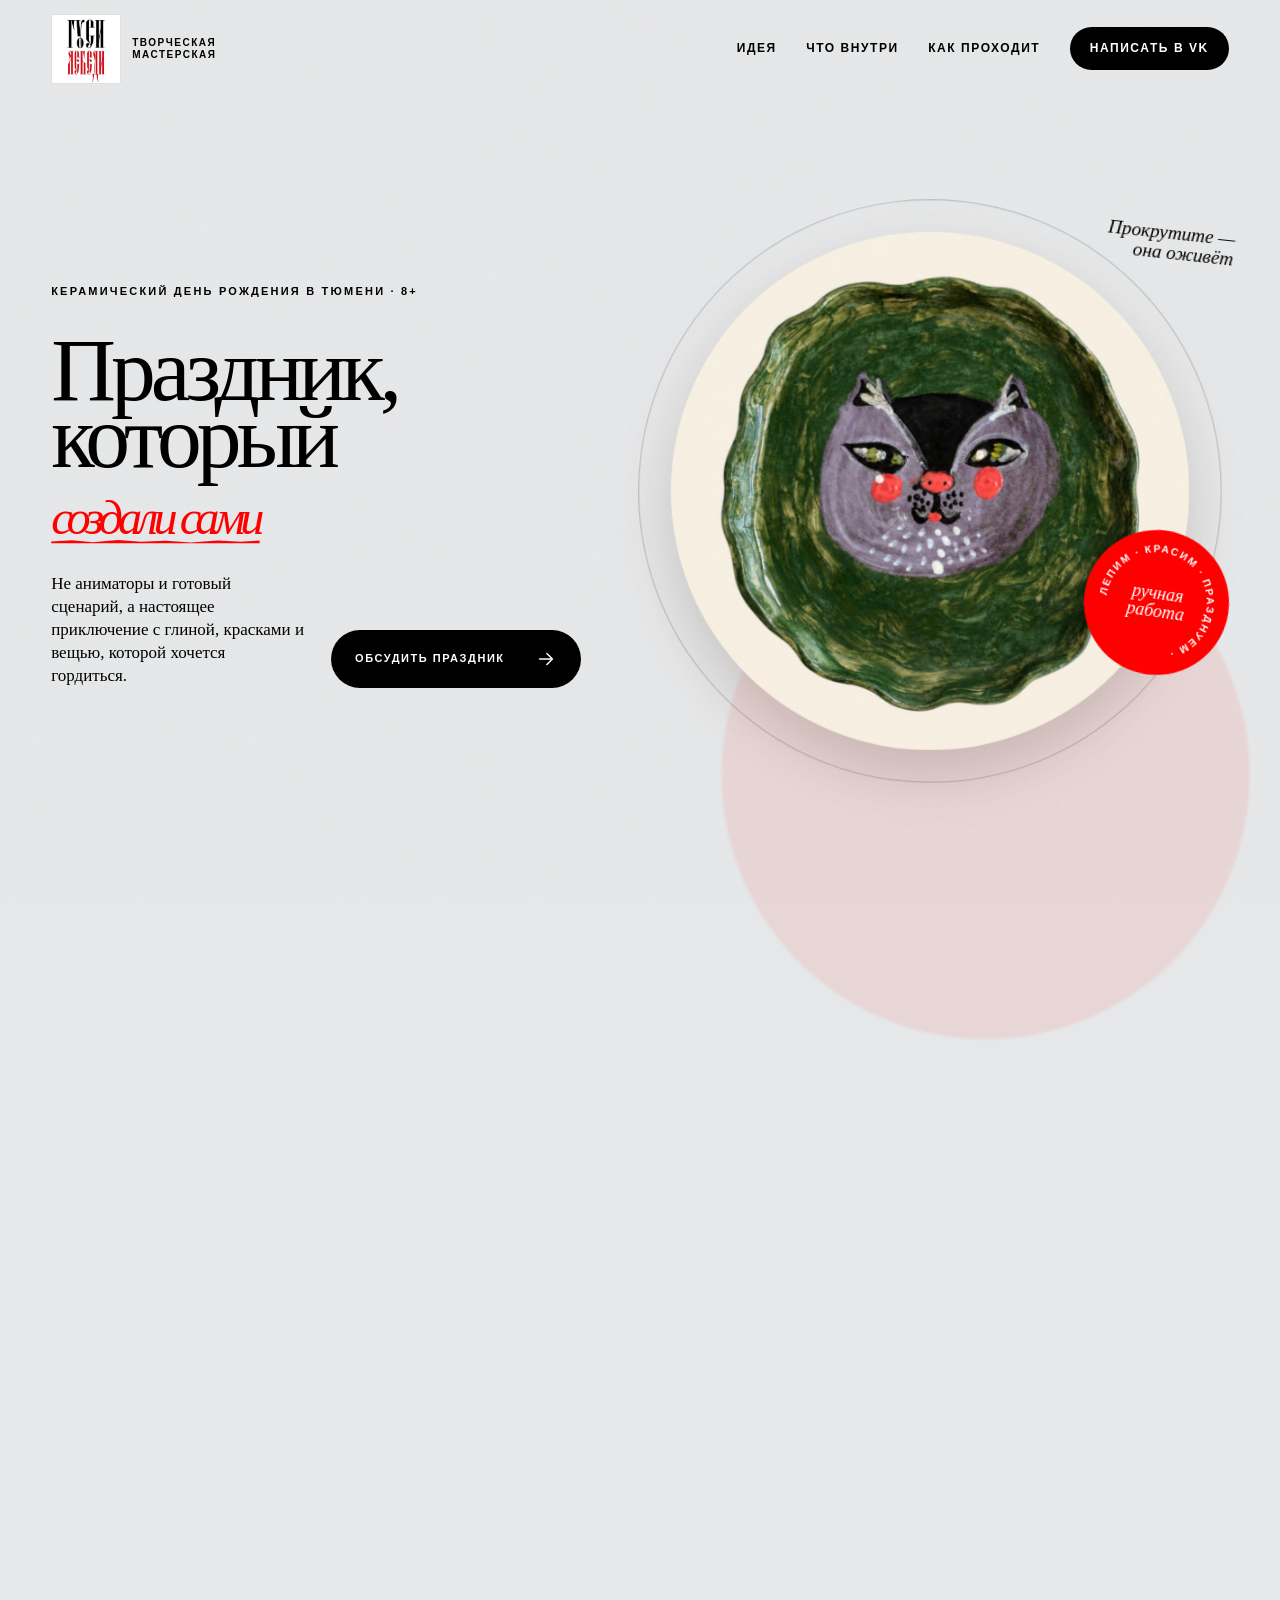
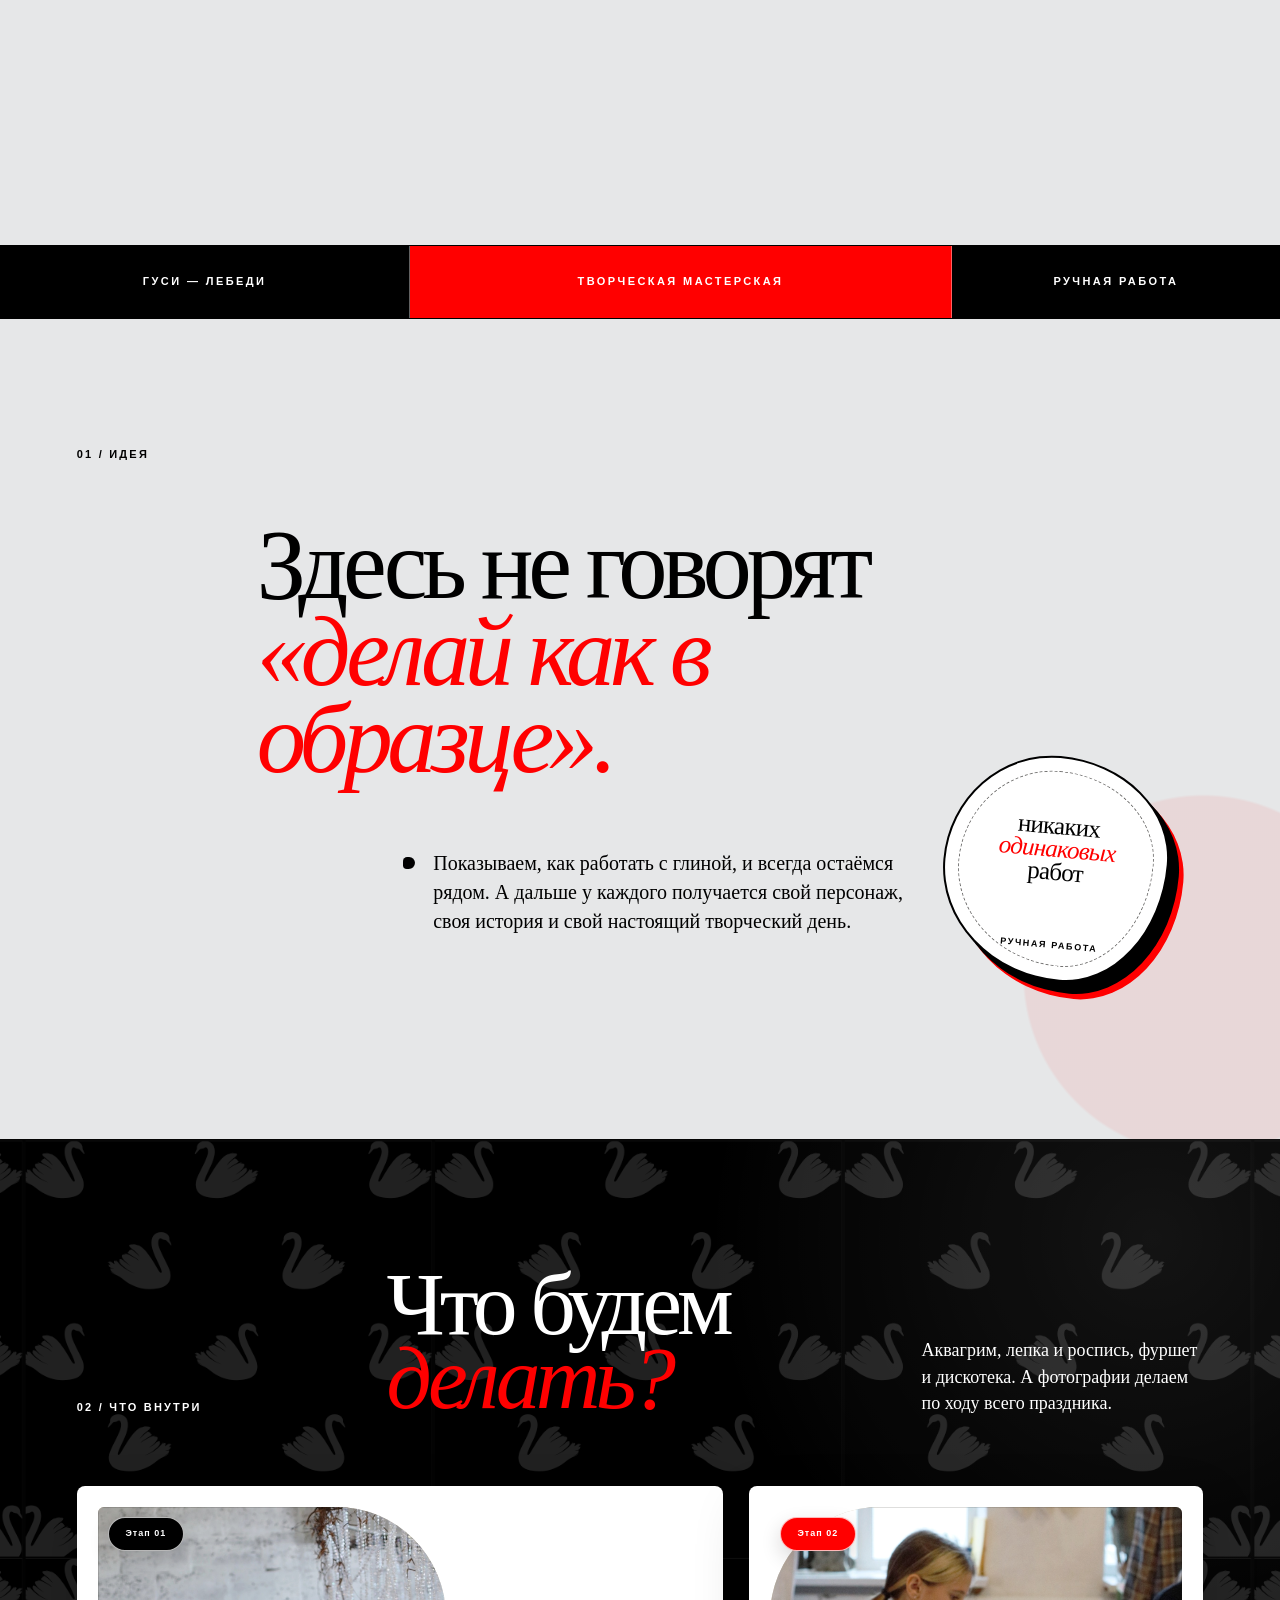
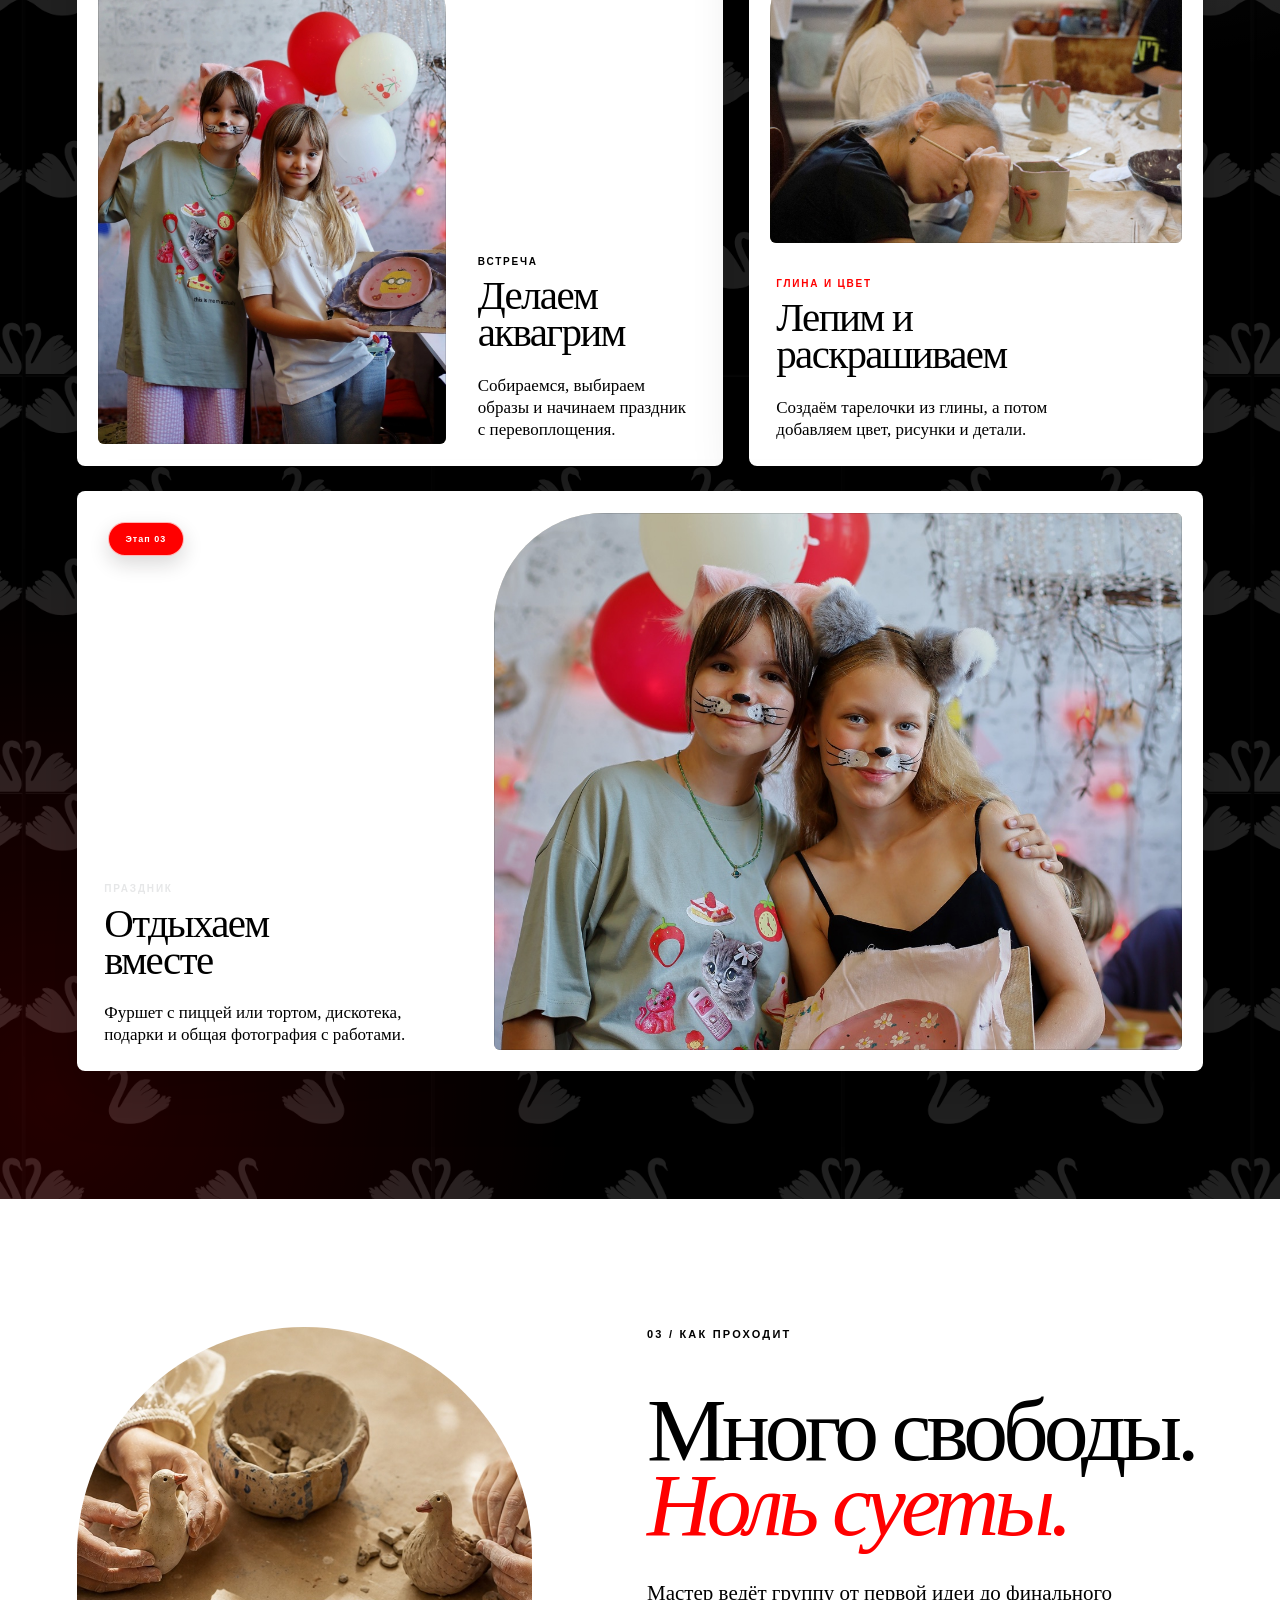
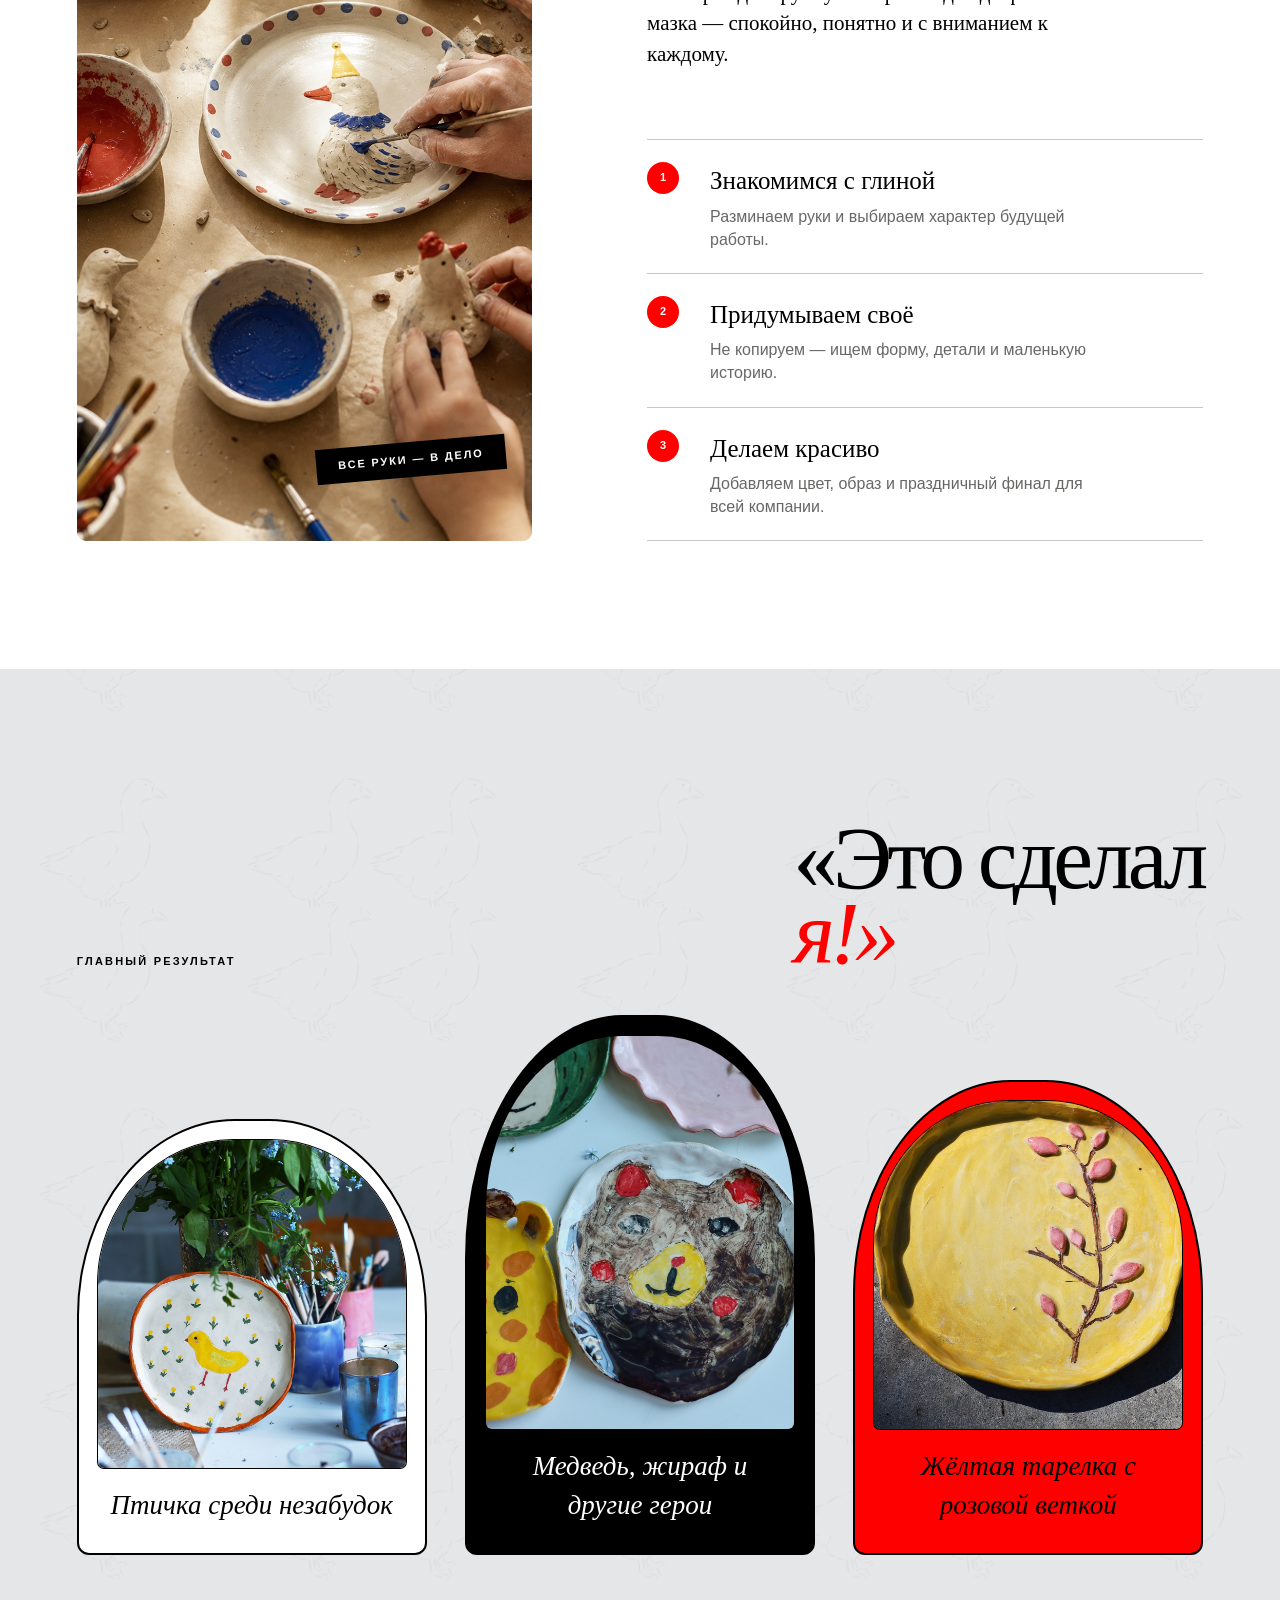
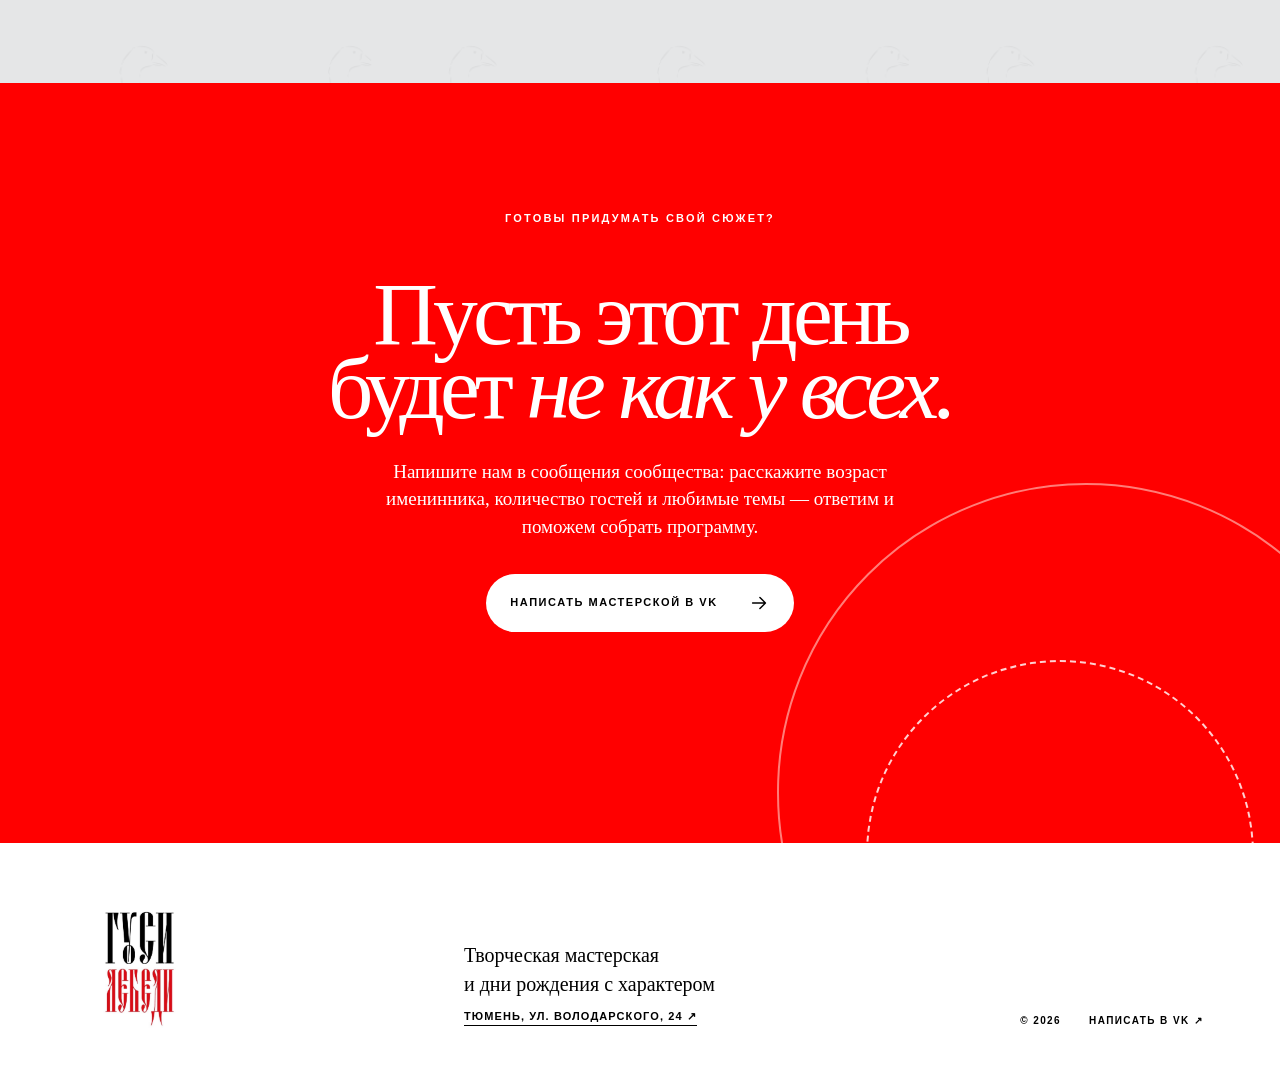
==== commit b750ae7c: "Sync repository with production site Bring the repo in line with what is deployed on gusilebedy.ru: " ====
--- a/index.html
+++ b/index.html
@@ -5,14 +5,64 @@
     <meta name="viewport" content="width=device-width, initial-scale=1.0" />
     <meta
       name="description"
-      content="Творческие дни рождения в гончарной мастерской «Гуси-Лебеди»: лепка, роспись, аквагрим и фотосессия."
+      content="Творческий день рождения для детей 8+ в Тюмени: аквагрим, лепка и роспись керамических тарелок, фуршет, дискотека и фотографии."
     />
+    <meta name="robots" content="index, follow, max-image-preview:large, max-snippet:-1, max-video-preview:-1" />
     <meta name="theme-color" content="#e6e7e8" />
-    <title>Гуси-Лебеди — творческие дни рождения</title>
-    <link rel="icon" href="assets/gusi-lebedi-logo.png" />
+    <meta property="og:locale" content="ru_RU" />
+    <meta property="og:type" content="website" />
+    <meta property="og:site_name" content="Гуси-Лебеди" />
+    <meta property="og:title" content="День рождения в гончарной мастерской Тюмени | Гуси-Лебеди" />
+    <meta
+      property="og:description"
+      content="Творческий праздник для детей 8+: аквагрим, лепка и роспись тарелок, фуршет, дискотека и фотографии."
+    />
+    <meta property="og:url" content="https://gusilebedy.ru/" />
+    <meta property="og:image" content="https://gusilebedy.ru/assets/hero-cat-plate.jpg" />
+    <meta property="og:image:width" content="1254" />
+    <meta property="og:image:height" content="1254" />
+    <meta property="og:image:alt" content="Керамическая тарелка с нарисованным котом из мастерской Гуси-Лебеди" />
+    <meta name="twitter:card" content="summary_large_image" />
+    <meta name="twitter:title" content="День рождения в гончарной мастерской Тюмени | Гуси-Лебеди" />
+    <meta
+      name="twitter:description"
+      content="Творческий праздник для детей 8+: аквагрим, лепка и роспись тарелок, фуршет, дискотека и фотографии."
+    />
+    <meta name="twitter:image" content="https://gusilebedy.ru/assets/hero-cat-plate.jpg" />
+    <title>День рождения в гончарной мастерской Тюмени | Гуси-Лебеди</title>
+    <link rel="canonical" href="https://gusilebedy.ru/" />
+    <link rel="icon" href="/favicon.ico" type="image/x-icon" />
+    <link rel="icon" href="/favicon.png" type="image/png" sizes="120x120" />
+    <link rel="apple-touch-icon" href="/favicon.png" sizes="120x120" />
     <link rel="preload" href="assets/hero-cat-plate.jpg" as="image" />
     <link rel="stylesheet" href="styles.css" />
+    <script src="cms.js?v=3" defer></script>
     <script src="script.js?v=3" defer></script>
+    <script type="application/ld+json">
+      {
+        "@context": "https://schema.org",
+        "@type": "LocalBusiness",
+        "@id": "https://gusilebedy.ru/#workshop",
+        "name": "Гуси-Лебеди",
+        "alternateName": "Творческая мастерская Гуси-Лебеди",
+        "description": "Творческие дни рождения для детей 8+ с аквагримом, лепкой и росписью керамических тарелок.",
+        "url": "https://gusilebedy.ru/",
+        "logo": "https://gusilebedy.ru/assets/gusi-lebedi-logo.png",
+        "image": "https://gusilebedy.ru/assets/hero-cat-plate.jpg",
+        "sameAs": ["https://vk.ru/goncharnaya72"],
+        "address": {
+          "@type": "PostalAddress",
+          "streetAddress": "ул. Володарского, 24",
+          "addressLocality": "Тюмень",
+          "postalCode": "625000",
+          "addressCountry": "RU"
+        },
+        "areaServed": {
+          "@type": "City",
+          "name": "Тюмень"
+        }
+      }
+    </script>
   </head>
   <body>
     <a class="skip-link" href="#main">К содержанию</a>
@@ -42,7 +92,7 @@
       <section class="hero" id="top" aria-labelledby="hero-title" data-scroll-hero>
         <div class="hero-sticky">
           <div class="hero-copy" data-hero-copy>
-            <p class="eyebrow reveal">Керамический день рождения · 8+</p>
+            <p class="eyebrow reveal">Керамический день рождения в Тюмени · 8+</p>
             <h1 id="hero-title" class="reveal">
               Праздник,<br />
               который<br />
@@ -236,7 +286,12 @@
       <a class="footer-brand" href="#top">
         <img src="assets/gusi-lebedi-logo.png" alt="Гуси-Лебеди" />
       </a>
-      <p>Творческая мастерская<br />и дни рождения с характером</p>
+      <p>
+        Творческая мастерская<br />и дни рождения с характером<br />
+        <a class="footer-address" href="https://2gis.ru/tyumen/firm/70000001100934302" target="_blank" rel="noopener noreferrer">
+          Тюмень, ул. Володарского, 24 ↗
+        </a>
+      </p>
       <div class="footer-meta">
         <span>© 2026</span>
         <a class="text-button" href="https://vk.ru/goncharnaya72" target="_blank" rel="noopener noreferrer">Написать в VK ↗</a>
--- a/styles.css
+++ b/styles.css
@@ -1141,6 +1141,22 @@
   margin: 0;
   font-family: var(--serif);
   font-size: 20px;
+}
+
+.footer-address {
+  display: inline-block;
+  margin-top: 8px;
+  font-family: var(--sans);
+  font-size: 11px;
+  font-weight: 700;
+  text-transform: uppercase;
+  letter-spacing: 0.1em;
+  border-bottom: 1px solid currentColor;
+}
+
+.footer-address:hover,
+.footer-address:focus-visible {
+  color: var(--red);
 }
 
 .footer-meta {
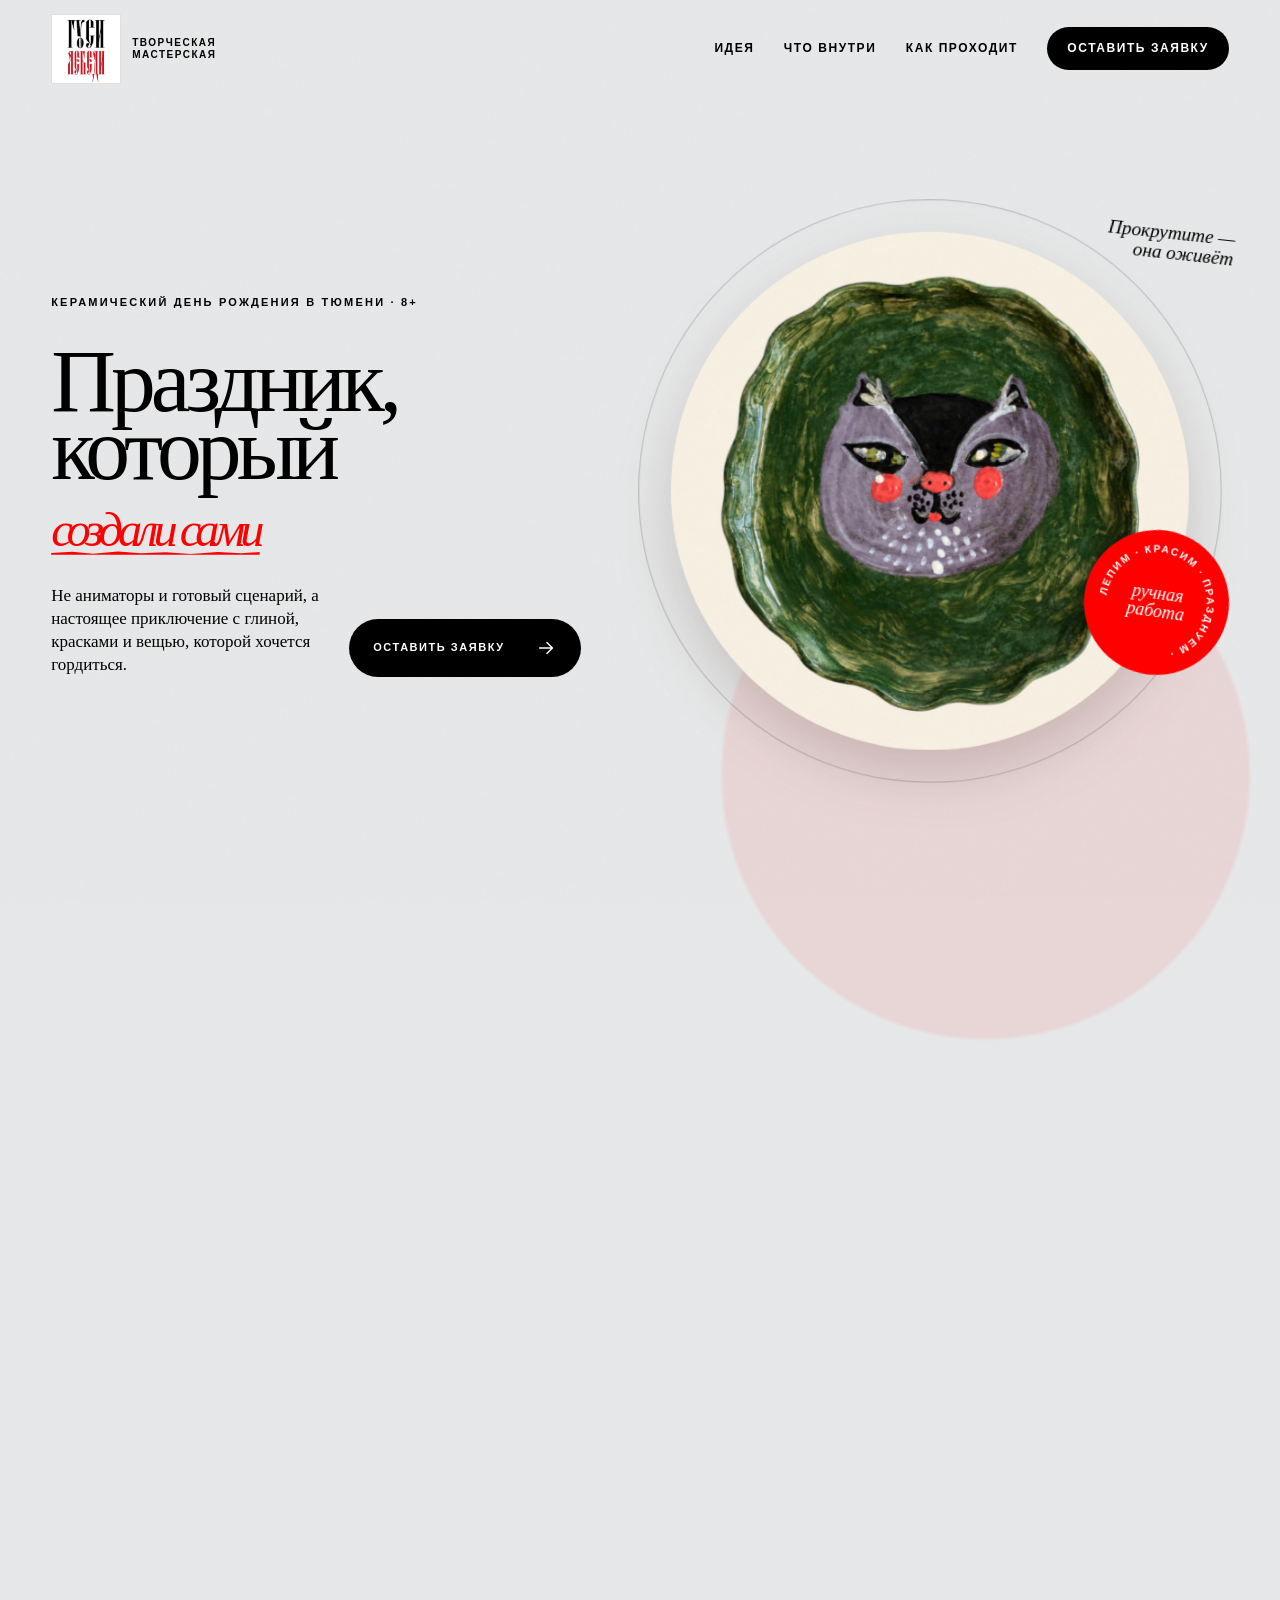
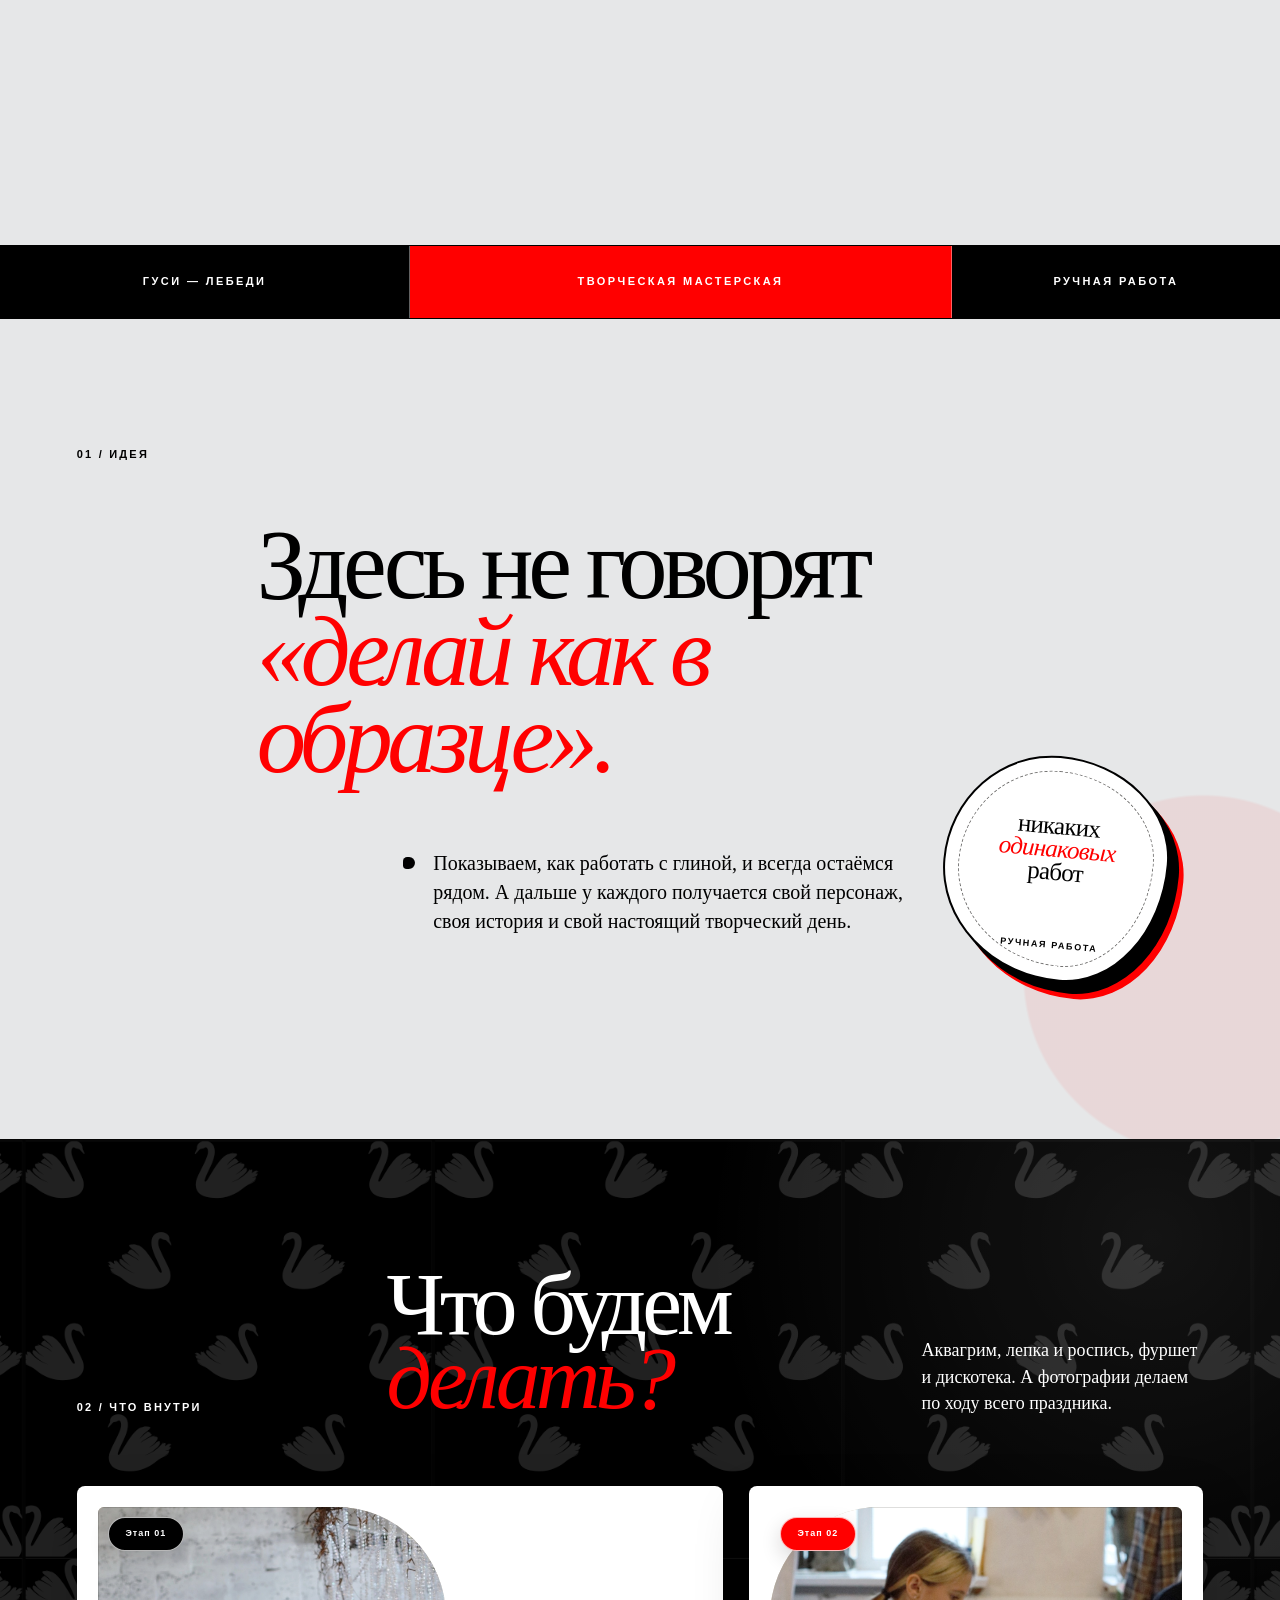
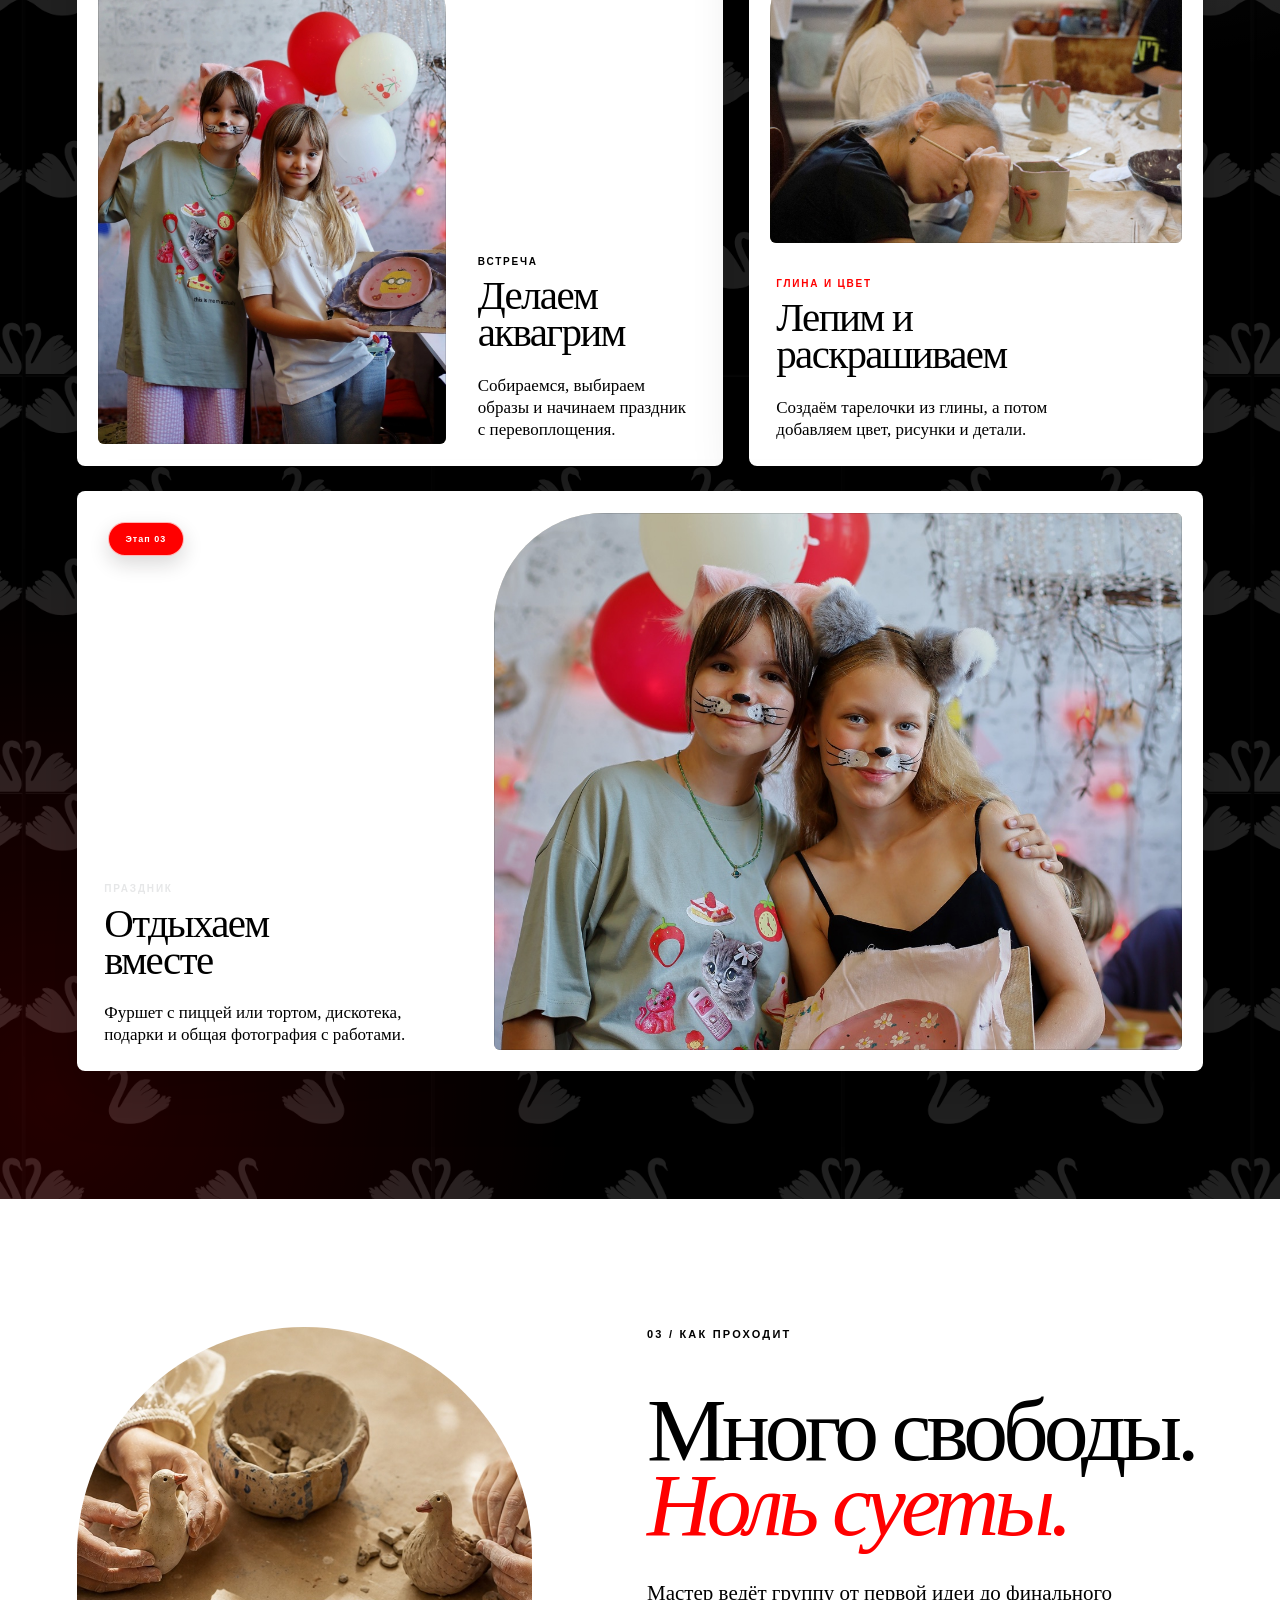
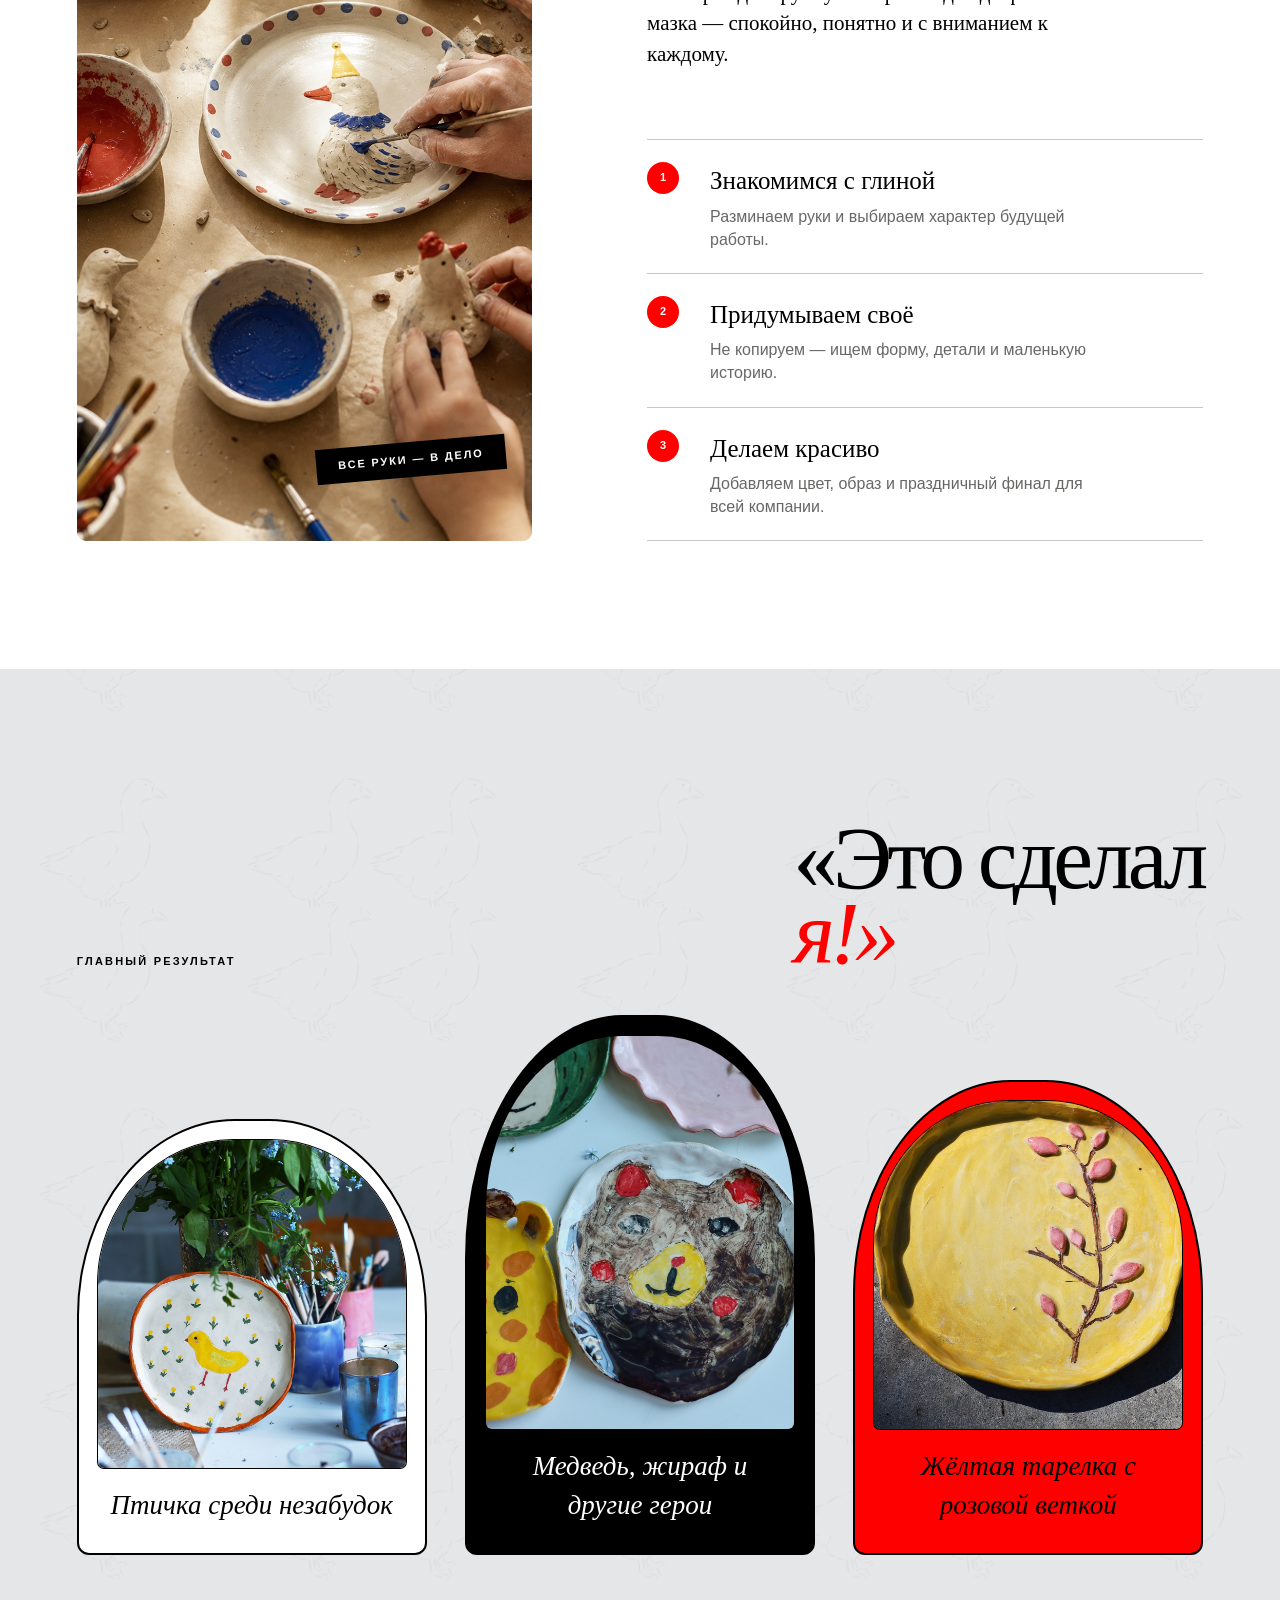
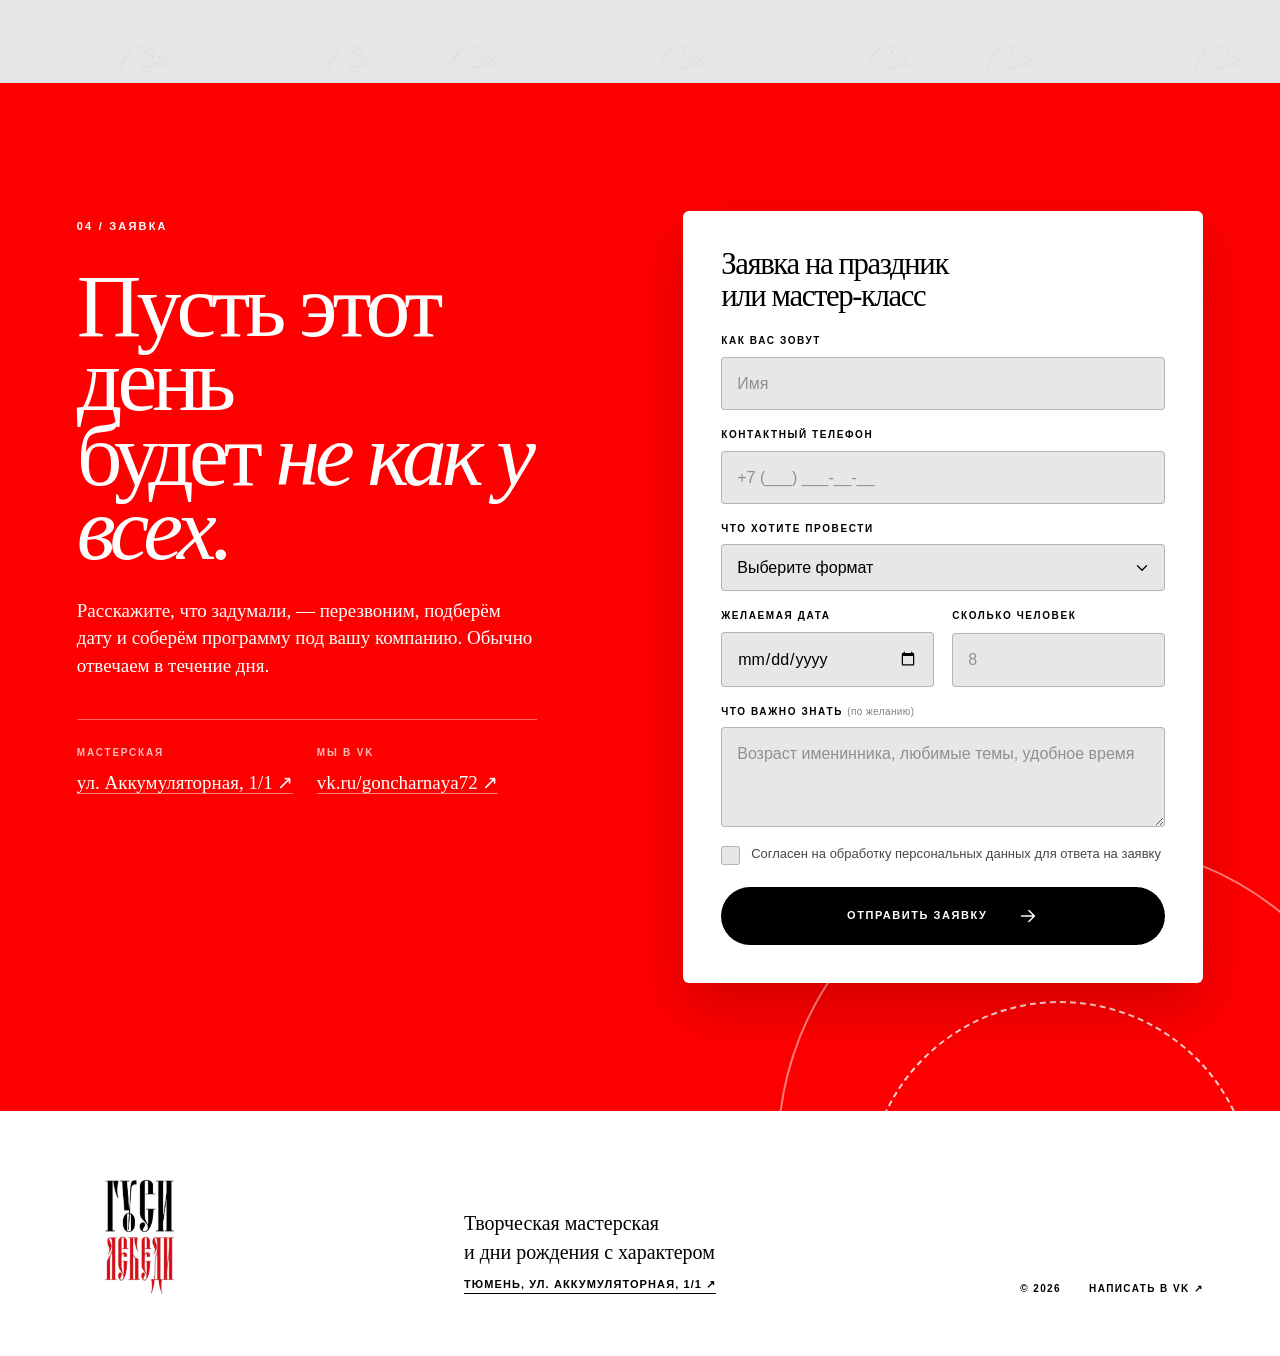
==== commit 190f1748: "Добавить форму заявки и исправить адрес мастерской Форма в блоке «04 / Заявка»: имя, телефон, формат" ====
--- a/index.html
+++ b/index.html
@@ -38,6 +38,7 @@
     <link rel="stylesheet" href="styles.css" />
     <script src="cms.js?v=3" defer></script>
     <script src="script.js?v=3" defer></script>
+    <script src="form.js?v=1" defer></script>
     <script type="application/ld+json">
       {
         "@context": "https://schema.org",
@@ -52,7 +53,7 @@
         "sameAs": ["https://vk.ru/goncharnaya72"],
         "address": {
           "@type": "PostalAddress",
-          "streetAddress": "ул. Володарского, 24",
+          "streetAddress": "ул. Аккумуляторная, 1/1",
           "addressLocality": "Тюмень",
           "postalCode": "625000",
           "addressCountry": "RU"
@@ -84,7 +85,7 @@
         <a href="#idea">Идея</a>
         <a href="#program">Что внутри</a>
         <a href="#process">Как проходит</a>
-        <a class="nav-cta" href="https://vk.ru/goncharnaya72" target="_blank" rel="noopener noreferrer">Написать в VK</a>
+        <a class="nav-cta" href="#booking">Оставить заявку</a>
       </nav>
     </header>
 
@@ -103,8 +104,8 @@
                 Не аниматоры и готовый сценарий, а настоящее приключение с глиной,
                 красками и вещью, которой хочется гордиться.
               </p>
-              <a class="button button-dark" href="https://vk.ru/goncharnaya72" target="_blank" rel="noopener noreferrer">
-                <span>Обсудить праздник</span>
+              <a class="button button-dark" href="#booking">
+                <span>Оставить заявку</span>
                 <svg viewBox="0 0 24 24" aria-hidden="true">
                   <path d="M5 12h13M13 6l6 6-6 6" />
                 </svg>
@@ -269,16 +270,120 @@
       </section>
 
       <section class="cta section" id="contact">
-        <p class="eyebrow reveal">Готовы придумать свой сюжет?</p>
-        <h2 class="reveal">Пусть этот день<br />будет <em>не как у всех.</em></h2>
-        <p class="cta-note reveal">
-          Напишите нам в сообщения сообщества: расскажите возраст именинника,
-          количество гостей и любимые темы — ответим и поможем собрать программу.
-        </p>
-        <a class="button button-light reveal" href="https://vk.ru/goncharnaya72" target="_blank" rel="noopener noreferrer">
-          <span>Написать мастерской в VK</span>
-          <svg viewBox="0 0 24 24" aria-hidden="true"><path d="M5 12h13M13 6l6 6-6 6" /></svg>
-        </a>
+        <div class="cta-inner">
+          <div class="cta-lede">
+            <div class="section-index reveal">04 / Заявка</div>
+            <h2 class="reveal">Пусть этот день<br />будет <em>не как у всех.</em></h2>
+            <p class="cta-note reveal">
+              Расскажите, что задумали, — перезвоним, подберём дату и соберём программу
+              под вашу компанию. Обычно отвечаем в течение дня.
+            </p>
+
+            <ul class="cta-contacts reveal">
+              <li>
+                <span>Мастерская</span>
+                <p>
+                  <a href="https://2gis.ru/tyumen/firm/70000001100934302" target="_blank" rel="noopener noreferrer">
+                    ул. Аккумуляторная, 1/1 ↗
+                  </a>
+                </p>
+              </li>
+              <li>
+                <span>Мы в VK</span>
+                <p>
+                  <a href="https://vk.ru/goncharnaya72" target="_blank" rel="noopener noreferrer">
+                    vk.ru/goncharnaya72 ↗
+                  </a>
+                </p>
+              </li>
+            </ul>
+          </div>
+
+          <form class="booking-form reveal" id="booking" data-booking-form novalidate>
+            <p class="booking-title">Заявка на праздник<br />или мастер-класс</p>
+
+            <div class="field">
+              <label for="booking-name">Как вас зовут</label>
+              <input id="booking-name" name="name" type="text" autocomplete="name" placeholder="Имя" required />
+            </div>
+
+            <div class="field">
+              <label for="booking-phone">Контактный телефон</label>
+              <input
+                id="booking-phone"
+                name="phone"
+                type="tel"
+                inputmode="tel"
+                autocomplete="tel"
+                placeholder="+7 (___) ___-__-__"
+                required
+              />
+            </div>
+
+            <div class="field">
+              <label for="booking-format">Что хотите провести</label>
+              <div class="select-wrap">
+                <select id="booking-format" name="format" required>
+                  <option value="" disabled selected>Выберите формат</option>
+                  <option>Детский день рождения</option>
+                  <option>Мастер-класс для компании</option>
+                  <option>Индивидуальное занятие</option>
+                  <option>Группа из школы или детского сада</option>
+                  <option>Корпоратив или девичник</option>
+                  <option>Ещё не решили — подскажите</option>
+                </select>
+                <svg viewBox="0 0 24 24" aria-hidden="true"><path d="M6 9l6 6 6-6" /></svg>
+              </div>
+            </div>
+
+            <div class="field-row">
+              <div class="field">
+                <label for="booking-date">Желаемая дата</label>
+                <input id="booking-date" name="date" type="date" required />
+              </div>
+              <div class="field">
+                <label for="booking-guests">Сколько человек</label>
+                <input
+                  id="booking-guests"
+                  name="guests"
+                  type="number"
+                  inputmode="numeric"
+                  min="1"
+                  max="60"
+                  placeholder="8"
+                  required
+                />
+              </div>
+            </div>
+
+            <div class="field">
+              <label for="booking-comment">Что важно знать <em>(по желанию)</em></label>
+              <textarea
+                id="booking-comment"
+                name="comment"
+                rows="3"
+                placeholder="Возраст именинника, любимые темы, удобное время"
+              ></textarea>
+            </div>
+
+            <label class="consent">
+              <input type="checkbox" name="consent" required />
+              <span>Согласен на обработку персональных данных для ответа на заявку</span>
+            </label>
+
+            <p class="hp-field" aria-hidden="true">
+              <label for="booking-company">Не заполняйте это поле</label>
+              <input id="booking-company" name="company" type="text" tabindex="-1" autocomplete="off" />
+            </p>
+
+            <button class="button button-light booking-submit" type="submit">
+              <span data-submit-label>Отправить заявку</span>
+              <svg viewBox="0 0 24 24" aria-hidden="true"><path d="M5 12h13M13 6l6 6-6 6" /></svg>
+            </button>
+
+            <p class="form-status" role="status" aria-live="polite" data-form-status></p>
+          </form>
+        </div>
       </section>
     </main>
 
@@ -289,7 +394,7 @@
       <p>
         Творческая мастерская<br />и дни рождения с характером<br />
         <a class="footer-address" href="https://2gis.ru/tyumen/firm/70000001100934302" target="_blank" rel="noopener noreferrer">
-          Тюмень, ул. Володарского, 24 ↗
+          Тюмень, ул. Аккумуляторная, 1/1 ↗
         </a>
       </p>
       <div class="footer-meta">
--- a/styles.css
+++ b/styles.css
@@ -1057,7 +1057,6 @@
   min-height: 760px;
   overflow: hidden;
   color: white;
-  text-align: center;
   background: var(--red);
 }
 
@@ -1086,7 +1085,7 @@
   position: relative;
   z-index: 2;
   max-width: 1000px;
-  margin: 50px auto 32px;
+  margin: 34px 0 30px;
 }
 
 .cta h2 em {
@@ -1096,8 +1095,8 @@
 .cta-note {
   position: relative;
   z-index: 2;
-  max-width: 530px;
-  margin: 0 auto 34px;
+  max-width: 460px;
+  margin: 0 0 40px;
   font-family: var(--serif);
   font-size: 19px;
 }
@@ -1112,6 +1111,259 @@
 .button-light:hover {
   color: white;
   background: var(--ink);
+}
+
+/* --- Заявка --------------------------------------------------------- */
+
+.cta-inner {
+  position: relative;
+  z-index: 2;
+  display: grid;
+  max-width: 1240px;
+  margin: 0 auto;
+  grid-template-columns: minmax(320px, 1fr) minmax(360px, 520px);
+  align-items: start;
+  gap: clamp(40px, 6vw, 96px);
+}
+
+.cta-lede {
+  padding-top: 8px;
+}
+
+.cta-contacts {
+  position: relative;
+  z-index: 2;
+  display: grid;
+  max-width: 460px;
+  margin: 0;
+  padding: 26px 0 0;
+  border-top: 1px solid rgba(255, 255, 255, 0.4);
+  gap: 20px;
+  grid-template-columns: repeat(auto-fit, minmax(180px, 1fr));
+  list-style: none;
+}
+
+.cta-contacts span {
+  display: block;
+  margin-bottom: 8px;
+  font-size: 10px;
+  font-weight: 800;
+  text-transform: uppercase;
+  letter-spacing: 0.18em;
+  opacity: 0.72;
+}
+
+.cta-contacts p {
+  margin: 0;
+  font-family: var(--serif);
+  font-size: 19px;
+}
+
+.cta-contacts a {
+  border-bottom: 1px solid rgba(255, 255, 255, 0.5);
+}
+
+.cta-contacts a:hover {
+  border-bottom-color: white;
+}
+
+.booking-form {
+  position: relative;
+  z-index: 3;
+  display: grid;
+  padding: clamp(24px, 3vw, 38px);
+  color: var(--ink);
+  border-radius: 6px;
+  background: var(--paper-light);
+  gap: 18px;
+  box-shadow: 0 26px 60px rgba(0, 0, 0, 0.18);
+}
+
+.booking-title {
+  margin: 0 4px 4px 0;
+  font-family: var(--serif);
+  font-size: clamp(27px, 2.4vw, 34px);
+  line-height: 1.03;
+  letter-spacing: -0.045em;
+}
+
+.field {
+  display: grid;
+  gap: 8px;
+}
+
+.field label {
+  font-size: 10px;
+  font-weight: 800;
+  text-transform: uppercase;
+  letter-spacing: 0.16em;
+}
+
+.field label em {
+  font-weight: 500;
+  font-style: normal;
+  text-transform: none;
+  letter-spacing: 0.04em;
+  opacity: 0.5;
+}
+
+.field-row {
+  display: grid;
+  grid-template-columns: 1fr 1fr;
+  gap: 18px;
+}
+
+.booking-form input,
+.booking-form select,
+.booking-form textarea {
+  width: 100%;
+  padding: 14px 15px;
+  color: var(--ink);
+  border: 1px solid var(--line);
+  border-radius: 4px;
+  background: var(--paper);
+  font-family: var(--sans);
+  font-size: 16px;
+  transition: border-color 0.2s ease, background 0.2s ease;
+  appearance: none;
+}
+
+.booking-form textarea {
+  min-height: 92px;
+  resize: vertical;
+}
+
+.booking-form input::placeholder,
+.booking-form textarea::placeholder {
+  color: rgba(0, 0, 0, 0.38);
+}
+
+.booking-form input:focus-visible,
+.booking-form select:focus-visible,
+.booking-form textarea:focus-visible {
+  border-color: var(--ink);
+  background: var(--paper-light);
+  outline: none;
+}
+
+.booking-form .has-error {
+  border-color: var(--red);
+  background: rgba(255, 0, 0, 0.05);
+}
+
+.select-wrap {
+  position: relative;
+}
+
+.select-wrap svg {
+  position: absolute;
+  top: 50%;
+  right: 14px;
+  width: 18px;
+  pointer-events: none;
+  fill: none;
+  stroke: currentColor;
+  stroke-linecap: round;
+  stroke-linejoin: round;
+  stroke-width: 1.7;
+  transform: translateY(-50%);
+}
+
+.consent {
+  display: grid;
+  align-items: start;
+  cursor: pointer;
+  gap: 11px;
+  grid-template-columns: auto 1fr;
+  font-size: 13px;
+  line-height: 1.35;
+}
+
+.consent input {
+  width: 19px;
+  height: 19px;
+  margin: 1px 0 0;
+  padding: 0;
+  cursor: pointer;
+  border: 1px solid var(--line);
+  border-radius: 3px;
+  background: var(--paper);
+}
+
+.consent input:checked {
+  border-color: var(--ink);
+  background: var(--ink);
+}
+
+.consent input:checked::after {
+  display: block;
+  padding-left: 4px;
+  color: white;
+  content: "✓";
+  font-size: 12px;
+  line-height: 17px;
+}
+
+.consent input.has-error {
+  border-color: var(--red);
+}
+
+.consent span {
+  opacity: 0.72;
+}
+
+.hp-field {
+  position: absolute;
+  width: 1px;
+  height: 1px;
+  overflow: hidden;
+  opacity: 0;
+  clip: rect(0, 0, 0, 0);
+  pointer-events: none;
+}
+
+.booking-submit {
+  width: 100%;
+  margin-top: 4px;
+  color: white;
+  background: var(--ink);
+}
+
+.booking-submit:hover {
+  color: white;
+  background: var(--red);
+}
+
+.booking-submit[disabled] {
+  cursor: default;
+  opacity: 0.55;
+  transform: none;
+}
+
+.form-status {
+  margin: 0;
+  font-size: 14px;
+  line-height: 1.4;
+}
+
+.form-status:empty {
+  display: none;
+}
+
+.form-status.is-error {
+  color: var(--red);
+}
+
+.form-status.is-success {
+  font-weight: 700;
+}
+
+.status-link {
+  border-bottom: 1px solid var(--line);
+  font-size: 14px;
+  font-weight: 700;
+  text-transform: none;
+  letter-spacing: 0;
 }
 
 .site-footer {
@@ -1595,3 +1847,43 @@
     transition-duration: 0.01ms !important;
   }
 }
+
+@media (max-width: 900px) {
+  .cta-inner {
+    grid-template-columns: 1fr;
+    gap: 46px;
+  }
+
+  .cta-lede,
+  .cta-note,
+  .cta-contacts {
+    max-width: 620px;
+  }
+}
+
+@media (max-width: 780px) {
+  .cta {
+    padding-bottom: 120px;
+  }
+
+  .cta h2 {
+    margin: 34px 0 26px;
+  }
+
+  .booking-form {
+    padding: 22px 18px 26px;
+    gap: 16px;
+  }
+
+  .field-row {
+    grid-template-columns: 1fr;
+    gap: 16px;
+  }
+
+  /* 16px и больше — иначе iOS зумит страницу при фокусе на поле. */
+  .booking-form input,
+  .booking-form select,
+  .booking-form textarea {
+    font-size: 16px;
+  }
+}
